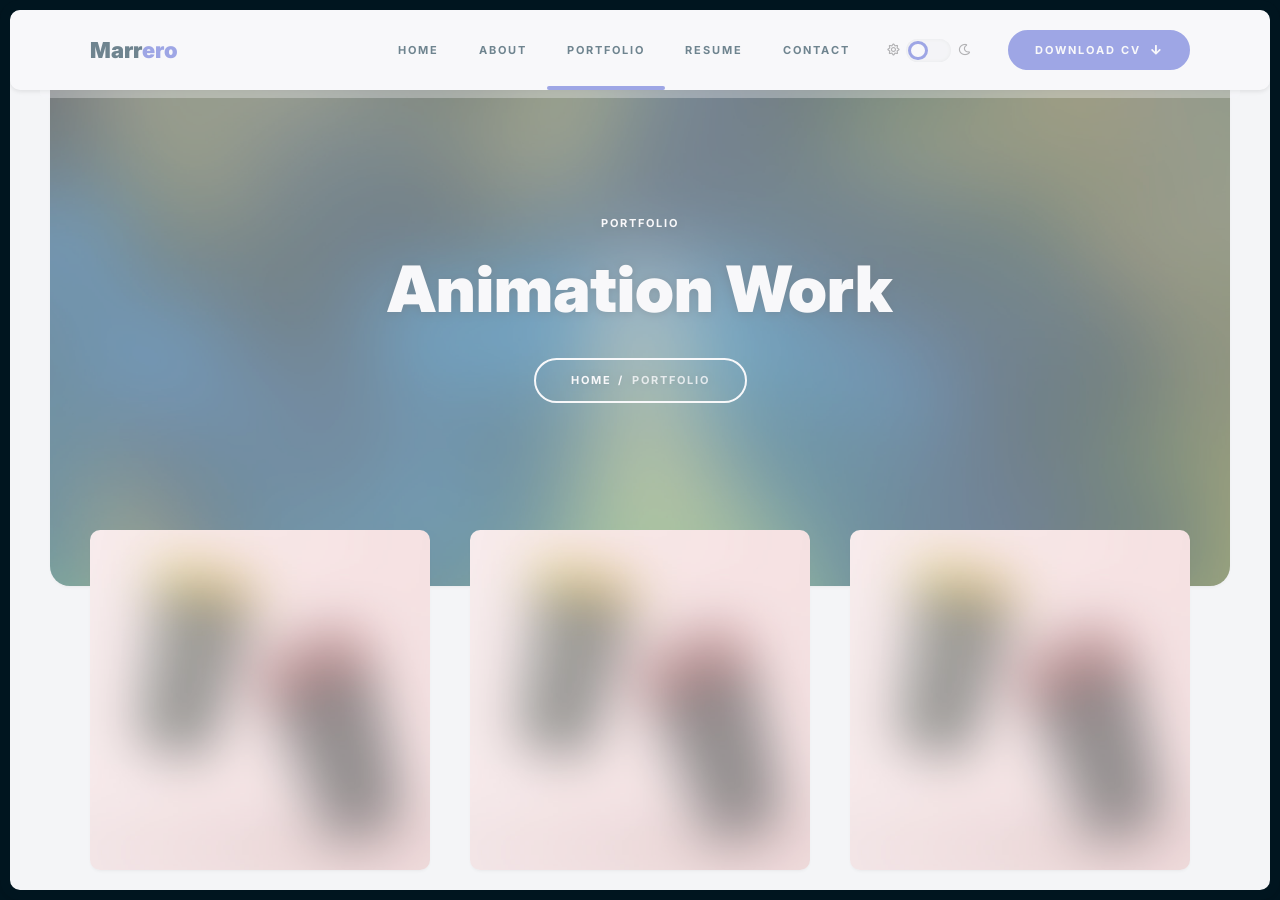
==== animation.html @ e39de879 "file modified via Github Desktop" ====
<!DOCTYPE html>
<html lang="zxx">

<head>
  <meta charset="UTF-8">
  <meta name="viewport" content="width=device-width, initial-scale=1.0">
  <meta http-equiv="X-UA-Compatible" content="ie=edge">
  <!-- bootstrap css -->
  <link rel="stylesheet" href="css/plugins/bootstrap.min.css">
  <!-- locomotive scroll css -->
  <link rel="stylesheet" href="css/plugins/locomotive-scroll.css">
  <!-- swiper css -->
  <link rel="stylesheet" href="css/plugins/swiper.min.css">
  <!-- fancybox css -->
  <link rel="stylesheet" href="css/plugins/fancybox.min.css">
  <!-- font awesome css -->
  <link rel="stylesheet" href="css/plugins/font-awesome.min.css">
  <!-- trueman dark mode css <link rel="stylesheet" href="css/style-dark.css">-->
  <!-- trueman light mode css -->
  <link rel="stylesheet" href="css/style-light.css" id="trm-switch-style">
  <!-- Favicon -->
   <link rel="icon" type="image/x-icon" href="p/favicon.ico">
   <link rel="shortcut icon" type="image/x-icon" href="img/favicon.ico">
  <!-- page name -->
  <title>Alex Marrero | Game Art and Animation</title>
</head>

<body>

  <!-- app wrapper -->
  <div class="trm-app-frame">

    <!-- page preloader -->
    <div class="trm-preloader">
      <div class="trm-holder">
        <div class="preloader">
          <div></div>
          <div></div>
          <div></div>
          <div></div>
          <div></div>
          <div></div>
          <div></div>
          <div></div>
          <div></div>
          <div></div>
        </div>
      </div>
    </div>
    <!-- page preloader end -->

    <!-- change mode preloader -->
    <div class="trm-mode-swich-animation-frame">
      <div class="trm-mode-swich-animation">
        <i class="far fa-sun"></i>
        <div class="trm-horizon"></div>
        <i class="far fa-moon"></i>
      </div>
    </div>
    <!-- change mode preloader end -->

    <!-- scroll container -->
    <div id="trm-dynamic-content" class="trm-swup-animation">
      <div id="trm-scroll-container" class="trm-scroll-container" data-scroll-container style="opacity: 0">
        <div data-scroll-section id="content" class="trm-scroll-section">

          <!-- top bar -->
          <div class="trm-top-bar" data-scroll data-scroll-sticky data-scroll-target="#content" data-scroll-offset="-10">
            <div class="container">
              <div class="trm-left-side">
                <!-- logo -->
                <a href="index.html" class="trm-logo-frame trm-anima-link">
                  <div class="trm-logo-text">Marr<span>ero</span></div>
                  <!--<img src="img/logo.svg" alt="Trueman"><== image logo-->
                </a>
                <!-- logo end -->
              </div>
              <div class="trm-right-side">

                <!-- menu -->
                <div class="trm-menu">
                  <nav>
                    <ul>
                      <li>
                        <a href="index.html">Home</a>
                      </li>
                      <li>
                        <a href="index.html#about-triger">About</a>
                      </li>
                      <li class="current-menu-item menu-item-has-children">
                        <a href="index.html#portfolio-triger">Portfolio</a>
                        <ul>
                            <li><a href="recent.html">Recent Works</a></li>
                            <li><a href="modeling.html">Modeling</a></li>
                            <li><a href="animation.html">Animation</a></li>
                            <li><a href="miscellaneous.html">Personal Projects</a></li>
                        </ul>
                      </li>
                      <li>
                        <a href="index.html#resume-triger">Resume</a>
                      </li>
                      <li>
                        <a href="index.html#contact-triger">Contact</a>
                      </li>
                    </ul>
                  </nav>
                </div>
                <!-- menu end -->

                <!-- mode switcher place -->
                <div class="trm-mode-switcher-place"></div>
                <!-- mode switcher place end -->

                <!-- action button -->
                <a href="files\S. Alex Marrero CV.pdf" download class="trm-btn trm-btn-sm">Download cv <i class="fas fa-arrow-down"></i></a>
                <!-- action button end -->
              </div>
              <div class="trm-menu-btn"><span></span></div>
            </div>
          </div>
          <!-- top bar end -->

          <div class="trm-content-start">

            <!-- banner -->
            <div class="trm-banner" data-scroll data-scroll-direction="vertical" data-scroll-speed="-1">

              <!-- banner cover -->
              <img src="img/banner.jpg" alt="banner" class="trm-banner-cover" data-scroll data-scroll-direction="vertical" data-scroll-speed="-4">
              <!-- banner cover end -->

              <!-- banner content -->
              <div class="trm-banner-content trm-overlay">

                <div class="container" data-scroll data-scroll-direction="vertical" data-scroll-speed="1">
                  <div class="row">
                    <div class="col-lg-12">

                      <!-- banner title -->
                      <div class="trm-banner-text trm-text-center">
                        <div class="trm-label trm-mb-20">Portfolio</div>
                        <h1 class="trm-mb-30">Animation Work</h1>
                        <ul class="trm-breadcrumbs trm-label">
                          <li><a href="index.html" class="trm-anima-link">Home</a></li>
                          <li><span>Portfolio</span></li>
                        </ul>
                      </div>
                      <!-- banner title end -->

                    </div>
                  </div>
                </div>

              </div>
              <!-- banner content end -->

            </div>
            <!-- banner end -->

            <div class="container">
              <div class="row">
                <div class="col-lg-12">

                  <!-- content -->
                    <div class="trm-content" id="trm-content">

                        <div data-scroll data-scroll-repeat data-scroll-offset="500" id="about-triger"></div>

                        <!-- portfolio -->
                        <div class="row">
                            <div class="col-lg-4">

                                <!-- portfolio item -->
                                <a data-fancybox="portfolio-gallery-007" href="img/portfolio/1.jpg" data-caption="Example - Front View" class="trm-portfolio-item trm-scroll-animation" data-scroll data-scroll-offset="40"
                                   data-fancybox="portfolio-gallery-007"
                                   data-options='{"thumbs": false, "loop": false}'>
                                    <div class="trm-cover-frame">
                                        <img class="trm-cover" src="img/portfolio/1.jpg" alt="Insert Title Here">
                                    </div>
                                    <div class="trm-item-description">
                                        <h6>Insert Title Here</h6>
                                        <div class="trm-zoom-icon">
                                            <i class="fas fa-search-plus"></i>
                                        </div>
                                    </div>
                                </a>

                                <!-- Hidden gallery images for this portfolio item -->
                                <div>
                                    <a data-fancybox="portfolio-gallery-007" href="img/portfolio/2.jpg" data-caption="Project Name - Back View"></a>
                                    <a data-fancybox="portfolio-gallery-007" href="img/portfolio/3.jpg" data-caption="Project Name - Top View"></a>
                                    <a data-fancybox="portfolio-gallery-007" href="img/portfolio/4.jpg" data-caption="Project Name - Render"></a>
                                    <a data-fancybox="portfolio-gallery-007" href="img/portfolio/5.jpg" data-caption="Project Name - Wireframe"></a>
                                    <a data-fancybox="portfolio-gallery-007" href="img/portfolio/6.jpg" data-caption="Project Name - Timelapse"></a>
                                </div>
                                <!-- portfolio item end -->

                            </div>
                            <div class="col-lg-4">

                                <!-- portfolio item -->
                                <a data-fancybox="portfolio-gallery-007" href="img/portfolio/1.jpg" data-caption="Example - Front View" class="trm-portfolio-item trm-scroll-animation" data-scroll data-scroll-offset="40"
                                   data-fancybox="portfolio-gallery-007"
                                   data-options='{"thumbs": false, "loop": false}'>
                                    <div class="trm-cover-frame">
                                        <img class="trm-cover" src="img/portfolio/1.jpg" alt="Insert Title Here">
                                    </div>
                                    <div class="trm-item-description">
                                        <h6>Insert Title Here</h6>
                                        <div class="trm-zoom-icon">
                                            <i class="fas fa-search-plus"></i>
                                        </div>
                                    </div>
                                </a>

                                <!-- Hidden gallery images for this portfolio item -->
                                <div>
                                    <a data-fancybox="portfolio-gallery-007" href="img/portfolio/2.jpg" data-caption="Project Name - Back View"></a>
                                    <a data-fancybox="portfolio-gallery-007" href="img/portfolio/3.jpg" data-caption="Project Name - Top View"></a>
                                    <a data-fancybox="portfolio-gallery-007" href="img/portfolio/4.jpg" data-caption="Project Name - Render"></a>
                                    <a data-fancybox="portfolio-gallery-007" href="img/portfolio/5.jpg" data-caption="Project Name - Wireframe"></a>
                                    <a data-fancybox="portfolio-gallery-007" href="img/portfolio/6.jpg" data-caption="Project Name - Timelapse"></a>
                                </div>
                                <!-- portfolio item end -->

                            </div>
                            <div class="col-lg-4">

                                <!-- portfolio item -->
                                <a data-fancybox="portfolio-gallery-007" href="img/portfolio/1.jpg" data-caption="Example - Front View" class="trm-portfolio-item trm-scroll-animation" data-scroll data-scroll-offset="40"
                                   data-fancybox="portfolio-gallery-007"
                                   data-options='{"thumbs": false, "loop": false}'>
                                    <div class="trm-cover-frame">
                                        <img class="trm-cover" src="img/portfolio/1.jpg" alt="Insert Title Here">
                                    </div>
                                    <div class="trm-item-description">
                                        <h6>Insert Title Here</h6>
                                        <div class="trm-zoom-icon">
                                            <i class="fas fa-search-plus"></i>
                                        </div>
                                    </div>
                                </a>

                                <!-- Hidden gallery images for this portfolio item -->
                                <div>
                                    <a data-fancybox="portfolio-gallery-007" href="img/portfolio/2.jpg" data-caption="Project Name - Back View"></a>
                                    <a data-fancybox="portfolio-gallery-007" href="img/portfolio/3.jpg" data-caption="Project Name - Top View"></a>
                                    <a data-fancybox="portfolio-gallery-007" href="img/portfolio/4.jpg" data-caption="Project Name - Render"></a>
                                    <a data-fancybox="portfolio-gallery-007" href="img/portfolio/5.jpg" data-caption="Project Name - Wireframe"></a>
                                    <a data-fancybox="portfolio-gallery-007" href="img/portfolio/6.jpg" data-caption="Project Name - Timelapse"></a>
                                </div>
                                <!-- portfolio item end -->

                            </div>
                            <div class="col-lg-4">

                                <!-- portfolio item -->
                                <a data-fancybox="portfolio-gallery-007" href="img/portfolio/1.jpg" data-caption="Example - Front View" class="trm-portfolio-item trm-scroll-animation" data-scroll data-scroll-offset="40"
                                   data-fancybox="portfolio-gallery-007"
                                   data-options='{"thumbs": false, "loop": false}'>
                                    <div class="trm-cover-frame">
                                        <img class="trm-cover" src="img/portfolio/1.jpg" alt="Insert Title Here">
                                    </div>
                                    <div class="trm-item-description">
                                        <h6>Insert Title Here</h6>
                                        <div class="trm-zoom-icon">
                                            <i class="fas fa-search-plus"></i>
                                        </div>
                                    </div>
                                </a>

                                <!-- Hidden gallery images for this portfolio item -->
                                <div>
                                    <a data-fancybox="portfolio-gallery-007" href="img/portfolio/2.jpg" data-caption="Project Name - Back View"></a>
                                    <a data-fancybox="portfolio-gallery-007" href="img/portfolio/3.jpg" data-caption="Project Name - Top View"></a>
                                    <a data-fancybox="portfolio-gallery-007" href="img/portfolio/4.jpg" data-caption="Project Name - Render"></a>
                                    <a data-fancybox="portfolio-gallery-007" href="img/portfolio/5.jpg" data-caption="Project Name - Wireframe"></a>
                                    <a data-fancybox="portfolio-gallery-007" href="img/portfolio/6.jpg" data-caption="Project Name - Timelapse"></a>
                                </div>
                                <!-- portfolio item end -->

                            </div>
                            <div class="col-lg-4">

                                <!-- portfolio item -->
                                <a data-fancybox="portfolio-gallery-007" href="img/portfolio/1.jpg" data-caption="Example - Front View" class="trm-portfolio-item trm-scroll-animation" data-scroll data-scroll-offset="40"
                                   data-fancybox="portfolio-gallery-007"
                                   data-options='{"thumbs": false, "loop": false}'>
                                    <div class="trm-cover-frame">
                                        <img class="trm-cover" src="img/portfolio/1.jpg" alt="Insert Title Here">
                                    </div>
                                    <div class="trm-item-description">
                                        <h6>Insert Title Here</h6>
                                        <div class="trm-zoom-icon">
                                            <i class="fas fa-search-plus"></i>
                                        </div>
                                    </div>
                                </a>

                                <!-- Hidden gallery images for this portfolio item -->
                                <div>
                                    <a data-fancybox="portfolio-gallery-007" href="img/portfolio/2.jpg" data-caption="Project Name - Back View"></a>
                                    <a data-fancybox="portfolio-gallery-007" href="img/portfolio/3.jpg" data-caption="Project Name - Top View"></a>
                                    <a data-fancybox="portfolio-gallery-007" href="img/portfolio/4.jpg" data-caption="Project Name - Render"></a>
                                    <a data-fancybox="portfolio-gallery-007" href="img/portfolio/5.jpg" data-caption="Project Name - Wireframe"></a>
                                    <a data-fancybox="portfolio-gallery-007" href="img/portfolio/6.jpg" data-caption="Project Name - Timelapse"></a>
                                </div>
                                <!-- portfolio item end -->

                            </div>
                            <div class="col-lg-4">

                                <!-- portfolio item -->
                                <a data-fancybox="portfolio-gallery-007" href="img/portfolio/1.jpg" data-caption="Example - Front View" class="trm-portfolio-item trm-scroll-animation" data-scroll data-scroll-offset="40"
                                   data-fancybox="portfolio-gallery-007"
                                   data-options='{"thumbs": false, "loop": false}'>
                                    <div class="trm-cover-frame">
                                        <img class="trm-cover" src="img/portfolio/1.jpg" alt="Insert Title Here">
                                    </div>
                                    <div class="trm-item-description">
                                        <h6>Insert Title Here</h6>
                                        <div class="trm-zoom-icon">
                                            <i class="fas fa-search-plus"></i>
                                        </div>
                                    </div>
                                </a>

                                <!-- Hidden gallery images for this portfolio item -->
                                <div>
                                    <a data-fancybox="portfolio-gallery-007" href="img/portfolio/2.jpg" data-caption="Project Name - Back View"></a>
                                    <a data-fancybox="portfolio-gallery-007" href="img/portfolio/3.jpg" data-caption="Project Name - Top View"></a>
                                    <a data-fancybox="portfolio-gallery-007" href="img/portfolio/4.jpg" data-caption="Project Name - Render"></a>
                                    <a data-fancybox="portfolio-gallery-007" href="img/portfolio/5.jpg" data-caption="Project Name - Wireframe"></a>
                                    <a data-fancybox="portfolio-gallery-007" href="img/portfolio/6.jpg" data-caption="Project Name - Timelapse"></a>
                                </div>
                                <!-- portfolio item end -->

                            </div>
                            <div class="col-lg-4">

                                <!-- portfolio item -->
                                <a data-fancybox="portfolio-gallery-007" href="img/portfolio/1.jpg" data-caption="Example - Front View" class="trm-portfolio-item trm-scroll-animation" data-scroll data-scroll-offset="40"
                                   data-fancybox="portfolio-gallery-007"
                                   data-options='{"thumbs": false, "loop": false}'>
                                    <div class="trm-cover-frame">
                                        <img class="trm-cover" src="img/portfolio/1.jpg" alt="Insert Title Here">
                                    </div>
                                    <div class="trm-item-description">
                                        <h6>Insert Title Here</h6>
                                        <div class="trm-zoom-icon">
                                            <i class="fas fa-search-plus"></i>
                                        </div>
                                    </div>
                                </a>

                                <!-- Hidden gallery images for this portfolio item -->
                                <div>
                                    <a data-fancybox="portfolio-gallery-007" href="img/portfolio/2.jpg" data-caption="Project Name - Back View"></a>
                                    <a data-fancybox="portfolio-gallery-007" href="img/portfolio/3.jpg" data-caption="Project Name - Top View"></a>
                                    <a data-fancybox="portfolio-gallery-007" href="img/portfolio/4.jpg" data-caption="Project Name - Render"></a>
                                    <a data-fancybox="portfolio-gallery-007" href="img/portfolio/5.jpg" data-caption="Project Name - Wireframe"></a>
                                    <a data-fancybox="portfolio-gallery-007" href="img/portfolio/6.jpg" data-caption="Project Name - Timelapse"></a>
                                </div>
                                <!-- portfolio item end -->

                            </div>
                            <div class="col-lg-4">

                                <!-- portfolio item -->
                                <a data-fancybox="portfolio-gallery-008" href="img/portfolio/1.jpg" data-caption="Example - Front View" class="trm-portfolio-item trm-scroll-animation" data-scroll data-scroll-offset="40"
                                   data-fancybox="portfolio-gallery-008"
                                   data-options='{"thumbs": false, "loop": false}'>
                                    <div class="trm-cover-frame">
                                        <img class="trm-cover" src="img/portfolio/1.jpg" alt="Insert Title Here">
                                    </div>
                                    <div class="trm-item-description">
                                        <h6>Insert Title Here</h6>
                                        <div class="trm-zoom-icon">
                                            <i class="fas fa-search-plus"></i>
                                        </div>
                                    </div>
                                </a>

                                <!-- Hidden gallery images for this portfolio item -->
                                <div>
                                    <a data-fancybox="portfolio-gallery-008" href="img/portfolio/2.jpg" data-caption="Project Name - Back View"></a>
                                    <a data-fancybox="portfolio-gallery-008" href="img/portfolio/3.jpg" data-caption="Project Name - Top View"></a>
                                    <a data-fancybox="portfolio-gallery-008" href="img/portfolio/4.jpg" data-caption="Project Name - Render"></a>
                                    <a data-fancybox="portfolio-gallery-008" href="img/portfolio/5.jpg" data-caption="Project Name - Wireframe"></a>
                                    <a data-fancybox="portfolio-gallery-008" href="img/portfolio/6.jpg" data-caption="Project Name - Timelapse"></a>
                                </div>
                                <!-- portfolio item end -->

                            </div>
                            <div class="col-lg-4">

                                <!-- portfolio item -->
                                <a data-fancybox="portfolio-gallery-009" href="img/portfolio/1.jpg" data-caption="Example - Front View" class="trm-portfolio-item trm-scroll-animation" data-scroll data-scroll-offset="40"
                                   data-fancybox="portfolio-gallery-009"
                                   data-options='{"thumbs": false, "loop": false}'>
                                    <div class="trm-cover-frame">
                                        <img class="trm-cover" src="img/portfolio/1.jpg" alt="Insert Title Here">
                                    </div>
                                    <div class="trm-item-description">
                                        <h6>Insert Title Here</h6>
                                        <div class="trm-zoom-icon">
                                            <i class="fas fa-search-plus"></i>
                                        </div>
                                    </div>
                                </a>

                                <!-- Hidden gallery images for this portfolio item -->
                                <div>
                                    <a data-fancybox="portfolio-gallery-009" href="img/portfolio/2.jpg" data-caption="Project Name - Back View"></a>
                                    <a data-fancybox="portfolio-gallery-009" href="img/portfolio/3.jpg" data-caption="Project Name - Top View"></a>
                                    <a data-fancybox="portfolio-gallery-009" href="img/portfolio/4.jpg" data-caption="Project Name - Render"></a>
                                    <a data-fancybox="portfolio-gallery-009" href="img/portfolio/5.jpg" data-caption="Project Name - Wireframe"></a>
                                    <a data-fancybox="portfolio-gallery-009" href="img/portfolio/6.jpg" data-caption="Project Name - Timelapse"></a>
                                </div>
                                <!-- portfolio item end -->

                            </div>
                        </div>
                        <!-- portfolio end -->

                        <div class="trm-divider trm-mb-40"></div>

                        <!-- footer -->
                        <footer class="trm-scroll-animation" data-scroll data-scroll-offset="50">
                            <div class="trm-label">© 2021 All Rights Reserved.</div>
                            <div class="trm-label">Designed by: <a href="https://themeforest.net/user/millerdigitaldesign/portfolio?ref=MillerDigitalDesign" target="_blank">Nazar Miller</a></div>
                        </footer>
                        <!-- footer end -->

                    </div>
                  <!-- content end -->

                  <!-- popup -->
                  <div id="trm-order" class="trm-order">
                    <div class="trm-popup-content">

                      <img src="img/popup.jpg" alt="photo">

                      <div class="trm-popup-form-frame">
                        <h5 class="trm-mb-40">Write me a message</h5>
                        <form>
                          <input type="text" placeholder="Name">
                          <input type="email" placeholder="Email">
                          <textarea rows="6" placeholder="Message"></textarea>
                          <button type="submit" class="trm-btn">Send <i class="fas fa-arrow-right"></i></button>
                        </form>
                        <div class="trm-text-sm trm-mt-20">* I promise the confidentiality of your personal information</div>
                      </div>

                    </div>
                  </div>
                  <!-- popup end -->

                </div>
              </div>
            </div>

          </div>

        </div>
      </div>
    </div>
    <!-- scroll container end -->

    <!-- mode switcher -->
    <div class="trm-hidden-switcher">
      <div class="trm-mode-switcher">
        <i class="far fa-sun"></i>
        <input class="tgl tgl-light" id="trm-swich" type="checkbox">
        <label class="trm-swich" for="trm-swich"></label>
        <i class="far fa-moon"></i>
      </div>
    </div>
    <!-- mode switcher end -->

  </div>
  <!-- app wrapper end -->

  <!-- jquery js -->
  <script src="js/plugins/jquery.min.js"></script>
  <!-- swup js -->
  <script src="js/plugins/swup.min.js"></script>
  <!-- locomotive scroll js -->
  <script src="js/plugins/locomotive-scroll.js"></script>
  <!-- typing js -->
  <script src="js/plugins/typing.js"></script>
  <!-- fancybox js -->
  <script src="js/plugins/fancybox.min.js"></script>
  <!-- swiper js -->
  <script src="js/plugins/swiper.min.js"></script>
  <!-- trueman js -->
  <script src="js/main.js"></script>

</body>

</html>
---- css/plugins/locomotive-scroll.css ----
/*! locomotive-scroll v4.1.1 | MIT License | https://github.com/locomotivemtl/locomotive-scroll */
html.has-scroll-smooth {
  overflow: hidden;
}

html.has-scroll-dragging {
  -webkit-user-select: none;
  -moz-user-select: none;
  -ms-user-select: none;
  user-select: none;
}

.has-scroll-smooth body {
  overflow: hidden;
}

.has-scroll-smooth [data-scroll-container] {
  min-height: 100vh;
}

[data-scroll-direction="horizontal"] [data-scroll-container] {
  height: 100vh;
  display: inline-block;
  white-space: nowrap;
}

[data-scroll-direction="horizontal"] [data-scroll-section] {
  display: inline-block;
  vertical-align: top;
  white-space: nowrap;
  height: 100%;
}

.c-scrollbar {
  position: absolute;
  right: 0;
  top: 0;
  width: 11px;
  height: 100%;
  transform-origin: center right;
  transition: transform 0.3s, opacity 0.3s;
  opacity: 0;
}

.c-scrollbar:hover {
  transform: scaleX(1);
}

.c-scrollbar:hover, .has-scroll-scrolling .c-scrollbar, .has-scroll-dragging .c-scrollbar {
  opacity: 1;
}

[data-scroll-direction="horizontal"] .c-scrollbar {
  width: 100%;
  height: 10px;
  top: auto;
  bottom: 0;
  transform: scaleY(1);
}

[data-scroll-direction="horizontal"] .c-scrollbar:hover {
  transform: scaleY(1);
}

.c-scrollbar_thumb {
  position: absolute;
  top: 0;
  right: 0;
  background-color: black;
  opacity: 0.5;
  width: 7px;
  border-radius: 10px;
  margin: 2px;
  cursor: -webkit-grab;
  cursor: grab;
}

.has-scroll-dragging .c-scrollbar_thumb {
  cursor: -webkit-grabbing;
  cursor: grabbing;
}

[data-scroll-direction="horizontal"] .c-scrollbar_thumb {
  right: auto;
  bottom: 0;
}
---- css/style-dark.css ----
@charset "UTF-8";
/* -------------------------------------------

Name: 		Trueman
Version:  1.0
Author:		Nazar Miller (millerDigitalDesign)
Portfolio:  https://themeforest.net/user/millerdigitaldesign/portfolio?ref=MillerDigitalDesign

p.s. I am available for Freelance hire (UI design, web development). mail: miller.themes@gmail.com

------------------------------------------- */
/*--------------------------------------------

1. common
      - fonts
      - typography
      - button
      - form
      - scroll animation
      - page transition
      - spaces
2. frame
      - preloader
      - app marcup
      - top bar
      - menu
      - mobile menu button
      - mode switcher
3. content
      - banner
      - main card
      - counters
      - video
      - icon box
      - skills
      - portfolio
      - price
      - testimonials
      - timeline
      - contact form
      - blog
      - pagination
      - subscribe
      - footer
      - popup
4. custom
      - fancybox
      - locomotive scroll

--------------------------------------------*/
@import url("https://fonts.googleapis.com/css2?family=Inter:wght@100;200;300;400;500;600;700;800;900&display=swap");
.trm-black-icon {
  display: none; }

.trm-white-icon {
  opacity: .4; }

.trm-logo-text {
  color: #fcfcfe; }

/***************************

preloader

***************************/
.trm-preloader {
  width: 100%;
  height: 100vh;
  position: fixed;
  top: 0;
  left: 0;
  display: flex;
  justify-content: center;
  align-items: center;
  opacity: 0;
  transition: 0.6s ease-in-out; }

.preloader {
  /* size */
  width: 45px;
  height: 45px;
  position: absolute;
  left: 50%;
  top: 50%;
  transform: translateX(-50%) translateY(-50%);
  animation: rotatePreloader 1.5s infinite ease-in; }

@keyframes rotatePreloader {
  0% {
    transform: translateX(-50%) translateY(-50%) rotateZ(0deg); }
  100% {
    transform: translateX(-50%) translateY(-50%) rotateZ(-360deg); } }
.preloader div {
  position: absolute;
  width: 100%;
  height: 100%;
  opacity: 0; }

.preloader div:before {
  content: "";
  position: absolute;
  left: 50%;
  top: 0;
  width: 12%;
  height: 12%;
  background-color: #dedee0;
  transform: translateX(-50%);
  border-radius: 50%; }

.preloader div:nth-child(1) {
  transform: rotateZ(0deg);
  animation: rotateCircle1 1.5s infinite linear;
  z-index: 9; }

@keyframes rotateCircle1 {
  0% {
    opacity: 0; }
  0% {
    opacity: 1;
    transform: rotateZ(36deg); }
  7% {
    transform: rotateZ(0deg); }
  57% {
    transform: rotateZ(0deg); }
  100% {
    transform: rotateZ(-324deg);
    opacity: 1; } }
.preloader div:nth-child(2) {
  transform: rotateZ(36deg);
  animation: rotateCircle2 1.5s infinite linear;
  z-index: 8; }

@keyframes rotateCircle2 {
  5% {
    opacity: 0; }
  5.0001% {
    opacity: 1;
    transform: rotateZ(0deg); }
  12% {
    transform: rotateZ(-36deg); }
  62% {
    transform: rotateZ(-36deg); }
  100% {
    transform: rotateZ(-324deg);
    opacity: 1; } }
.preloader div:nth-child(3) {
  transform: rotateZ(72deg);
  animation: rotateCircle3 1.5s infinite linear;
  z-index: 7; }

@keyframes rotateCircle3 {
  10% {
    opacity: 0; }
  10.0002% {
    opacity: 1;
    transform: rotateZ(-36deg); }
  17% {
    transform: rotateZ(-72deg); }
  67% {
    transform: rotateZ(-72deg); }
  100% {
    transform: rotateZ(-324deg);
    opacity: 1; } }
.preloader div:nth-child(4) {
  transform: rotateZ(108deg);
  animation: rotateCircle4 1.5s infinite linear;
  z-index: 6; }

@keyframes rotateCircle4 {
  15% {
    opacity: 0; }
  15.0003% {
    opacity: 1;
    transform: rotateZ(-72deg); }
  22% {
    transform: rotateZ(-108deg); }
  72% {
    transform: rotateZ(-108deg); }
  100% {
    transform: rotateZ(-324deg);
    opacity: 1; } }
.preloader div:nth-child(5) {
  transform: rotateZ(144deg);
  animation: rotateCircle5 1.5s infinite linear;
  z-index: 5; }

@keyframes rotateCircle5 {
  20% {
    opacity: 0; }
  20.0004% {
    opacity: 1;
    transform: rotateZ(-108deg); }
  27% {
    transform: rotateZ(-144deg); }
  77% {
    transform: rotateZ(-144deg); }
  100% {
    transform: rotateZ(-324deg);
    opacity: 1; } }
.preloader div:nth-child(6) {
  transform: rotateZ(180deg);
  animation: rotateCircle6 1.5s infinite linear;
  z-index: 4; }

@keyframes rotateCircle6 {
  25% {
    opacity: 0; }
  25.0005% {
    opacity: 1;
    transform: rotateZ(-144deg); }
  32% {
    transform: rotateZ(-180deg); }
  82% {
    transform: rotateZ(-180deg); }
  100% {
    transform: rotateZ(-324deg);
    opacity: 1; } }
.preloader div:nth-child(7) {
  transform: rotateZ(216deg);
  animation: rotateCircle7 1.5s infinite linear;
  z-index: 3; }

@keyframes rotateCircle7 {
  30% {
    opacity: 0; }
  30.0006% {
    opacity: 1;
    transform: rotateZ(-180deg); }
  37% {
    transform: rotateZ(-216deg); }
  87% {
    transform: rotateZ(-216deg); }
  100% {
    transform: rotateZ(-324deg);
    opacity: 1; } }
.preloader div:nth-child(8) {
  transform: rotateZ(252deg);
  animation: rotateCircle8 1.5s infinite linear;
  z-index: 2; }

@keyframes rotateCircle8 {
  35% {
    opacity: 0; }
  35.0007% {
    opacity: 1;
    transform: rotateZ(-216deg); }
  42% {
    transform: rotateZ(-252deg); }
  92% {
    transform: rotateZ(-252deg); }
  100% {
    transform: rotateZ(-324deg);
    opacity: 1; } }
.preloader div:nth-child(9) {
  transform: rotateZ(288deg);
  animation: rotateCircle9 1.5s infinite linear;
  z-index: 1; }

@keyframes rotateCircle9 {
  40% {
    opacity: 0; }
  40.0008% {
    opacity: 1;
    transform: rotateZ(-252deg); }
  47% {
    transform: rotateZ(-288deg); }
  97% {
    transform: rotateZ(-288deg); }
  100% {
    transform: rotateZ(-324deg);
    opacity: 1; } }
.preloader div:nth-child(10) {
  transform: rotateZ(324deg);
  animation: rotateCircle10 1.5s infinite linear;
  z-index: 0; }

@keyframes rotateCircle10 {
  45% {
    opacity: 0; }
  45.0009% {
    opacity: 1;
    transform: rotateZ(-288deg); }
  52% {
    transform: rotateZ(-324deg); }
  102% {
    transform: rotateZ(-324deg); }
  100% {
    transform: rotateZ(-324deg);
    opacity: 1; } }
/***************************

app marcup

***************************/
body {
  background-color: #00151F;
  overflow: hidden; }

.trm-app-frame {
  border: solid 10px #00151F;
  position: relative;
  overflow: hidden;
  border-radius: 20px;
  width: 100vw;
  height: 100vh;
  background-color: #02162B;
  box-shadow: 0 2px 4px -2px rgba(0, 0, 0, 0.6);
  transition: 0.4s ease-in-out; }
  .trm-app-frame .trm-hidden-switcher {
    display: none; }
  .trm-app-frame .trm-content-start {
    margin: 0 40px; }
    .trm-app-frame .trm-content-start:before {
      content: '';
      position: absolute;
      left: 30px;
      top: -8px;
      height: 8px;
      width: calc(100% - 60px);
      background-color: #00283A;
      border-radius: 5px 5px 0 0;
      opacity: 0.3; }
  .trm-app-frame .trm-content {
    margin-top: -40px;
    padding: 0 0 60px;
    z-index: 0;
    position: relative;
    z-index: 1; }
  .trm-app-frame .container {
    position: relative; }

@media (max-width: 992px) {
  body {
    background-color: #02162B;
    overflow: auto; }

  .trm-app-frame {
    border: none;
    overflow: scroll;
    border-radius: 0;
    width: 100%;
    height: 100%; }
    .trm-app-frame .trm-content-start {
      margin: 0;
      z-index: 999; }
    .trm-app-frame .trm-content {
      margin-top: 0;
      padding: 0 0 40px; } }
/***************************

top bar

***************************/
.trm-top-bar {
  position: fixed;
  left: 0;
  right: 0;
  border-radius: 10px;
  box-shadow: 0 2px 4px 0 rgba(0, 0, 0, 0.6);
  z-index: 9;
  background-color: #00283A;
  width: 100%;
  height: 80px; }
  .trm-top-bar:after {
    content: '';
    position: absolute;
    left: 30px;
    height: 8px;
    width: calc(100% - 60px);
    background-color: #00283A;
    border-radius: 0 0 5px 5px;
    opacity: 0.3; }
  .trm-top-bar .container {
    display: flex;
    justify-content: space-between;
    align-items: center; }
    .trm-top-bar .container .trm-left-side {
      height: 100%;
      display: flex;
      align-items: center;
      width: 30%; }
      .trm-top-bar .container .trm-left-side .trm-logo-frame {
        display: flex;
        align-items: center;
        height: 80px; }
        .trm-top-bar .container .trm-left-side .trm-logo-frame .trm-logo-text {
          position: relative;
          font-weight: 900;
          font-size: 22px;
          color: #dedee0;
          letter-spacing: 0; }
          .trm-top-bar .container .trm-left-side .trm-logo-frame .trm-logo-text span {
            color: #5766d6; }
        .trm-top-bar .container .trm-left-side .trm-logo-frame img {
          width: 100px !important; }
    .trm-top-bar .container .trm-right-side {
      height: 100%;
      display: flex;
      align-items: center;
      width: 70%;
      justify-content: flex-end; }

@media (max-width: 1200px) {
  .trm-top-bar {
    border-radius: 0; }
    .trm-top-bar .container .trm-right-side {
      border-radius: 0 0 10px 10px;
      padding: 0 0 40px;
      display: flex;
      flex-direction: column;
      background-color: #00283A;
      position: absolute;
      z-index: -1;
      top: 80px;
      left: 0;
      height: auto;
      width: 100%;
      opacity: 0;
      pointer-events: none;
      box-shadow: 0 2px 4px 0 rgba(0, 0, 0, 0.6);
      transform: translateY(20px);
      transition: 0.4s ease-in-out; }
      .trm-top-bar .container .trm-right-side.trm-active {
        opacity: 1;
        pointer-events: all;
        transform: translateY(0); } }
/***************************

menu

***************************/
.trm-menu {
  margin-right: 10px; }
  .trm-menu nav ul {
    display: flex;
    margin: 0;
    padding: 0; }
    .trm-menu nav ul li {
      height: 80px;
      position: relative;
      list-style-type: none;
      display: flex;
      justify-content: center;
      align-items: center; }
      .trm-menu nav ul li:after {
        content: '';
        position: absolute;
        bottom: 0;
        border-radius: 10px;
        height: 4px;
        width: 0;
        background-color: #5766d6;
        transition: 0.4s ease-in-out; }
      .trm-menu nav ul li.current-item:after, .trm-menu nav ul li.current-menu-item:after {
        width: 100%; }
      .trm-menu nav ul li a {
        white-space: nowrap;
        height: 100%;
        width: 100%;
        padding: 0 20px;
        line-height: 80px;
        color: #dedee0;
        text-transform: uppercase;
        font-size: 11px;
        letter-spacing: 2px;
        font-weight: 700;
        transition: 0.4s ease-in-out; }
        .trm-menu nav ul li a:hover {
          color: #5766d6; }
      .trm-menu nav ul li ul {
        padding: 10px;
        pointer-events: none;
        background-color: #00283A;
        opacity: 0;
        transform: translateY(20px);
        height: auto;
        top: 80px;
        left: -10px;
        border-radius: 0 0 10px 10px;
        box-shadow: 0 2px 4px -2px rgba(0, 0, 0, 0.6);
        min-width: 130px;
        position: absolute;
        z-index: 9;
        display: flex;
        flex-direction: column;
        transition: 0.4s ease-in-out; }
        .trm-menu nav ul li ul li {
          height: 50px;
          margin: 0;
          justify-content: flex-start; }
          .trm-menu nav ul li ul li:after, .trm-menu nav ul li ul li:before {
            display: none; }
          .trm-menu nav ul li ul li a {
            line-height: 50px; }
      .trm-menu nav ul li:hover ul {
        pointer-events: all;
        opacity: 1;
        transform: translateY(0); }

@media (max-width: 1200px) {
  .trm-menu {
    text-align: center;
    margin: 0;
    width: 100%; }
    .trm-menu nav {
      width: 100%; }
      .trm-menu nav ul {
        margin: 20px 0;
        flex-direction: column; }
        .trm-menu nav ul li {
          width: 100%;
          height: auto;
          display: block; }
          .trm-menu nav ul li:after {
            display: none; }
          .trm-menu nav ul li a {
            height: 50px;
            line-height: 50px; }
          .trm-menu nav ul li.menu-item-has-children a {
            pointer-events: none; }
          .trm-menu nav ul li.menu-item-has-children ul li a {
            pointer-events: all; }
          .trm-menu nav ul li.current-menu-item a {
            color: #5766d6; }
          .trm-menu nav ul li.current-menu-item ul li a {
            color: #dedee0; }
          .trm-menu nav ul li ul {
            border-radius: 0;
            margin: 0;
            background-color: #02162B;
            top: 0;
            left: 0;
            width: 100%;
            padding: 0;
            position: relative;
            overflow: hidden;
            opacity: 1;
            transform: none;
            margin: 0;
            pointer-events: all;
            max-height: 0;
            box-shadow: inset 0 0 4px -1px rgba(0, 0, 0, 0.6); }
          .trm-menu nav ul li:hover ul {
            max-height: 300px; } }
/***************************

mobile menu button

***************************/
.trm-menu-btn {
  transform: scale(1.3);
  margin-top: 2px;
  padding: 8px 7px;
  width: 30px;
  height: 30px;
  cursor: pointer;
  display: none;
  justify-content: center;
  text-align: center; }
  .trm-menu-btn span, .trm-menu-btn span:after, .trm-menu-btn span:before {
    content: "";
    display: block;
    width: 15px;
    height: 0.15em;
    border-radius: 1px;
    background: #dedee0;
    backface-visibility: hidden;
    transition: 0.4s ease-in-out; }
  .trm-menu-btn span {
    position: relative;
    margin: 5px 0 0; }
    .trm-menu-btn span:after, .trm-menu-btn span:before {
      position: absolute; }
    .trm-menu-btn span:before {
      top: -5px; }
    .trm-menu-btn span:after {
      top: 5px; }
  .trm-menu-btn.trm-active span {
    transform: rotate(45deg); }
    .trm-menu-btn.trm-active span:before {
      transform: translate(0px, 5px) rotate(-90deg); }
    .trm-menu-btn.trm-active span:after {
      transform: translate(0px, -5px) rotate(-90deg); }

@media (max-width: 1200px) {
  .trm-menu-btn {
    display: flex; } }
/***************************

mode switcher

***************************/
.trm-mode-switcher-place .trm-mode-switcher {
  margin-right: 30px;
  display: flex;
  justify-content: center;
  align-items: center; }
  .trm-mode-switcher-place .trm-mode-switcher i {
    margin: 0 7px;
    font-size: 12px; }
  .trm-mode-switcher-place .trm-mode-switcher .tgl {
    display: none; }
    .trm-mode-switcher-place .trm-mode-switcher .tgl, .trm-mode-switcher-place .trm-mode-switcher .tgl *, .trm-mode-switcher-place .trm-mode-switcher .tgl *:after, .trm-mode-switcher-place .trm-mode-switcher .tgl *:before, .trm-mode-switcher-place .trm-mode-switcher .tgl + .trm-swich, .trm-mode-switcher-place .trm-mode-switcher .tgl:after, .trm-mode-switcher-place .trm-mode-switcher .tgl:before {
      box-sizing: border-box; }
      .trm-mode-switcher-place .trm-mode-switcher .tgl::selection, .trm-mode-switcher-place .trm-mode-switcher .tgl *::selection, .trm-mode-switcher-place .trm-mode-switcher .tgl *:after::selection, .trm-mode-switcher-place .trm-mode-switcher .tgl *:before::selection, .trm-mode-switcher-place .trm-mode-switcher .tgl + .trm-swich::selection, .trm-mode-switcher-place .trm-mode-switcher .tgl:after::selection, .trm-mode-switcher-place .trm-mode-switcher .tgl:before::selection {
        background: none; }
    .trm-mode-switcher-place .trm-mode-switcher .tgl + .trm-swich {
      outline: 0;
      display: block;
      width: 45px;
      height: 23px;
      position: relative;
      cursor: pointer;
      user-select: none; }
      .trm-mode-switcher-place .trm-mode-switcher .tgl + .trm-swich:after, .trm-mode-switcher-place .trm-mode-switcher .tgl + .trm-swich:before {
        position: relative;
        display: block;
        content: "";
        width: 50%;
        height: 100%; }
      .trm-mode-switcher-place .trm-mode-switcher .tgl + .trm-swich:after {
        left: 0; }
      .trm-mode-switcher-place .trm-mode-switcher .tgl + .trm-swich:before {
        display: none; }
    .trm-mode-switcher-place .trm-mode-switcher .tgl:checked + .trm-swich:after {
      left: 50%; }
  .trm-mode-switcher-place .trm-mode-switcher .tgl-light + .trm-swich {
    margin-bottom: 0;
    box-shadow: inset 0 0 4px -1px rgba(0, 0, 0, 0.6);
    background: #02162B;
    border-radius: 2em;
    padding: 2px;
    transition: 0.4s ease-in-out; }
    .trm-mode-switcher-place .trm-mode-switcher .tgl-light + .trm-swich:after {
      width: 47%;
      border: solid 3px #5766d6;
      border-radius: 50%;
      background: #00283A;
      transition: all 0.2s ease; }

.trm-mode-swich-animation-frame {
  position: fixed;
  width: 100%;
  height: 100%;
  display: flex;
  justify-content: center;
  align-items: center;
  opacity: 0;
  pointer-events: none;
  transition: 0.4s ease-in-out; }
  .trm-mode-swich-animation-frame.trm-active {
    opacity: 1; }
  .trm-mode-swich-animation-frame .trm-mode-swich-animation {
    margin-bottom: 40px;
    width: 80px;
    height: 55px;
    position: relative;
    overflow: hidden;
    text-align: center; }
    .trm-mode-swich-animation-frame .trm-mode-swich-animation:before {
      content: '';
      height: 1px;
      width: 120%;
      border-bottom: dotted 5px #dedee0;
      position: absolute;
      z-index: 9;
      bottom: 0;
      left: -10%; }
    .trm-mode-swich-animation-frame .trm-mode-swich-animation .fa-sun {
      position: absolute;
      z-index: 0;
      top: 0;
      font-size: 32px;
      margin-left: -15px;
      opacity: 1;
      color: #dedee0;
      transition: 0.6s ease-in-out; }
    .trm-mode-swich-animation-frame .trm-mode-swich-animation .fa-moon {
      position: absolute;
      z-index: 0;
      top: 0;
      font-size: 32px;
      margin-left: -15px;
      color: #dedee0;
      opacity: 0;
      transform: translateY(70px) rotate(0);
      transition: 0.6s ease-in-out; }
    .trm-mode-swich-animation-frame .trm-mode-swich-animation.trm-active .fa-sun {
      transform: translateY(70px) rotate(360deg);
      opacity: 0; }
    .trm-mode-swich-animation-frame .trm-mode-swich-animation.trm-active .fa-moon {
      transform: translateY(0) rotate(360deg);
      opacity: 1; }

@media (max-width: 1200px) {
  .trm-mode-switcher {
    margin: 0 0 40px 0 !important; } }
/***************************

font

***************************/
/***************************

typography

***************************/
.portfolio {
  transition: .4s ease-in-out; }

body {
  font-size: 14px;
  font-weight: 500;
  color: rgba(204, 205, 207, 0.7);
  font-family: 'Inter', sans-serif;
  letter-spacing: 0.05em;
  -webkit-font-smoothing: antialiased; }

a,
a:hover {
  color: inherit;
  text-decoration: none; }

a:focus {
  outline: inherit; }

button {
  cursor: pointer; }

.h1,
.h2,
.h3,
.h4,
.h5,
.h6,
h1,
h2,
h3,
h4,
h5,
h6 {
  letter-spacing: 0;
  font-weight: 800;
  color: #dedee0;
  margin-bottom: 0; }

.h1,
h1 {
  font-weight: 900;
  font-size: 64px; }

p {
  margin: 0; }

@media (max-width: 992px) {
  .h1,
  h1 {
    font-size: 48px; } }
.trm-text-sm {
  font-size: 12px; }

.trm-text-lg {
  font-size: 16px; }

.trm-contrast {
  color: #dedee0 !important;
  opacity: 1 !important; }

.trm-accent-color {
  color: #5766d6; }

.trm-label {
  text-transform: uppercase;
  font-size: 11px;
  font-weight: 700;
  letter-spacing: 2px;
  color: #dedee0;
  transition: 0.4s ease-in-out; }
  .trm-label.trm-label-light {
    color: rgba(204, 205, 207, 0.7); }
  .trm-label.trm-label-color {
    color: #5766d6; }

a.trm-label i {
  margin-top: -1px;
  margin-left: 10px; }
a.trm-label .fa-arrow-right {
  margin-top: -1px;
  margin-left: 5px;
  transition: 0.4s ease-in-out; }
a.trm-label:focus, a.trm-label:hover {
  outline: inherit;
  color: #5766d6; }
  a.trm-label:focus .fa-arrow-right, a.trm-label:hover .fa-arrow-right {
    transform: translateX(5px);
    color: inherit; }

.trm-title-with-divider {
  display: flex;
  align-items: center;
  white-space: nowrap; }
  .trm-title-with-divider span {
    position: relative;
    margin-left: 20px;
    margin-right: 35px;
    display: inline-block;
    height: 1px;
    border-bottom: dotted 2px rgba(225, 225, 235, 0.15);
    width: 100%; }
    .trm-title-with-divider span:after {
      content: attr(data-number);
      border-radius: 50%;
      position: absolute;
      font-size: 11px;
      font-weight: 600;
      text-align: center;
      color: rgba(204, 205, 207, 0.7);
      opacity: 0.8;
      width: 15px;
      height: 15px;
      top: -6px;
      right: -35px; }

.trm-list {
  padding: 0; }
  .trm-list li {
    position: relative;
    list-style-type: none;
    padding-left: 25px;
    margin-bottom: 15px;
    color: #dedee0; }
    .trm-list li:before {
      content: '';
      position: absolute;
      top: 6px;
      left: 0;
      height: 10px;
      width: 10px;
      border: solid 3px #5766d6;
      border-radius: 50%; }

blockquote {
  box-shadow: 0 2px 4px -2px rgba(0, 0, 0, 0.6);
  padding: 0;
  margin: 0;
  display: block;
  position: relative;
  background-color: #00283A;
  color: #dedee0;
  padding: 40px;
  border-radius: 10px;
  font-style: italic;
  font-size: 16px;
  font-weight: 500; }
  blockquote:before {
    margin: 0;
    color: #5766d6;
    width: 50px;
    line-height: 55px;
    content: '"';
    position: absolute;
    top: 10px;
    left: 10px;
    font-size: 54px; }
  blockquote:after {
    margin: 0;
    width: 50px;
    color: #5766d6;
    line-height: 55px;
    content: '"';
    position: absolute;
    bottom: -20px;
    right: 2px;
    font-size: 54px; }
  blockquote.trm-color-quote {
    background-color: #02162B;
    box-shadow: inset 0 0 4px -1px rgba(0, 0, 0, 0.6); }
    blockquote.trm-color-quote:before {
      color: #5766d6; }
    blockquote.trm-color-quote:after {
      color: #5766d6; }

.trm-just-img {
  width: 100%;
  border-radius: 5px; }

.trm-card {
  padding: 40px;
  background-color: #00283A;
  position: relative;
  border-radius: 10px;
  margin-bottom: 40px;
  box-shadow: 0 2px 4px -2px rgba(0, 0, 0, 0.6); }
  .trm-card .trm-icon {
    font-size: 22px;
    color: #dedee0;
    margin-bottom: 20px; }

/***************************

button

***************************/
.trm-btn {
  white-space: nowrap;
  background-color: #5766d6;
  height: 45px;
  border: solid 2px #5766d6;
  color: #fcfcfe;
  text-transform: uppercase;
  font-size: 11px;
  font-weight: 700;
  letter-spacing: 2px;
  border-radius: 30px;
  display: inline-flex;
  padding: 0 35px;
  justify-content: center;
  align-items: center;
  transition: 0.4s ease-in-out; }
  .trm-btn i {
    margin-top: -1px;
    margin-left: 10px; }
    .trm-btn i.fa-paper-plane {
      margin-left: 0; }
  .trm-btn .fa-arrow-right {
    margin-top: -1px;
    margin-left: 10px;
    transition: 0.4s ease-in-out; }
  .trm-btn .fa-arrow-left {
    margin-top: -1px;
    margin-right: 10px;
    transition: 0.4s ease-in-out; }
  .trm-btn.trm-btn-sm {
    height: 40px;
    padding: 0 25px; }
  .trm-btn:hover {
    transform: scale(1.03);
    color: #fcfcfe;
    background-color: #6f7cdc;
    border: solid 2px #6f7cdc; }
    .trm-btn:hover .fa-arrow-right {
      transform: translateX(5px); }
    .trm-btn:hover .fa-arrow-left {
      transform: translateX(-5px); }
  .trm-btn.trm-btn-border {
    border: solid 2px #fcfcfe;
    background-color: transparent; }
    .trm-btn.trm-btn-border:hover {
      border: solid 2px #fcfcfe;
      background-color: transparent; }
  .trm-btn.trm-btn-circle {
    padding: 0;
    width: 45px;
    border-radius: 50%; }
    .trm-btn.trm-btn-circle.trm-btn-sm {
      width: 40px; }
    .trm-btn.trm-btn-circle i {
      font-size: 13px;
      margin: 0; }
  .trm-btn:focus {
    outline: inherit; }

/***************************

form

***************************/
form {
  position: relative;
  width: 100%; }
  form input {
    color: #dedee0;
    width: 100%;
    box-sizing: border-box;
    display: block;
    width: 100%;
    height: 45px;
    border-radius: 10px;
    margin-bottom: 20px;
    border: none;
    box-shadow: inset 0 0 4px -1px rgba(0, 0, 0, 0.6);
    background-color: #02162B;
    padding: 0 20px; }
    form input:focus {
      outline: inherit; }
  form textarea {
    color: #dedee0;
    width: 100%;
    box-sizing: border-box;
    display: block;
    width: 100%;
    border-radius: 10px;
    margin-bottom: 40px;
    border: none;
    box-shadow: inset 0 0 4px -1px rgba(0, 0, 0, 0.6);
    background-color: #02162B;
    padding: 15px 20px; }
    form textarea:focus {
      outline: inherit; }

/***************************

scroll animation

***************************/
.trm-scroll-animation {
  transform: translateY(30px) scale(1.02);
  opacity: 0;
  transition: 0.6s ease-in-out; }
  .trm-scroll-animation.trm-active-el {
    opacity: 1;
    transform: translateY(0) scale(1); }

/***************************

page transition

***************************/
.trm-swup-animation {
  transition: 0.6s ease-in-out;
  transition-delay: 0.6s; }

html.is-animating .trm-preloader {
  opacity: 1;
  transition-delay: 0s; }
html.is-animating .trm-swup-animation {
  opacity: 0;
  transition-delay: 0s; }

/***************************

spaces

***************************/
.trm-mb-15 {
  margin-bottom: 15px; }

.trm-mb-20 {
  margin-bottom: 20px; }

.trm-mb-30 {
  margin-bottom: 30px; }

.trm-mb-40 {
  margin-bottom: 40px; }

.trm-mt-20 {
  margin-top: 20px; }

.trm-mt-40 {
  margin-top: 40px; }

.trm-divider {
  height: 1px;
  border-bottom: dotted 2px rgba(225, 225, 235, 0.15);
  width: 100%; }

/***************************

banner

***************************/
.trm-banner {
  width: 100%;
  height: 560px;
  position: relative;
  z-index: 1;
  overflow: hidden;
  border-radius: 0 0 20px 20px;
  box-shadow: 0 2px 4px -2px rgba(0, 0, 0, 0.6); }
  .trm-banner .trm-slideshow {
    position: absolute;
    top: 0;
    left: 0;
    height: 100%;
    width: 100%; }
  .trm-banner .trm-banner-cover {
    z-index: -1;
    position: absolute;
    width: 100%;
    height: 100%;
    object-fit: cover;
    object-position: top; }
  .trm-banner .trm-publication-cover {
    z-index: -1;
    position: absolute;
    width: 100%;
    height: 100%;
    object-fit: cover;
    object-position: center; }
  .trm-banner .trm-banner-content {
    padding-top: 80px;
    z-index: 999;
    position: absolute;
    bottom: 0;
    width: 100%;
    height: 100%;
    display: flex;
    align-items: center; }
    .trm-banner .trm-banner-content.trm-overlay {
      background-color: rgba(10, 15, 20, 0.2); }
    .trm-banner .trm-banner-content .trm-banner-text * {
      color: #fcfcfe;
      text-shadow: 0 1px 10px rgba(0, 0, 0, 0.3); }
    .trm-banner .trm-banner-content .trm-banner-text .trm-breadcrumbs {
      margin: 0;
      padding: 0;
      display: inline-flex;
      border: solid 2px #fcfcfe;
      background-color: transparent;
      padding: 0 35px;
      height: 45px;
      align-items: center;
      border-radius: 30px; }
      .trm-banner .trm-banner-content .trm-banner-text .trm-breadcrumbs li {
        padding-right: 20px;
        list-style-type: none;
        position: relative; }
        .trm-banner .trm-banner-content .trm-banner-text .trm-breadcrumbs li:after {
          content: '/';
          position: absolute;
          top: 0;
          right: 8px; }
        .trm-banner .trm-banner-content .trm-banner-text .trm-breadcrumbs li:last-child {
          padding-right: 0; }
          .trm-banner .trm-banner-content .trm-banner-text .trm-breadcrumbs li:last-child:after {
            display: none; }
        .trm-banner .trm-banner-content .trm-banner-text .trm-breadcrumbs li a {
          transition: 0.4s ease-in-out; }
          .trm-banner .trm-banner-content .trm-banner-text .trm-breadcrumbs li a:hover {
            color: #5766d6; }
        .trm-banner .trm-banner-content .trm-banner-text .trm-breadcrumbs li span {
          opacity: 0.8;
          cursor: not-allowed; }
    .trm-banner .trm-banner-content .trm-banner-text.trm-text-center {
      text-align: center;
      margin-top: -50px; }
    .trm-banner .trm-banner-content .trm-scroll-hint-frame {
      position: absolute;
      right: 20px;
      bottom: 0;
      height: 250px;
      display: flex;
      flex-direction: column;
      justify-content: center;
      align-items: flex-start; }
      .trm-banner .trm-banner-content .trm-scroll-hint-frame .trm-label {
        display: block;
        white-space: nowrap;
        position: absolute;
        bottom: 40px;
        left: -40px;
        color: #fcfcfe;
        transform: rotate(90deg); }
      .trm-banner .trm-banner-content .trm-scroll-hint-frame .trm-scroll-hint {
        margin-bottom: 20px;
        position: relative;
        height: 38px;
        width: 24px;
        border: solid 2px #fcfcfe;
        border-radius: 15px; }
        .trm-banner .trm-banner-content .trm-scroll-hint-frame .trm-scroll-hint:after {
          content: '';
          height: 4px;
          width: 4px;
          border-radius: 50%;
          background-color: #fcfcfe;
          position: absolute;
          top: 8px;
          left: calc(50% - 2px);
          animation: mouse 1s infinite; }

@keyframes mouse {
  0% {
    opacity: 1;
    transform: translateY(0); }
  100% {
    opacity: 0;
    transform: translateY(8px); } }
@media (max-width: 992px) {
  .trm-banner {
    height: 550px; }
    .trm-banner .trm-banner-cover {
      top: 0;
      height: 100%; }
    .trm-banner .trm-banner-content .trm-banner-text {
      transform: translateY(-20px);
      text-align: center; }
      .trm-banner .trm-banner-content .trm-banner-text.trm-text-center {
        text-align: center;
        margin-top: 0; }
    .trm-banner .trm-banner-content .trm-scroll-hint-frame {
      display: none; } }
/***************************

main card

***************************/
.trm-main-card-frame {
  position: relative;
  z-index: 2;
  transform: translateY(-410px); }
  .trm-main-card-frame .trm-main-card {
    display: flex;
    flex-direction: column;
    justify-content: flex-start;
    padding: 40px;
    width: 100%;
    height: calc(100vh - 100px);
    border-radius: 10px;
    box-shadow: 0 2px 4px -2px rgba(0, 0, 0, 0.6);
    background-color: #00283A; }
    .trm-main-card-frame .trm-main-card.trm-active-el {
      border-radius: 0; }
    .trm-main-card-frame .trm-main-card:before {
      content: '';
      position: absolute;
      left: 30px;
      top: -8px;
      height: 8px;
      width: calc(100% - 60px);
      background-color: #00283A;
      border-radius: 5px 5px 0 0;
      opacity: 0.3; }
    .trm-main-card-frame .trm-main-card .trm-social {
      display: flex;
      justify-content: center; }
      .trm-main-card-frame .trm-main-card .trm-social a {
        color: #dedee0;
        margin: 0 10px;
        transition: 0.4s ease-in-out; }
        .trm-main-card-frame .trm-main-card .trm-social a:hover {
          color: #5766d6; }
    .trm-main-card-frame .trm-main-card .trm-table {
      padding: 0;
      margin: 0; }
      .trm-main-card-frame .trm-main-card .trm-table li {
        display: flex;
        justify-content: space-between;
        margin-bottom: 10px; }
        .trm-main-card-frame .trm-main-card .trm-table li:last-child {
          margin-bottom: 0; }

@keyframes blink {
  0%,
  100% {
    opacity: 0; }
  50% {
    opacity: 1; } }
@media (max-width: 992px) {
  .trm-main-card-frame {
    transform: translateY(-40px); }
    .trm-main-card-frame .trm-main-card {
      border-radius: 10px !important;
      height: auto; } }
.trm-mc-header {
  text-align: center; }
  .trm-mc-header .trm-avatar-frame {
    position: relative;
    display: inline-block; }
    .trm-mc-header .trm-avatar-frame .trm-avatar {
      border: solid 3px #00283A;
      box-shadow: 0 2px 4px -2px rgba(0, 0, 0, 0.6);
      width: 110px;
      height: 110px;
      border-radius: 50%;
      object-fit: cover;
      object-position: top; }
    .trm-mc-header .trm-avatar-frame .trm-dot {
      border: solid 3px #00283A;
      position: absolute;
      box-shadow: 0 2px 4px -2px rgba(0, 0, 0, 0.6);
      z-index: 9;
      bottom: 5px;
      right: 5px;
      content: '';
      height: 24px;
      width: 24px;
      border-radius: 50%;
      background-color: #5766d6;
      transition: 0.4s ease-in-out;
      transition-delay: 0.2s; }
      .trm-mc-header .trm-avatar-frame .trm-dot:after {
        border: solid 3px #00283A;
        opacity: 0;
        position: absolute;
        z-index: 9;
        bottom: -3px;
        right: -3px;
        color: #fcfcfe;
        border-radius: 15px;
        text-transform: uppercase;
        letter-spacing: 1px;
        font-weight: 600;
        font-size: 8px;
        content: 'Available';
        height: 24px;
        padding-top: 3px;
        width: 130px;
        white-space: nowrap;
        background-color: #5766d6;
        transition: 0.4s ease-in-out; }
      .trm-mc-header .trm-avatar-frame .trm-dot:hover {
        width: 130px;
        border-radius: 15px;
        right: -10px;
        transition-delay: 0s; }
        .trm-mc-header .trm-avatar-frame .trm-dot:hover:after {
          transition-delay: 0.2s;
          opacity: 1; }
  .trm-mc-header .trm-name {
    font-size: 18px; }
    .trm-mc-header .trm-name.trm-name-lg {
      font-size: 32px; }
  .trm-mc-header .trm-typed-text::after {
    content: "|";
    font-weight: 200;
    animation: blink ease 1s infinite; }

/***************************

counters

***************************/
.trm-counter-up {
  text-align: center;
  border-radius: 10px;
  padding: 40px;
  box-shadow: 0 2px 4px -2px rgba(0, 0, 0, 0.6);
  background-color: #00283A;
  margin-bottom: 40px; }
  .trm-counter-up:before {
    content: '';
    position: absolute;
    left: 30px;
    top: -8px;
    height: 8px;
    width: calc(100% - 60px);
    background-color: #00283A;
    border-radius: 5px 5px 0 0;
    opacity: 0.3; }
  .trm-counter-up .trm-counter-number {
    font-size: 24px;
    font-weight: 900;
    color: #dedee0;
    line-height: 20px; }
    .trm-counter-up .trm-counter-number .trm-counter-symbol {
      color: #5766d6;
      font-size: 16px;
      margin-left: 3px; }

/***************************

video

***************************/
.trm-video {
  box-shadow: 0 2px 4px -2px rgba(0, 0, 0, 0.6);
  border-radius: 10px;
  position: relative;
  overflow: hidden;
  padding-bottom: 55%; }
  .trm-video img {
    border-radius: 10px;
    position: absolute;
    z-index: -1;
    top: 0;
    left: 0;
    object-fit: cover;
    object-position: top;
    width: 100%;
    height: 100%; }
  .trm-video .trm-video-content {
    position: absolute;
    top: 0;
    left: 0;
    width: 100%;
    height: 100%; }
    .trm-video .trm-video-content.trm-overlay {
      background-color: rgba(10, 15, 20, 0.2); }
  .trm-video .trm-button-puls {
    background-color: #fcfcfe;
    position: absolute;
    z-index: -1;
    border-radius: 50%;
    height: 70px;
    width: 70px;
    top: calc(50% - 35px);
    left: calc(50% - 35px);
    display: flex;
    justify-content: center;
    align-items: center;
    animation: puls 1s infinite; }
  .trm-video .trm-play-button {
    position: absolute;
    z-index: 39999;
    background-color: #5766d6;
    border-radius: 50%;
    box-shadow: 0 2px 4px -2px rgba(0, 0, 0, 0.6);
    color: #00283A;
    height: 60px;
    width: 60px;
    top: calc(50% - 30px);
    left: calc(50% - 30px);
    display: flex;
    justify-content: center;
    align-items: center;
    transition: 0.4s ease-in-out; }
    .trm-video .trm-play-button i {
      margin-left: 3px; }
    .trm-video .trm-play-button:focus {
      outline: inherit; }
    .trm-video .trm-play-button:hover {
      transform: scale(1.1); }

@keyframes puls {
  0% {
    opacity: 1;
    transform: scale(0.9); }
  100% {
    opacity: 0;
    transform: scale(1.3); } }
/***************************

icon box

***************************/
.trm-service-icon-box {
  padding: 40px;
  background-color: #00283A;
  border-radius: 10px;
  box-shadow: 0 2px 4px -2px rgba(0, 0, 0, 0.6);
  margin-bottom: 40px; }
  .trm-service-icon-box .trm-icon {
    width: 50px;
    height: 50px;
    margin-bottom: 20px;
    position: relative; }
    .trm-service-icon-box .trm-icon img {
      width: 100%;
      position: absolute;
      top: 0;
      left: 0;
      right: 0; }

/***************************

skills

***************************/
.trm-skill-card {
  border-radius: 10px;
  box-shadow: 0 2px 4px -2px rgba(0, 0, 0, 0.6);
  background-color: #00283A;
  padding: 40px;
  margin-bottom: 40px; }
  .trm-skill-card .trm-skill-header {
    display: flex;
    justify-content: space-between; }
  .trm-skill-card .trm-progressbar-frame {
    overflow: hidden;
    border-radius: 10px;
    background-color: #02162B;
    height: 5px;
    width: 100%;
    box-shadow: inset 0 0 4px -1px rgba(0, 0, 0, 0.6); }
    .trm-skill-card .trm-progressbar-frame .trm-progressbar {
      width: 0;
      height: 100%;
      background-color: #5766d6;
      transition: 0.8s ease-in-out;
      transition-delay: 0.4s; }
  .trm-skill-card.trm-active-el .trm-progressbar-frame .p10 {
    width: 10%; }
  .trm-skill-card.trm-active-el .trm-progressbar-frame .p20 {
    width: 20%; }
  .trm-skill-card.trm-active-el .trm-progressbar-frame .p30 {
    width: 30%; }
  .trm-skill-card.trm-active-el .trm-progressbar-frame .p40 {
    width: 40%; }
  .trm-skill-card.trm-active-el .trm-progressbar-frame .p50 {
    width: 50%; }
  .trm-skill-card.trm-active-el .trm-progressbar-frame .p60 {
    width: 60%; }
  .trm-skill-card.trm-active-el .trm-progressbar-frame .p70 {
    width: 70%; }
  .trm-skill-card.trm-active-el .trm-progressbar-frame .p80 {
    width: 80%; }
  .trm-skill-card.trm-active-el .trm-progressbar-frame .p90 {
    width: 90%; }
  .trm-skill-card.trm-active-el .trm-progressbar-frame .p100 {
    width: 100%; }

@media (max-width: 992px) {
  .trm-skill-card .trm-progressbar-frame .p10 {
    width: 10%; }
  .trm-skill-card .trm-progressbar-frame .p20 {
    width: 20%; }
  .trm-skill-card .trm-progressbar-frame .p30 {
    width: 30%; }
  .trm-skill-card .trm-progressbar-frame .p40 {
    width: 40%; }
  .trm-skill-card .trm-progressbar-frame .p50 {
    width: 50%; }
  .trm-skill-card .trm-progressbar-frame .p60 {
    width: 60%; }
  .trm-skill-card .trm-progressbar-frame .p70 {
    width: 70%; }
  .trm-skill-card .trm-progressbar-frame .p80 {
    width: 80%; }
  .trm-skill-card .trm-progressbar-frame .p90 {
    width: 90%; }
  .trm-skill-card .trm-progressbar-frame .p100 {
    width: 100%; } }
/***************************

portfolio

***************************/
.trm-portfolio-item {
  display: block;
  margin-bottom: 40px;
  box-shadow: 0 2px 4px -2px rgba(0, 0, 0, 0.6);
  position: relative;
  overflow: hidden;
  border-radius: 10px; }
  .trm-portfolio-item .trm-cover-frame {
    padding-bottom: 100%;
    position: relative;
    overflow: hidden; }
    .trm-portfolio-item .trm-cover-frame .trm-cover {
      position: absolute;
      top: 0;
      left: 0;
      width: 100%;
      height: 100%;
      object-fit: cover;
      object-position: center;
      transform: scale(1.05);
      transition: 0.4s ease-in-out; }
  .trm-portfolio-item .trm-item-description {
    background-color: #00283A;
    position: absolute;
    width: 100%;
    padding: 20px 40px;
    bottom: 0;
    left: 0;
    display: flex;
    justify-content: space-between;
    align-items: center;
    box-shadow: 0 2px 4px -2px rgba(0, 0, 0, 0.6);
    opacity: 0;
    transform: translateY(30px) scale(1.02);
    transition: 0.4s ease-in-out; }
    .trm-portfolio-item .trm-item-description .trm-zoom-icon {
      background-color: #5766d6;
      border-radius: 50%;
      color: #fcfcfe;
      width: 40px;
      height: 40px;
      font-size: 12px;
      display: flex;
      justify-content: center;
      align-items: center; }
  .trm-portfolio-item:hover .trm-cover-frame .trm-cover {
    transform: scale(1); }
  .trm-portfolio-item:hover .trm-item-description {
    opacity: 1;
    transform: translateY(0) scale(1); }
  .trm-portfolio-item:focus {
    outline: inherit; }
  .trm-portfolio-item.trm-demo-card .trm-cover-frame {
    padding-bottom: 0; }
    .trm-portfolio-item.trm-demo-card .trm-cover-frame .trm-cover {
      position: relative; }

@media (max-width: 992px) {
  .trm-portfolio-item .trm-item-description {
    transform: none;
    opacity: 1; } }
/***************************

price

***************************/
.trm-price {
  position: relative;
  overflow: hidden;
  text-align: center;
  background-color: #00283A;
  border-radius: 10px;
  padding: 40px;
  box-shadow: 0 2px 4px -2px rgba(0, 0, 0, 0.6);
  margin-bottom: 40px; }
  .trm-price.trm-popular:after {
    content: 'popular';
    color: #fcfcfe;
    text-transform: uppercase;
    font-size: 10px;
    font-weight: 700;
    letter-spacing: 2px;
    line-height: 20px;
    padding: 0 40px;
    background-color: #5766d6;
    height: 20px;
    transform: rotate(45deg);
    position: absolute;
    top: 23px;
    right: -40px; }
  .trm-price .trm-price-header {
    margin-bottom: 30px; }
  .trm-price .trm-price-number {
    font-size: 32px;
    font-weight: 900;
    color: #dedee0;
    line-height: 30px; }
    .trm-price .trm-price-number sup {
      font-weight: 300;
      font-size: 14px;
      margin: 0 5px;
      color: rgba(204, 205, 207, 0.7); }
  .trm-price .trm-price-list {
    padding: 0;
    margin: 0 0 40px; }
    .trm-price .trm-price-list li {
      list-style-type: none;
      margin-bottom: 20px; }
      .trm-price .trm-price-list li.trm-label-light {
        text-decoration: line-through;
        opacity: 0.5; }

/***************************

testimonials

***************************/
.trm-testimonials-slider {
  position: relative;
  overflow: visible;
  margin-left: -20px;
  margin-right: -20px;
  padding: 0 20px;
  margin-bottom: 40px; }
  .trm-testimonials-slider .trm-slider-navigation {
    opacity: 0;
    cursor: pointer;
    position: absolute;
    z-index: 1;
    width: 100%;
    padding: 0 100px;
    top: 50px;
    left: 0;
    display: flex;
    justify-content: space-between;
    transition: 0.4s ease-in-out; }
    .trm-testimonials-slider .trm-slider-navigation div.swiper-button-disabled {
      background-color: #02162B;
      border-color: #02162B;
      cursor: not-allowed; }
  .trm-testimonials-slider:hover .trm-slider-navigation {
    opacity: 1;
    padding: 0 60px; }

.trm-testimonial-card {
  z-index: -1;
  padding: 40px;
  background-color: #00283A;
  border-radius: 10px;
  box-shadow: 0 2px 4px -2px rgba(0, 0, 0, 0.6);
  text-align: center; }
  .trm-testimonial-card .trm-testimonial-author img {
    height: 70px;
    width: 70px;
    border-radius: 50%;
    object-fit: cover;
    object-position: center;
    margin-bottom: 20px;
    border: solid 3px #00283A;
    box-shadow: 0 2px 5px -2px rgba(0, 0, 0, 0.6); }
  .trm-testimonial-card .trm-testimonial-text {
    padding-top: 20px; }

@media (max-width: 992px) {
  .trm-testimonials-slider {
    overflow: hidden; } }
/***************************

timeline

***************************/
.trm-timeline {
  position: relative; }
  .trm-timeline::before {
    content: '';
    position: absolute;
    top: 20px;
    right: 0;
    height: calc(100% - 20px);
    width: 4px;
    background: #00283A; }
  .trm-timeline .trm-timeline-item {
    position: relative; }
    .trm-timeline .trm-timeline-item .trm-timeline-mark-light {
      background: #6f7cdc;
      position: absolute;
      top: 15px;
      right: -11px;
      width: 26px;
      height: 26px;
      opacity: 0;
      border-radius: 50%;
      transition: 0.4s ease-in-out; }
    .trm-timeline .trm-timeline-item .trm-timeline-mark {
      position: absolute;
      top: 18px;
      right: -8px;
      width: 20px;
      height: 20px;
      border-radius: 50%;
      border: solid 3px #5766d6;
      background: #00283A; }
    .trm-timeline .trm-timeline-item:hover .trm-timeline-mark-light {
      animation: puls 1s infinite; }
  .trm-timeline .trm-timeline-content {
    border-radius: 10px;
    position: relative;
    margin-right: 45px;
    background: #00283A;
    padding: 40px;
    margin-bottom: 40px;
    box-shadow: 0 2px 4px -2px rgba(0, 0, 0, 0.6); }
    .trm-timeline .trm-timeline-content:after {
      height: 10px;
      width: 10px;
      background-color: #00283A;
      transform: rotate(-135deg);
      content: '';
      position: absolute;
      top: 23px;
      right: -5px;
      border-top-right-radius: 50%; }
    .trm-timeline .trm-timeline-content .trm-card-header {
      width: 100%;
      display: flex;
      align-items: baseline;
      justify-content: space-between;
      flex-wrap: wrap; }
      .trm-timeline .trm-timeline-content .trm-card-header .trm-right-side {
        margin-bottom: 15px; }
        .trm-timeline .trm-timeline-content .trm-card-header .trm-right-side .trm-date {
          color: #dedee0;
          margin-left: auto;
          background: #02162B;
          padding: 5px 15px;
          border-radius: 15px;
          font-size: 10px; }

/***************************

contact form

***************************/
.trm-contact-card {
  border-radius: 10px;
  background: #00283A;
  padding: 40px;
  box-shadow: 0 2px 4px -2px rgba(0, 0, 0, 0.6); }
  .trm-contact-card .trm-form-bottom {
    display: flex;
    align-items: center; }
    .trm-contact-card .trm-form-bottom .trm-text-sm {
      margin-left: 40px; }

@media (max-width: 992px) {
  .trm-contact-card .trm-form-bottom {
    flex-direction: column; }
    .trm-contact-card .trm-form-bottom .trm-text-sm {
      margin-left: 0;
      margin-top: 20px;
      text-align: center; } }
/***************************

blog

***************************/
.trm-blog-categories {
  padding: 40px;
  text-align: center;
  background-color: #00283A;
  position: relative;
  border-radius: 10px;
  margin-bottom: 40px;
  box-shadow: 0 2px 4px -2px rgba(0, 0, 0, 0.6); }
  .trm-blog-categories:before {
    content: '';
    position: absolute;
    left: 30px;
    top: -8px;
    height: 8px;
    width: calc(100% - 60px);
    background-color: #00283A;
    border-radius: 5px 5px 0 0;
    opacity: 0.3; }
  .trm-blog-categories .trm-number {
    color: #fcfcfe;
    margin-left: 5px;
    border-radius: 20px;
    font-size: 12px;
    font-weight: 600;
    display: inline-block;
    padding: 3px 10px;
    transform: translateY(-2px);
    background-color: #5766d6; }

.trm-blog-card {
  background-color: #00283A;
  position: relative;
  overflow: hidden;
  border-radius: 10px;
  margin-bottom: 40px;
  box-shadow: 0 2px 4px -2px rgba(0, 0, 0, 0.6); }
  .trm-blog-card .trm-cover-frame {
    display: block;
    position: relative;
    padding-bottom: 60%;
    overflow: hidden; }
    .trm-blog-card .trm-cover-frame img {
      position: absolute;
      top: 0;
      left: 0;
      width: 100%;
      height: 100%;
      object-fit: cover;
      object-position: center;
      transform: scale(1.05);
      transition: 0.4s ease-in-out; }
  .trm-blog-card .trm-card-descr {
    padding: 40px; }
    .trm-blog-card .trm-card-descr .trm-category a {
      opacity: 0.6;
      transition: 0.4s ease-in-out; }
      .trm-blog-card .trm-card-descr .trm-category a:hover {
        opacity: 1;
        color: #5766d6; }
  .trm-blog-card:hover .trm-cover-frame img {
    transform: scale(1); }

.trm-card-data {
  padding: 0;
  margin: 0;
  display: flex; }
  .trm-card-data li {
    list-style-type: none;
    padding-right: 20px;
    position: relative;
    opacity: 0.6; }
    .trm-card-data li:after {
      content: '•';
      position: absolute;
      top: 0;
      right: 6px;
      opacity: 0.5; }
    .trm-card-data li:last-child:after {
      display: none; }

.trm-older-publications-card {
  padding: 40px;
  background-color: #00283A;
  position: relative;
  overflow: hidden;
  border-radius: 10px;
  margin-bottom: 40px;
  box-shadow: 0 2px 4px -2px rgba(0, 0, 0, 0.6); }
  .trm-older-publications-card .trm-older-publication {
    margin-bottom: 40px; }
    .trm-older-publications-card .trm-older-publication .trm-op-top {
      width: 100%;
      display: flex;
      align-items: center;
      justify-content: space-between; }
      .trm-older-publications-card .trm-older-publication .trm-op-top .trm-op-cover {
        width: 30%;
        height: 50px;
        margin-right: 20px;
        border-radius: 5px;
        position: relative;
        overflow: hidden; }
        .trm-older-publications-card .trm-older-publication .trm-op-top .trm-op-cover img {
          transform: scale(1.1);
          width: 100%;
          height: 100%;
          object-fit: cover;
          object-position: center;
          border-radius: 5px;
          transition: 0.4s ease-in-out; }
      .trm-older-publications-card .trm-older-publication .trm-op-top .trm-op-title {
        width: 70%;
        overflow: hidden;
        text-overflow: ellipsis;
        display: -moz-box;
        -moz-box-orient: vertical;
        display: -webkit-box;
        -webkit-line-clamp: 2;
        -webkit-box-orient: vertical;
        line-clamp: 2;
        box-orient: vertical;
        transition: 0.4s ease-in-out; }
      .trm-older-publications-card .trm-older-publication .trm-op-top:hover .trm-op-cover img {
        transform: scale(1); }
      .trm-older-publications-card .trm-older-publication .trm-op-top:hover .trm-op-title {
        color: #5766d6; }
    .trm-older-publications-card .trm-older-publication .trm-category a {
      opacity: 0.6;
      transition: 0.4s ease-in-out; }
      .trm-older-publications-card .trm-older-publication .trm-category a:hover {
        opacity: 1;
        color: #5766d6; }
    .trm-older-publications-card .trm-older-publication .trm-card-data {
      padding: 0;
      margin: 0;
      display: flex; }
      .trm-older-publications-card .trm-older-publication .trm-card-data li {
        list-style-type: none;
        padding-right: 20px;
        position: relative;
        opacity: 0.6; }
        .trm-older-publications-card .trm-older-publication .trm-card-data li:after {
          content: '•';
          position: absolute;
          top: 0;
          right: 6px;
          opacity: 0.5; }
        .trm-older-publications-card .trm-older-publication .trm-card-data li:last-child:after {
          display: none; }
    .trm-older-publications-card .trm-older-publication:last-child {
      margin-bottom: 0; }

/***************************

pagination

***************************/
.trm-pagination {
  padding: 0;
  margin: 0;
  display: flex;
  justify-content: center;
  margin-bottom: 40px; }
  .trm-pagination li {
    margin: 0 5px;
    list-style-type: none; }
    .trm-pagination li a, .trm-pagination li span {
      display: inline-block;
      height: 40px;
      width: 40px;
      line-height: 40px;
      font-weight: 700;
      text-align: center;
      border-radius: 50%;
      transition: 0.4s ease-in-out; }
    .trm-pagination li a:hover {
      opacity: 1;
      color: #5766d6; }
    .trm-pagination li span {
      color: #fcfcfe;
      background-color: #5766d6; }
    .trm-pagination li:first-child {
      margin-left: 0; }
    .trm-pagination li:last-child {
      margin-right: 0; }

/***************************

subscribe

***************************/
.trm-subscribe-card {
  padding: 40px;
  background-color: #00283A;
  position: relative;
  overflow: hidden;
  border-radius: 10px;
  margin-bottom: 40px;
  box-shadow: 0 2px 4px -2px rgba(0, 0, 0, 0.6); }
  .trm-subscribe-card form {
    display: flex; }
    .trm-subscribe-card form input {
      margin: 0;
      border-radius: 40px; }
    .trm-subscribe-card form button {
      margin-left: 10px; }

@media (max-width: 992px) {
  .trm-subscribe-card {
    text-align: center; }
    .trm-subscribe-card form {
      margin-top: 40px; } }
/***************************

footer

***************************/
footer {
  border-radius: 10px;
  height: 90px;
  background-color: #00283A;
  width: 100%;
  box-shadow: 0 2px 4px -2px rgba(0, 0, 0, 0.6);
  display: flex;
  justify-content: space-between;
  align-items: center;
  padding: 40px; }
  footer .trm-label {
    color: rgba(204, 205, 207, 0.7);
    font-size: 10px; }
    footer .trm-label a {
      color: #5766d6;
      transition: 0.4s ease-in-out; }
      footer .trm-label a:hover {
        color: #6f7cdc; }

@media (max-width: 992px) {
  footer {
    flex-direction: column;
    justify-content: center; }
    footer .trm-label:first-child {
      margin-bottom: 10px; } }
/***************************

popup

***************************/
.trm-order {
  box-shadow: 0 2px 4px -2px rgba(0, 0, 0, 0.6);
  background-color: #00283A;
  overflow: hidden;
  display: none;
  width: 100%;
  max-width: 800px;
  padding: 0;
  border-radius: 10px; }
  .trm-order .trm-popup-content {
    max-height: 600px;
    display: flex;
    align-items: stretch;
    height: 100%; }
    .trm-order .trm-popup-content img {
      display: block;
      width: 40%;
      object-fit: cover; }
    .trm-order .trm-popup-content .trm-popup-form-frame {
      text-align: center;
      position: relative;
      padding: 40px;
      width: 60%; }

@media (max-width: 992px) {
  .trm-order {
    width: calc(100% - 40px); }
    .trm-order .trm-popup-content {
      height: auto; }
      .trm-order .trm-popup-content img {
        display: none; }
      .trm-order .trm-popup-content .trm-popup-form-frame {
        width: 100%; } }
/***************************

fancybox

***************************/
.fancybox-slide--video .fancybox-content {
  max-width: 80% !important;
  max-height: 80% !important; }

.fancybox-close-small {
  margin: 0 !important; }

.fancybox-thumbs {
  background-color: #00283A; }
  .fancybox-thumbs .fancybox-thumbs__list {
    background-color: #00283A; }

.fancybox-thumbs-active:before {
  border: solid 3px #5766d6 !important; }

.fancybox-bg {
  background-color: #00151F; }

.fancybox-button {
  margin-top: 40px;
  background-color: transparent;
  color: #fcfcfe; }

.fancybox-image {
  transform: translateY(40px); }

.fancybox-toolbar {
  border-radius: 10px 10px 0 0;
  width: calc(100% - 20px);
  left: 10px;
  top: 10px;
  height: 80px;
  background-color: #00283A;
  display: flex;
  justify-content: flex-end;
  align-items: center;
  padding: 0 40px; }
  .fancybox-toolbar .fancybox-button {
    margin-top: 0;
    color: #dedee0; }

.fancybox-infobar {
  mix-blend-mode: none;
  left: 40px;
  top: 28px;
  z-index: 99999;
  opacity: 1; }

@media (max-width: 992px) {
  .fancybox-toolbar {
    border-radius: 0;
    padding: 0 20px; }

  .fancybox-infobar {
    left: 20px; } }
/***************************

locomotive scroll

***************************/
.c-scrollbar {
  width: 10px;
  top: 8px;
  bottom: 10px;
  height: calc(100vh - 20px); }

.c-scrollbar_thumb {
  width: 4px;
  right: 1px;
  border-radius: 10px;
  background-color: #5766d6;
  opacity: 1; }

/*# sourceMappingURL=style-dark.css.map */
---- css/style-light.css ----
@charset "UTF-8";
/* -------------------------------------------

Name: 		Trueman
Version:  1.0
Author:		Nazar Miller (millerDigitalDesign)
Portfolio:  https://themeforest.net/user/millerdigitaldesign/portfolio?ref=MillerDigitalDesign

p.s. I am available for Freelance hire (UI design, web development). mail: miller.themes@gmail.com

------------------------------------------- */
/*--------------------------------------------

1. common
      - fonts
      - typography
      - button
      - form
      - scroll animation
      - page transition
      - spaces
2. frame
      - preloader
      - app marcup
      - top bar
      - menu
      - mobile menu button
      - mode switcher
3. content
      - banner
      - main card
      - counters
      - video
      - icon box
      - skills
      - portfolio
      - price
      - testimonials
      - timeline
      - contact form
      - blog
      - pagination
      - subscribe
      - footer
      - popup
4. custom
      - fancybox
      - locomotive scroll

--------------------------------------------*/
@import url("https://fonts.googleapis.com/css2?family=Inter:wght@100;200;300;400;500;600;700;800;900&display=swap");
.trm-white-icon {
  display: none; }

.trm-logo-text {
  color: #00283A; }

/***************************

preloader

***************************/
.trm-preloader {
  width: 100%;
  height: 100vh;
  position: fixed;
  top: 0;
  left: 0;
  display: flex;
  justify-content: center;
  align-items: center;
  opacity: 0;
  transition: 0.6s ease-in-out; }

.preloader {
  /* size */
  width: 45px;
  height: 45px;
  position: absolute;
  left: 50%;
  top: 50%;
  transform: translateX(-50%) translateY(-50%);
  animation: rotatePreloader 1.5s infinite ease-in; }

@keyframes rotatePreloader {
  0% {
    transform: translateX(-50%) translateY(-50%) rotateZ(0deg); }
  100% {
    transform: translateX(-50%) translateY(-50%) rotateZ(-360deg); } }
.preloader div {
  position: absolute;
  width: 100%;
  height: 100%;
  opacity: 0; }

.preloader div:before {
  content: "";
  position: absolute;
  left: 50%;
  top: 0;
  width: 12%;
  height: 12%;
  background-color: #00283A;
  transform: translateX(-50%);
  border-radius: 50%; }

.preloader div:nth-child(1) {
  transform: rotateZ(0deg);
  animation: rotateCircle1 1.5s infinite linear;
  z-index: 9; }

@keyframes rotateCircle1 {
  0% {
    opacity: 0; }
  0% {
    opacity: 1;
    transform: rotateZ(36deg); }
  7% {
    transform: rotateZ(0deg); }
  57% {
    transform: rotateZ(0deg); }
  100% {
    transform: rotateZ(-324deg);
    opacity: 1; } }
.preloader div:nth-child(2) {
  transform: rotateZ(36deg);
  animation: rotateCircle2 1.5s infinite linear;
  z-index: 8; }

@keyframes rotateCircle2 {
  5% {
    opacity: 0; }
  5.0001% {
    opacity: 1;
    transform: rotateZ(0deg); }
  12% {
    transform: rotateZ(-36deg); }
  62% {
    transform: rotateZ(-36deg); }
  100% {
    transform: rotateZ(-324deg);
    opacity: 1; } }
.preloader div:nth-child(3) {
  transform: rotateZ(72deg);
  animation: rotateCircle3 1.5s infinite linear;
  z-index: 7; }

@keyframes rotateCircle3 {
  10% {
    opacity: 0; }
  10.0002% {
    opacity: 1;
    transform: rotateZ(-36deg); }
  17% {
    transform: rotateZ(-72deg); }
  67% {
    transform: rotateZ(-72deg); }
  100% {
    transform: rotateZ(-324deg);
    opacity: 1; } }
.preloader div:nth-child(4) {
  transform: rotateZ(108deg);
  animation: rotateCircle4 1.5s infinite linear;
  z-index: 6; }

@keyframes rotateCircle4 {
  15% {
    opacity: 0; }
  15.0003% {
    opacity: 1;
    transform: rotateZ(-72deg); }
  22% {
    transform: rotateZ(-108deg); }
  72% {
    transform: rotateZ(-108deg); }
  100% {
    transform: rotateZ(-324deg);
    opacity: 1; } }
.preloader div:nth-child(5) {
  transform: rotateZ(144deg);
  animation: rotateCircle5 1.5s infinite linear;
  z-index: 5; }

@keyframes rotateCircle5 {
  20% {
    opacity: 0; }
  20.0004% {
    opacity: 1;
    transform: rotateZ(-108deg); }
  27% {
    transform: rotateZ(-144deg); }
  77% {
    transform: rotateZ(-144deg); }
  100% {
    transform: rotateZ(-324deg);
    opacity: 1; } }
.preloader div:nth-child(6) {
  transform: rotateZ(180deg);
  animation: rotateCircle6 1.5s infinite linear;
  z-index: 4; }

@keyframes rotateCircle6 {
  25% {
    opacity: 0; }
  25.0005% {
    opacity: 1;
    transform: rotateZ(-144deg); }
  32% {
    transform: rotateZ(-180deg); }
  82% {
    transform: rotateZ(-180deg); }
  100% {
    transform: rotateZ(-324deg);
    opacity: 1; } }
.preloader div:nth-child(7) {
  transform: rotateZ(216deg);
  animation: rotateCircle7 1.5s infinite linear;
  z-index: 3; }

@keyframes rotateCircle7 {
  30% {
    opacity: 0; }
  30.0006% {
    opacity: 1;
    transform: rotateZ(-180deg); }
  37% {
    transform: rotateZ(-216deg); }
  87% {
    transform: rotateZ(-216deg); }
  100% {
    transform: rotateZ(-324deg);
    opacity: 1; } }
.preloader div:nth-child(8) {
  transform: rotateZ(252deg);
  animation: rotateCircle8 1.5s infinite linear;
  z-index: 2; }

@keyframes rotateCircle8 {
  35% {
    opacity: 0; }
  35.0007% {
    opacity: 1;
    transform: rotateZ(-216deg); }
  42% {
    transform: rotateZ(-252deg); }
  92% {
    transform: rotateZ(-252deg); }
  100% {
    transform: rotateZ(-324deg);
    opacity: 1; } }
.preloader div:nth-child(9) {
  transform: rotateZ(288deg);
  animation: rotateCircle9 1.5s infinite linear;
  z-index: 1; }

@keyframes rotateCircle9 {
  40% {
    opacity: 0; }
  40.0008% {
    opacity: 1;
    transform: rotateZ(-252deg); }
  47% {
    transform: rotateZ(-288deg); }
  97% {
    transform: rotateZ(-288deg); }
  100% {
    transform: rotateZ(-324deg);
    opacity: 1; } }
.preloader div:nth-child(10) {
  transform: rotateZ(324deg);
  animation: rotateCircle10 1.5s infinite linear;
  z-index: 0; }

@keyframes rotateCircle10 {
  45% {
    opacity: 0; }
  45.0009% {
    opacity: 1;
    transform: rotateZ(-288deg); }
  52% {
    transform: rotateZ(-324deg); }
  102% {
    transform: rotateZ(-324deg); }
  100% {
    transform: rotateZ(-324deg);
    opacity: 1; } }
/***************************

app marcup

***************************/
body {
  background-color: #00151F;
  overflow: hidden; }

.trm-app-frame {
  border: solid 10px #00151F;
  position: relative;
  overflow: hidden;
  border-radius: 20px;
  width: 100vw;
  height: 100vh;
  background-color: #F4F5F7;
  box-shadow: 0 2px 4px -2px rgba(0, 0, 0, 0.15);
  transition: 0.4s ease-in-out; }
  .trm-app-frame .trm-hidden-switcher {
    display: none; }
  .trm-app-frame .trm-content-start {
    margin: 0 40px; }
    .trm-app-frame .trm-content-start:before {
      content: '';
      position: absolute;
      left: 30px;
      top: -8px;
      height: 8px;
      width: calc(100% - 60px);
      background-color: #FCFCFE;
      border-radius: 5px 5px 0 0;
      opacity: 0.3; }
  .trm-app-frame .trm-content {
    margin-top: -40px;
    padding: 0 0 60px;
    z-index: 0;
    position: relative;
    z-index: 1; }
  .trm-app-frame .container {
    position: relative; }

@media (max-width: 992px) {
  body {
    background-color: #F4F5F7;
    overflow: auto; }

  .trm-app-frame {
    border: none;
    overflow: scroll;
    border-radius: 0;
    width: 100%;
    height: 100%; }
    .trm-app-frame .trm-content-start {
      margin: 0;
      z-index: 999; }
    .trm-app-frame .trm-content {
      margin-top: 0;
      padding: 0 0 40px; } }
/***************************

top bar

***************************/
.trm-top-bar {
  position: fixed;
  left: 0;
  right: 0;
  border-radius: 10px;
  box-shadow: 0 2px 4px 0 rgba(0, 0, 0, 0.15);
  z-index: 9;
  background-color: #FCFCFE;
  width: 100%;
  height: 80px; }
  .trm-top-bar:after {
    content: '';
    position: absolute;
    left: 30px;
    height: 8px;
    width: calc(100% - 60px);
    background-color: #FCFCFE;
    border-radius: 0 0 5px 5px;
    opacity: 0.3; }
  .trm-top-bar .container {
    display: flex;
    justify-content: space-between;
    align-items: center; }
    .trm-top-bar .container .trm-left-side {
      height: 100%;
      display: flex;
      align-items: center;
      width: 30%; }
      .trm-top-bar .container .trm-left-side .trm-logo-frame {
        display: flex;
        align-items: center;
        height: 80px; }
        .trm-top-bar .container .trm-left-side .trm-logo-frame .trm-logo-text {
          position: relative;
          font-weight: 900;
          font-size: 22px;
          color: #00283A;
          letter-spacing: 0; }
          .trm-top-bar .container .trm-left-side .trm-logo-frame .trm-logo-text span {
            color: #5766d6; }
        .trm-top-bar .container .trm-left-side .trm-logo-frame img {
          width: 100px !important; }
    .trm-top-bar .container .trm-right-side {
      height: 100%;
      display: flex;
      align-items: center;
      width: 70%;
      justify-content: flex-end; }

@media (max-width: 1200px) {
  .trm-top-bar {
    border-radius: 0; }
    .trm-top-bar .container .trm-right-side {
      border-radius: 0 0 10px 10px;
      padding: 0 0 40px;
      display: flex;
      flex-direction: column;
      background-color: #FCFCFE;
      position: absolute;
      z-index: -1;
      top: 80px;
      left: 0;
      height: auto;
      width: 100%;
      opacity: 0;
      pointer-events: none;
      box-shadow: 0 2px 4px 0 rgba(0, 0, 0, 0.15);
      transform: translateY(20px);
      transition: 0.4s ease-in-out; }
      .trm-top-bar .container .trm-right-side.trm-active {
        opacity: 1;
        pointer-events: all;
        transform: translateY(0); } }
/***************************

menu

***************************/
.trm-menu {
  margin-right: 10px; }
  .trm-menu nav ul {
    display: flex;
    margin: 0;
    padding: 0; }
    .trm-menu nav ul li {
      height: 80px;
      position: relative;
      list-style-type: none;
      display: flex;
      justify-content: center;
      align-items: center; }
      .trm-menu nav ul li:after {
        content: '';
        position: absolute;
        bottom: 0;
        border-radius: 10px;
        height: 4px;
        width: 0;
        background-color: #5766d6;
        transition: 0.4s ease-in-out; }
      .trm-menu nav ul li.current-item:after, .trm-menu nav ul li.current-menu-item:after {
        width: 100%; }
      .trm-menu nav ul li a {
        white-space: nowrap;
        height: 100%;
        width: 100%;
        padding: 0 20px;
        line-height: 80px;
        color: #00283A;
        text-transform: uppercase;
        font-size: 11px;
        letter-spacing: 2px;
        font-weight: 700;
        transition: 0.4s ease-in-out; }
        .trm-menu nav ul li a:hover {
          color: #5766d6; }
      .trm-menu nav ul li ul {
        padding: 10px;
        pointer-events: none;
        background-color: #FCFCFE;
        opacity: 0;
        transform: translateY(20px);
        height: auto;
        top: 80px;
        left: -10px;
        border-radius: 0 0 10px 10px;
        box-shadow: 0 2px 4px -2px rgba(0, 0, 0, 0.15);
        min-width: 130px;
        position: absolute;
        z-index: 9;
        display: flex;
        flex-direction: column;
        transition: 0.4s ease-in-out; }
        .trm-menu nav ul li ul li {
          height: 50px;
          margin: 0;
          justify-content: flex-start; }
          .trm-menu nav ul li ul li:after, .trm-menu nav ul li ul li:before {
            display: none; }
          .trm-menu nav ul li ul li a {
            line-height: 50px; }
      .trm-menu nav ul li:hover ul {
        pointer-events: all;
        opacity: 1;
        transform: translateY(0); }

@media (max-width: 1200px) {
  .trm-menu {
    text-align: center;
    margin: 0;
    width: 100%; }
    .trm-menu nav {
      width: 100%; }
      .trm-menu nav ul {
        margin: 20px 0;
        flex-direction: column; }
        .trm-menu nav ul li {
          width: 100%;
          height: auto;
          display: block; }
          .trm-menu nav ul li:after {
            display: none; }
          .trm-menu nav ul li a {
            height: 50px;
            line-height: 50px; }
          .trm-menu nav ul li.menu-item-has-children a {
            pointer-events: none; }
          .trm-menu nav ul li.menu-item-has-children ul li a {
            pointer-events: all; }
          .trm-menu nav ul li.current-menu-item a {
            color: #5766d6; }
          .trm-menu nav ul li.current-menu-item ul li a {
            color: #00283A; }
          .trm-menu nav ul li ul {
            border-radius: 0;
            margin: 0;
            background-color: #F4F5F7;
            top: 0;
            left: 0;
            width: 100%;
            padding: 0;
            position: relative;
            overflow: hidden;
            opacity: 1;
            transform: none;
            margin: 0;
            pointer-events: all;
            max-height: 0;
            box-shadow: inset 0 0 4px -1px rgba(0, 0, 0, 0.15); }
          .trm-menu nav ul li:hover ul {
            max-height: 300px; } }
/***************************

mobile menu button

***************************/
.trm-menu-btn {
  transform: scale(1.3);
  margin-top: 2px;
  padding: 8px 7px;
  width: 30px;
  height: 30px;
  cursor: pointer;
  display: none;
  justify-content: center;
  text-align: center; }
  .trm-menu-btn span, .trm-menu-btn span:after, .trm-menu-btn span:before {
    content: "";
    display: block;
    width: 15px;
    height: 0.15em;
    border-radius: 1px;
    background: #00283A;
    backface-visibility: hidden;
    transition: 0.4s ease-in-out; }
  .trm-menu-btn span {
    position: relative;
    margin: 5px 0 0; }
    .trm-menu-btn span:after, .trm-menu-btn span:before {
      position: absolute; }
    .trm-menu-btn span:before {
      top: -5px; }
    .trm-menu-btn span:after {
      top: 5px; }
  .trm-menu-btn.trm-active span {
    transform: rotate(45deg); }
    .trm-menu-btn.trm-active span:before {
      transform: translate(0px, 5px) rotate(-90deg); }
    .trm-menu-btn.trm-active span:after {
      transform: translate(0px, -5px) rotate(-90deg); }

@media (max-width: 1200px) {
  .trm-menu-btn {
    display: flex; } }
/***************************

mode switcher

***************************/
.trm-mode-switcher-place .trm-mode-switcher {
  margin-right: 30px;
  display: flex;
  justify-content: center;
  align-items: center; }
  .trm-mode-switcher-place .trm-mode-switcher i {
    margin: 0 7px;
    font-size: 12px; }
  .trm-mode-switcher-place .trm-mode-switcher .tgl {
    display: none; }
    .trm-mode-switcher-place .trm-mode-switcher .tgl, .trm-mode-switcher-place .trm-mode-switcher .tgl *, .trm-mode-switcher-place .trm-mode-switcher .tgl *:after, .trm-mode-switcher-place .trm-mode-switcher .tgl *:before, .trm-mode-switcher-place .trm-mode-switcher .tgl + .trm-swich, .trm-mode-switcher-place .trm-mode-switcher .tgl:after, .trm-mode-switcher-place .trm-mode-switcher .tgl:before {
      box-sizing: border-box; }
      .trm-mode-switcher-place .trm-mode-switcher .tgl::selection, .trm-mode-switcher-place .trm-mode-switcher .tgl *::selection, .trm-mode-switcher-place .trm-mode-switcher .tgl *:after::selection, .trm-mode-switcher-place .trm-mode-switcher .tgl *:before::selection, .trm-mode-switcher-place .trm-mode-switcher .tgl + .trm-swich::selection, .trm-mode-switcher-place .trm-mode-switcher .tgl:after::selection, .trm-mode-switcher-place .trm-mode-switcher .tgl:before::selection {
        background: none; }
    .trm-mode-switcher-place .trm-mode-switcher .tgl + .trm-swich {
      outline: 0;
      display: block;
      width: 45px;
      height: 23px;
      position: relative;
      cursor: pointer;
      user-select: none; }
      .trm-mode-switcher-place .trm-mode-switcher .tgl + .trm-swich:after, .trm-mode-switcher-place .trm-mode-switcher .tgl + .trm-swich:before {
        position: relative;
        display: block;
        content: "";
        width: 50%;
        height: 100%; }
      .trm-mode-switcher-place .trm-mode-switcher .tgl + .trm-swich:after {
        left: 0; }
      .trm-mode-switcher-place .trm-mode-switcher .tgl + .trm-swich:before {
        display: none; }
    .trm-mode-switcher-place .trm-mode-switcher .tgl:checked + .trm-swich:after {
      left: 50%; }
  .trm-mode-switcher-place .trm-mode-switcher .tgl-light + .trm-swich {
    margin-bottom: 0;
    box-shadow: inset 0 0 4px -1px rgba(0, 0, 0, 0.15);
    background: #F4F5F7;
    border-radius: 2em;
    padding: 2px;
    transition: 0.4s ease-in-out; }
    .trm-mode-switcher-place .trm-mode-switcher .tgl-light + .trm-swich:after {
      width: 47%;
      border: solid 3px #5766d6;
      border-radius: 50%;
      background: #FCFCFE;
      transition: all 0.2s ease; }

.trm-mode-swich-animation-frame {
  position: fixed;
  width: 100%;
  height: 100%;
  display: flex;
  justify-content: center;
  align-items: center;
  opacity: 0;
  pointer-events: none;
  transition: 0.4s ease-in-out; }
  .trm-mode-swich-animation-frame.trm-active {
    opacity: 1; }
  .trm-mode-swich-animation-frame .trm-mode-swich-animation {
    margin-bottom: 40px;
    width: 80px;
    height: 55px;
    position: relative;
    overflow: hidden;
    text-align: center; }
    .trm-mode-swich-animation-frame .trm-mode-swich-animation:before {
      content: '';
      height: 1px;
      width: 120%;
      border-bottom: dotted 5px #00283A;
      position: absolute;
      z-index: 9;
      bottom: 0;
      left: -10%; }
    .trm-mode-swich-animation-frame .trm-mode-swich-animation .fa-sun {
      position: absolute;
      z-index: 0;
      top: 0;
      font-size: 32px;
      margin-left: -15px;
      opacity: 1;
      color: #00283A;
      transition: 0.6s ease-in-out; }
    .trm-mode-swich-animation-frame .trm-mode-swich-animation .fa-moon {
      position: absolute;
      z-index: 0;
      top: 0;
      font-size: 32px;
      margin-left: -15px;
      color: #00283A;
      opacity: 0;
      transform: translateY(70px) rotate(0);
      transition: 0.6s ease-in-out; }
    .trm-mode-swich-animation-frame .trm-mode-swich-animation.trm-active .fa-sun {
      transform: translateY(70px) rotate(360deg);
      opacity: 0; }
    .trm-mode-swich-animation-frame .trm-mode-swich-animation.trm-active .fa-moon {
      transform: translateY(0) rotate(360deg);
      opacity: 1; }

@media (max-width: 1200px) {
  .trm-mode-switcher {
    margin: 0 0 40px 0 !important; } }
/***************************

font

***************************/
/***************************

typography

***************************/
.portfolio {
  transition: .4s ease-in-out; }

body {
  font-size: 14px;
  font-weight: 500;
  color: #7B7B7D;
  font-family: 'Inter', sans-serif;
  letter-spacing: 0.05em;
  -webkit-font-smoothing: antialiased; }

a,
a:hover {
  color: inherit;
  text-decoration: none; }

a:focus {
  outline: inherit; }

button {
  cursor: pointer; }

.h1,
.h2,
.h3,
.h4,
.h5,
.h6,
h1,
h2,
h3,
h4,
h5,
h6 {
  letter-spacing: 0;
  font-weight: 800;
  color: #00283A;
  margin-bottom: 0; }

.h1,
h1 {
  font-weight: 900;
  font-size: 64px; }

p {
  margin: 0; }

@media (max-width: 992px) {
  .h1,
  h1 {
    font-size: 48px; } }
.trm-text-sm {
  font-size: 12px; }

.trm-text-lg {
  font-size: 16px; }

.trm-contrast {
  color: #00283A !important;
  opacity: 1 !important; }

.trm-accent-color {
  color: #5766d6; }

.trm-label {
  text-transform: uppercase;
  font-size: 11px;
  font-weight: 700;
  letter-spacing: 2px;
  color: #00283A;
  transition: 0.4s ease-in-out; }
  .trm-label.trm-label-light {
    color: #7B7B7D; }
  .trm-label.trm-label-color {
    color: #5766d6; }

a.trm-label i {
  margin-top: -1px;
  margin-left: 10px; }
a.trm-label .fa-arrow-right {
  margin-top: -1px;
  margin-left: 5px;
  transition: 0.4s ease-in-out; }
a.trm-label:focus, a.trm-label:hover {
  outline: inherit;
  color: #5766d6; }
  a.trm-label:focus .fa-arrow-right, a.trm-label:hover .fa-arrow-right {
    transform: translateX(5px);
    color: inherit; }

.trm-title-with-divider {
  display: flex;
  align-items: center;
  white-space: nowrap; }
  .trm-title-with-divider span {
    position: relative;
    margin-left: 20px;
    margin-right: 35px;
    display: inline-block;
    height: 1px;
    border-bottom: dotted 2px rgba(225, 225, 235, 0.9);
    width: 100%; }
    .trm-title-with-divider span:after {
      content: attr(data-number);
      border-radius: 50%;
      position: absolute;
      font-size: 11px;
      font-weight: 600;
      text-align: center;
      color: #7B7B7D;
      opacity: 0.8;
      width: 15px;
      height: 15px;
      top: -6px;
      right: -35px; }

.trm-list {
  padding: 0; }
  .trm-list li {
    position: relative;
    list-style-type: none;
    padding-left: 25px;
    margin-bottom: 15px;
    color: #00283A; }
    .trm-list li:before {
      content: '';
      position: absolute;
      top: 6px;
      left: 0;
      height: 10px;
      width: 10px;
      border: solid 3px #5766d6;
      border-radius: 50%; }

blockquote {
  box-shadow: 0 2px 4px -2px rgba(0, 0, 0, 0.15);
  padding: 0;
  margin: 0;
  display: block;
  position: relative;
  background-color: #FCFCFE;
  color: #00283A;
  padding: 40px;
  border-radius: 10px;
  font-style: italic;
  font-size: 16px;
  font-weight: 500; }
  blockquote:before {
    margin: 0;
    color: #5766d6;
    width: 50px;
    line-height: 55px;
    content: '"';
    position: absolute;
    top: 10px;
    left: 10px;
    font-size: 54px; }
  blockquote:after {
    margin: 0;
    width: 50px;
    color: #5766d6;
    line-height: 55px;
    content: '"';
    position: absolute;
    bottom: -20px;
    right: 2px;
    font-size: 54px; }
  blockquote.trm-color-quote {
    background-color: #F4F5F7;
    box-shadow: inset 0 0 4px -1px rgba(0, 0, 0, 0.15); }
    blockquote.trm-color-quote:before {
      color: #5766d6; }
    blockquote.trm-color-quote:after {
      color: #5766d6; }

.trm-just-img {
  width: 100%;
  border-radius: 5px; }

.trm-card {
  padding: 40px;
  background-color: #FCFCFE;
  position: relative;
  border-radius: 10px;
  margin-bottom: 40px;
  box-shadow: 0 2px 4px -2px rgba(0, 0, 0, 0.15); }
  .trm-card .trm-icon {
    font-size: 22px;
    color: #00283A;
    margin-bottom: 20px; }

/***************************

button

***************************/
.trm-btn {
  white-space: nowrap;
  background-color: #5766d6;
  height: 45px;
  border: solid 2px #5766d6;
  color: #fcfcfe;
  text-transform: uppercase;
  font-size: 11px;
  font-weight: 700;
  letter-spacing: 2px;
  border-radius: 30px;
  display: inline-flex;
  padding: 0 35px;
  justify-content: center;
  align-items: center;
  transition: 0.4s ease-in-out; }
  .trm-btn i {
    margin-top: -1px;
    margin-left: 10px; }
    .trm-btn i.fa-paper-plane {
      margin-left: 0; }
  .trm-btn .fa-arrow-right {
    margin-top: -1px;
    margin-left: 10px;
    transition: 0.4s ease-in-out; }
  .trm-btn .fa-arrow-left {
    margin-top: -1px;
    margin-right: 10px;
    transition: 0.4s ease-in-out; }
  .trm-btn.trm-btn-sm {
    height: 40px;
    padding: 0 25px; }
  .trm-btn:hover {
    transform: scale(1.03);
    color: #fcfcfe;
    background-color: #6f7cdc;
    border: solid 2px #6f7cdc; }
    .trm-btn:hover .fa-arrow-right {
      transform: translateX(5px); }
    .trm-btn:hover .fa-arrow-left {
      transform: translateX(-5px); }
  .trm-btn.trm-btn-border {
    border: solid 2px #fcfcfe;
    background-color: transparent; }
    .trm-btn.trm-btn-border:hover {
      border: solid 2px #fcfcfe;
      background-color: transparent; }
  .trm-btn.trm-btn-circle {
    padding: 0;
    width: 45px;
    border-radius: 50%; }
    .trm-btn.trm-btn-circle.trm-btn-sm {
      width: 40px; }
    .trm-btn.trm-btn-circle i {
      font-size: 13px;
      margin: 0; }
  .trm-btn:focus {
    outline: inherit; }

/***************************

form

***************************/
form {
  position: relative;
  width: 100%; }
  form input {
    color: #00283A;
    width: 100%;
    box-sizing: border-box;
    display: block;
    width: 100%;
    height: 45px;
    border-radius: 10px;
    margin-bottom: 20px;
    border: none;
    box-shadow: inset 0 0 4px -1px rgba(0, 0, 0, 0.15);
    background-color: #F4F5F7;
    padding: 0 20px; }
    form input:focus {
      outline: inherit; }
  form textarea {
    color: #00283A;
    width: 100%;
    box-sizing: border-box;
    display: block;
    width: 100%;
    border-radius: 10px;
    margin-bottom: 40px;
    border: none;
    box-shadow: inset 0 0 4px -1px rgba(0, 0, 0, 0.15);
    background-color: #F4F5F7;
    padding: 15px 20px; }
    form textarea:focus {
      outline: inherit; }

/***************************

scroll animation

***************************/
.trm-scroll-animation {
  transform: translateY(30px) scale(1.02);
  opacity: 0;
  transition: 0.6s ease-in-out; }
  .trm-scroll-animation.trm-active-el {
    opacity: 1;
    transform: translateY(0) scale(1); }

/***************************

page transition

***************************/
.trm-swup-animation {
  transition: 0.6s ease-in-out;
  transition-delay: 0.6s; }

html.is-animating .trm-preloader {
  opacity: 1;
  transition-delay: 0s; }
html.is-animating .trm-swup-animation {
  opacity: 0;
  transition-delay: 0s; }

/***************************

spaces

***************************/
.trm-mb-15 {
  margin-bottom: 15px; }

.trm-mb-20 {
  margin-bottom: 20px; }

.trm-mb-30 {
  margin-bottom: 30px; }

.trm-mb-40 {
  margin-bottom: 40px; }

.trm-mt-20 {
  margin-top: 20px; }

.trm-mt-40 {
  margin-top: 40px; }

.trm-divider {
  height: 1px;
  border-bottom: dotted 2px rgba(225, 225, 235, 0.9);
  width: 100%; }

/***************************

banner

***************************/
.trm-banner {
  width: 100%;
  height: 560px;
  position: relative;
  z-index: 1;
  overflow: hidden;
  border-radius: 0 0 20px 20px;
  box-shadow: 0 2px 4px -2px rgba(0, 0, 0, 0.15); }
  .trm-banner .trm-slideshow {
    position: absolute;
    top: 0;
    left: 0;
    height: 100%;
    width: 100%; }
  .trm-banner .trm-banner-cover {
    z-index: -1;
    position: absolute;
    width: 100%;
    height: 100%;
    object-fit: cover;
    object-position: top; }
  .trm-banner .trm-publication-cover {
    z-index: -1;
    position: absolute;
    width: 100%;
    height: 100%;
    object-fit: cover;
    object-position: center; }
  .trm-banner .trm-banner-content {
    padding-top: 80px;
    z-index: 999;
    position: absolute;
    bottom: 0;
    width: 100%;
    height: 100%;
    display: flex;
    align-items: center; }
    .trm-banner .trm-banner-content.trm-overlay {
      background-color: rgba(10, 15, 20, 0.2); }
    .trm-banner .trm-banner-content .trm-banner-text * {
      color: #fcfcfe;
      text-shadow: 0 1px 10px rgba(0, 0, 0, 0.3); }
    .trm-banner .trm-banner-content .trm-banner-text .trm-breadcrumbs {
      margin: 0;
      padding: 0;
      display: inline-flex;
      border: solid 2px #fcfcfe;
      background-color: transparent;
      padding: 0 35px;
      height: 45px;
      align-items: center;
      border-radius: 30px; }
      .trm-banner .trm-banner-content .trm-banner-text .trm-breadcrumbs li {
        padding-right: 20px;
        list-style-type: none;
        position: relative; }
        .trm-banner .trm-banner-content .trm-banner-text .trm-breadcrumbs li:after {
          content: '/';
          position: absolute;
          top: 0;
          right: 8px; }
        .trm-banner .trm-banner-content .trm-banner-text .trm-breadcrumbs li:last-child {
          padding-right: 0; }
          .trm-banner .trm-banner-content .trm-banner-text .trm-breadcrumbs li:last-child:after {
            display: none; }
        .trm-banner .trm-banner-content .trm-banner-text .trm-breadcrumbs li a {
          transition: 0.4s ease-in-out; }
          .trm-banner .trm-banner-content .trm-banner-text .trm-breadcrumbs li a:hover {
            color: #5766d6; }
        .trm-banner .trm-banner-content .trm-banner-text .trm-breadcrumbs li span {
          opacity: 0.8;
          cursor: not-allowed; }
    .trm-banner .trm-banner-content .trm-banner-text.trm-text-center {
      text-align: center;
      margin-top: -50px; }
    .trm-banner .trm-banner-content .trm-scroll-hint-frame {
      position: absolute;
      right: 20px;
      bottom: 0;
      height: 250px;
      display: flex;
      flex-direction: column;
      justify-content: center;
      align-items: flex-start; }
      .trm-banner .trm-banner-content .trm-scroll-hint-frame .trm-label {
        display: block;
        white-space: nowrap;
        position: absolute;
        bottom: 40px;
        left: -40px;
        color: #fcfcfe;
        transform: rotate(90deg); }
      .trm-banner .trm-banner-content .trm-scroll-hint-frame .trm-scroll-hint {
        margin-bottom: 20px;
        position: relative;
        height: 38px;
        width: 24px;
        border: solid 2px #fcfcfe;
        border-radius: 15px; }
        .trm-banner .trm-banner-content .trm-scroll-hint-frame .trm-scroll-hint:after {
          content: '';
          height: 4px;
          width: 4px;
          border-radius: 50%;
          background-color: #fcfcfe;
          position: absolute;
          top: 8px;
          left: calc(50% - 2px);
          animation: mouse 1s infinite; }

@keyframes mouse {
  0% {
    opacity: 1;
    transform: translateY(0); }
  100% {
    opacity: 0;
    transform: translateY(8px); } }
@media (max-width: 992px) {
  .trm-banner {
    height: 550px; }
    .trm-banner .trm-banner-cover {
      top: 0;
      height: 100%; }
    .trm-banner .trm-banner-content .trm-banner-text {
      transform: translateY(-20px);
      text-align: center; }
      .trm-banner .trm-banner-content .trm-banner-text.trm-text-center {
        text-align: center;
        margin-top: 0; }
    .trm-banner .trm-banner-content .trm-scroll-hint-frame {
      display: none; } }
/***************************

main card

***************************/
.trm-main-card-frame {
  position: relative;
  z-index: 2;
  transform: translateY(-410px); }
  .trm-main-card-frame .trm-main-card {
    display: flex;
    flex-direction: column;
    justify-content: flex-start;
    padding: 40px;
    width: 100%;
    height: calc(100vh - 100px);
    border-radius: 10px;
    box-shadow: 0 2px 4px -2px rgba(0, 0, 0, 0.15);
    background-color: #FCFCFE; }
    .trm-main-card-frame .trm-main-card.trm-active-el {
      border-radius: 0; }
    .trm-main-card-frame .trm-main-card:before {
      content: '';
      position: absolute;
      left: 30px;
      top: -8px;
      height: 8px;
      width: calc(100% - 60px);
      background-color: #FCFCFE;
      border-radius: 5px 5px 0 0;
      opacity: 0.3; }
    .trm-main-card-frame .trm-main-card .trm-social {
      display: flex;
      justify-content: center; }
      .trm-main-card-frame .trm-main-card .trm-social a {
        color: #00283A;
        margin: 0 10px;
        transition: 0.4s ease-in-out; }
        .trm-main-card-frame .trm-main-card .trm-social a:hover {
          color: #5766d6; }
    .trm-main-card-frame .trm-main-card .trm-table {
      padding: 0;
      margin: 0; }
      .trm-main-card-frame .trm-main-card .trm-table li {
        display: flex;
        justify-content: space-between;
        margin-bottom: 10px; }
        .trm-main-card-frame .trm-main-card .trm-table li:last-child {
          margin-bottom: 0; }

@keyframes blink {
  0%,
  100% {
    opacity: 0; }
  50% {
    opacity: 1; } }
@media (max-width: 992px) {
  .trm-main-card-frame {
    transform: translateY(-40px); }
    .trm-main-card-frame .trm-main-card {
      border-radius: 10px !important;
      height: auto; } }
.trm-mc-header {
  text-align: center; }
  .trm-mc-header .trm-avatar-frame {
    position: relative;
    display: inline-block; }
    .trm-mc-header .trm-avatar-frame .trm-avatar {
      border: solid 3px #FCFCFE;
      box-shadow: 0 2px 4px -2px rgba(0, 0, 0, 0.15);
      width: 110px;
      height: 110px;
      border-radius: 50%;
      object-fit: cover;
      object-position: top; }
    .trm-mc-header .trm-avatar-frame .trm-dot {
      border: solid 3px #FCFCFE;
      position: absolute;
      box-shadow: 0 2px 4px -2px rgba(0, 0, 0, 0.15);
      z-index: 9;
      bottom: 5px;
      right: 5px;
      content: '';
      height: 24px;
      width: 24px;
      border-radius: 50%;
      background-color: #5766d6;
      transition: 0.4s ease-in-out;
      transition-delay: 0.2s; }
      .trm-mc-header .trm-avatar-frame .trm-dot:after {
        border: solid 3px #FCFCFE;
        opacity: 0;
        position: absolute;
        z-index: 9;
        bottom: -3px;
        right: -3px;
        color: #fcfcfe;
        border-radius: 15px;
        text-transform: uppercase;
        letter-spacing: 1px;
        font-weight: 600;
        font-size: 8px;
        content: 'Available';
        height: 24px;
        padding-top: 3px;
        width: 130px;
        white-space: nowrap;
        background-color: #5766d6;
        transition: 0.4s ease-in-out; }
      .trm-mc-header .trm-avatar-frame .trm-dot:hover {
        width: 130px;
        border-radius: 15px;
        right: -10px;
        transition-delay: 0s; }
        .trm-mc-header .trm-avatar-frame .trm-dot:hover:after {
          transition-delay: 0.2s;
          opacity: 1; }
  .trm-mc-header .trm-name {
    font-size: 18px; }
    .trm-mc-header .trm-name.trm-name-lg {
      font-size: 32px; }
  .trm-mc-header .trm-typed-text::after {
    content: "|";
    font-weight: 200;
    animation: blink ease 1s infinite; }

/***************************

counters

***************************/
.trm-counter-up {
  text-align: center;
  border-radius: 10px;
  padding: 40px;
  box-shadow: 0 2px 4px -2px rgba(0, 0, 0, 0.15);
  background-color: #FCFCFE;
  margin-bottom: 40px; }
  .trm-counter-up:before {
    content: '';
    position: absolute;
    left: 30px;
    top: -8px;
    height: 8px;
    width: calc(100% - 60px);
    background-color: #FCFCFE;
    border-radius: 5px 5px 0 0;
    opacity: 0.3; }
  .trm-counter-up .trm-counter-number {
    font-size: 24px;
    font-weight: 900;
    color: #00283A;
    line-height: 20px; }
    .trm-counter-up .trm-counter-number .trm-counter-symbol {
      color: #5766d6;
      font-size: 16px;
      margin-left: 3px; }

/***************************

video

***************************/
.trm-video {
  box-shadow: 0 2px 4px -2px rgba(0, 0, 0, 0.15);
  border-radius: 10px;
  position: relative;
  overflow: hidden;
  padding-bottom: 55%; }
  .trm-video img {
    border-radius: 10px;
    position: absolute;
    z-index: -1;
    top: 0;
    left: 0;
    object-fit: cover;
    object-position: top;
    width: 100%;
    height: 100%; }
  .trm-video .trm-video-content {
    position: absolute;
    top: 0;
    left: 0;
    width: 100%;
    height: 100%; }
    .trm-video .trm-video-content.trm-overlay {
      background-color: rgba(10, 15, 20, 0.2); }
  .trm-video .trm-button-puls {
    background-color: #fcfcfe;
    position: absolute;
    z-index: -1;
    border-radius: 50%;
    height: 70px;
    width: 70px;
    top: calc(50% - 35px);
    left: calc(50% - 35px);
    display: flex;
    justify-content: center;
    align-items: center;
    animation: puls 1s infinite; }
  .trm-video .trm-play-button {
    position: absolute;
    z-index: 39999;
    background-color: #5766d6;
    border-radius: 50%;
    box-shadow: 0 2px 4px -2px rgba(0, 0, 0, 0.15);
    color: #FCFCFE;
    height: 60px;
    width: 60px;
    top: calc(50% - 30px);
    left: calc(50% - 30px);
    display: flex;
    justify-content: center;
    align-items: center;
    transition: 0.4s ease-in-out; }
    .trm-video .trm-play-button i {
      margin-left: 3px; }
    .trm-video .trm-play-button:focus {
      outline: inherit; }
    .trm-video .trm-play-button:hover {
      transform: scale(1.1); }

@keyframes puls {
  0% {
    opacity: 1;
    transform: scale(0.9); }
  100% {
    opacity: 0;
    transform: scale(1.3); } }
/***************************

icon box

***************************/
.trm-service-icon-box {
  padding: 40px;
  background-color: #FCFCFE;
  border-radius: 10px;
  box-shadow: 0 2px 4px -2px rgba(0, 0, 0, 0.15);
  margin-bottom: 40px; }
  .trm-service-icon-box .trm-icon {
    width: 50px;
    height: 50px;
    margin-bottom: 20px;
    position: relative; }
    .trm-service-icon-box .trm-icon img {
      width: 100%;
      position: absolute;
      top: 0;
      left: 0;
      right: 0; }

/***************************

skills

***************************/
.trm-skill-card {
  border-radius: 10px;
  box-shadow: 0 2px 4px -2px rgba(0, 0, 0, 0.15);
  background-color: #FCFCFE;
  padding: 40px;
  margin-bottom: 40px; }
  .trm-skill-card .trm-skill-header {
    display: flex;
    justify-content: space-between; }
  .trm-skill-card .trm-progressbar-frame {
    overflow: hidden;
    border-radius: 10px;
    background-color: #F4F5F7;
    height: 5px;
    width: 100%;
    box-shadow: inset 0 0 4px -1px rgba(0, 0, 0, 0.15); }
    .trm-skill-card .trm-progressbar-frame .trm-progressbar {
      width: 0;
      height: 100%;
      background-color: #5766d6;
      transition: 0.8s ease-in-out;
      transition-delay: 0.4s; }
  .trm-skill-card.trm-active-el .trm-progressbar-frame .p10 {
    width: 10%; }
  .trm-skill-card.trm-active-el .trm-progressbar-frame .p20 {
    width: 20%; }
  .trm-skill-card.trm-active-el .trm-progressbar-frame .p30 {
    width: 30%; }
  .trm-skill-card.trm-active-el .trm-progressbar-frame .p40 {
    width: 40%; }
  .trm-skill-card.trm-active-el .trm-progressbar-frame .p50 {
    width: 50%; }
  .trm-skill-card.trm-active-el .trm-progressbar-frame .p60 {
    width: 60%; }
  .trm-skill-card.trm-active-el .trm-progressbar-frame .p70 {
    width: 70%; }
  .trm-skill-card.trm-active-el .trm-progressbar-frame .p80 {
    width: 80%; }
  .trm-skill-card.trm-active-el .trm-progressbar-frame .p90 {
    width: 90%; }
  .trm-skill-card.trm-active-el .trm-progressbar-frame .p100 {
    width: 100%; }

@media (max-width: 992px) {
  .trm-skill-card .trm-progressbar-frame .p10 {
    width: 10%; }
  .trm-skill-card .trm-progressbar-frame .p20 {
    width: 20%; }
  .trm-skill-card .trm-progressbar-frame .p30 {
    width: 30%; }
  .trm-skill-card .trm-progressbar-frame .p40 {
    width: 40%; }
  .trm-skill-card .trm-progressbar-frame .p50 {
    width: 50%; }
  .trm-skill-card .trm-progressbar-frame .p60 {
    width: 60%; }
  .trm-skill-card .trm-progressbar-frame .p70 {
    width: 70%; }
  .trm-skill-card .trm-progressbar-frame .p80 {
    width: 80%; }
  .trm-skill-card .trm-progressbar-frame .p90 {
    width: 90%; }
  .trm-skill-card .trm-progressbar-frame .p100 {
    width: 100%; } }
/***************************

portfolio

***************************/
.trm-portfolio-item {
  display: block;
  margin-bottom: 40px;
  box-shadow: 0 2px 4px -2px rgba(0, 0, 0, 0.15);
  position: relative;
  overflow: hidden;
  border-radius: 10px; }
  .trm-portfolio-item .trm-cover-frame {
    padding-bottom: 100%;
    position: relative;
    overflow: hidden; }
    .trm-portfolio-item .trm-cover-frame .trm-cover {
      position: absolute;
      top: 0;
      left: 0;
      width: 100%;
      height: 100%;
      object-fit: cover;
      object-position: center;
      transform: scale(1.05);
      transition: 0.4s ease-in-out; }
  .trm-portfolio-item .trm-item-description {
    background-color: #FCFCFE;
    position: absolute;
    width: 100%;
    padding: 20px 40px;
    bottom: 0;
    left: 0;
    display: flex;
    justify-content: space-between;
    align-items: center;
    box-shadow: 0 2px 4px -2px rgba(0, 0, 0, 0.15);
    opacity: 0;
    transform: translateY(30px) scale(1.02);
    transition: 0.4s ease-in-out; }
    .trm-portfolio-item .trm-item-description .trm-zoom-icon {
      background-color: #5766d6;
      border-radius: 50%;
      color: #fcfcfe;
      width: 40px;
      height: 40px;
      font-size: 12px;
      display: flex;
      justify-content: center;
      align-items: center; }
  .trm-portfolio-item:hover .trm-cover-frame .trm-cover {
    transform: scale(1); }
  .trm-portfolio-item:hover .trm-item-description {
    opacity: 1;
    transform: translateY(0) scale(1); }
  .trm-portfolio-item:focus {
    outline: inherit; }
  .trm-portfolio-item.trm-demo-card .trm-cover-frame {
    padding-bottom: 0; }
    .trm-portfolio-item.trm-demo-card .trm-cover-frame .trm-cover {
      position: relative; }

@media (max-width: 992px) {
  .trm-portfolio-item .trm-item-description {
    transform: none;
    opacity: 1; } }
/***************************

price

***************************/
.trm-price {
  position: relative;
  overflow: hidden;
  text-align: center;
  background-color: #FCFCFE;
  border-radius: 10px;
  padding: 40px;
  box-shadow: 0 2px 4px -2px rgba(0, 0, 0, 0.15);
  margin-bottom: 40px; }
  .trm-price.trm-popular:after {
    content: 'popular';
    color: #fcfcfe;
    text-transform: uppercase;
    font-size: 10px;
    font-weight: 700;
    letter-spacing: 2px;
    line-height: 20px;
    padding: 0 40px;
    background-color: #5766d6;
    height: 20px;
    transform: rotate(45deg);
    position: absolute;
    top: 23px;
    right: -40px; }
  .trm-price .trm-price-header {
    margin-bottom: 30px; }
  .trm-price .trm-price-number {
    font-size: 32px;
    font-weight: 900;
    color: #00283A;
    line-height: 30px; }
    .trm-price .trm-price-number sup {
      font-weight: 300;
      font-size: 14px;
      margin: 0 5px;
      color: #7B7B7D; }
  .trm-price .trm-price-list {
    padding: 0;
    margin: 0 0 40px; }
    .trm-price .trm-price-list li {
      list-style-type: none;
      margin-bottom: 20px; }
      .trm-price .trm-price-list li.trm-label-light {
        text-decoration: line-through;
        opacity: 0.5; }

/***************************

testimonials

***************************/
.trm-testimonials-slider {
  position: relative;
  overflow: visible;
  margin-left: -20px;
  margin-right: -20px;
  padding: 0 20px;
  margin-bottom: 40px; }
  .trm-testimonials-slider .trm-slider-navigation {
    opacity: 0;
    cursor: pointer;
    position: absolute;
    z-index: 1;
    width: 100%;
    padding: 0 100px;
    top: 50px;
    left: 0;
    display: flex;
    justify-content: space-between;
    transition: 0.4s ease-in-out; }
    .trm-testimonials-slider .trm-slider-navigation div.swiper-button-disabled {
      background-color: #F4F5F7;
      border-color: #F4F5F7;
      cursor: not-allowed; }
  .trm-testimonials-slider:hover .trm-slider-navigation {
    opacity: 1;
    padding: 0 60px; }

.trm-testimonial-card {
  z-index: -1;
  padding: 40px;
  background-color: #FCFCFE;
  border-radius: 10px;
  box-shadow: 0 2px 4px -2px rgba(0, 0, 0, 0.15);
  text-align: center; }
  .trm-testimonial-card .trm-testimonial-author img {
    height: 70px;
    width: 70px;
    border-radius: 50%;
    object-fit: cover;
    object-position: center;
    margin-bottom: 20px;
    border: solid 3px #FCFCFE;
    box-shadow: 0 2px 5px -2px rgba(0, 0, 0, 0.15); }
  .trm-testimonial-card .trm-testimonial-text {
    padding-top: 20px; }

@media (max-width: 992px) {
  .trm-testimonials-slider {
    overflow: hidden; } }
/***************************

timeline

***************************/
.trm-timeline {
  position: relative; }
  .trm-timeline::before {
    content: '';
    position: absolute;
    top: 20px;
    right: 0;
    height: calc(100% - 20px);
    width: 4px;
    background: #FCFCFE; }
  .trm-timeline .trm-timeline-item {
    position: relative; }
    .trm-timeline .trm-timeline-item .trm-timeline-mark-light {
      background: #6f7cdc;
      position: absolute;
      top: 15px;
      right: -11px;
      width: 26px;
      height: 26px;
      opacity: 0;
      border-radius: 50%;
      transition: 0.4s ease-in-out; }
    .trm-timeline .trm-timeline-item .trm-timeline-mark {
      position: absolute;
      top: 18px;
      right: -8px;
      width: 20px;
      height: 20px;
      border-radius: 50%;
      border: solid 3px #5766d6;
      background: #FCFCFE; }
    .trm-timeline .trm-timeline-item:hover .trm-timeline-mark-light {
      animation: puls 1s infinite; }
  .trm-timeline .trm-timeline-content {
    border-radius: 10px;
    position: relative;
    margin-right: 45px;
    background: #FCFCFE;
    padding: 40px;
    margin-bottom: 40px;
    box-shadow: 0 2px 4px -2px rgba(0, 0, 0, 0.15); }
    .trm-timeline .trm-timeline-content:after {
      height: 10px;
      width: 10px;
      background-color: #FCFCFE;
      transform: rotate(-135deg);
      content: '';
      position: absolute;
      top: 23px;
      right: -5px;
      border-top-right-radius: 50%; }
    .trm-timeline .trm-timeline-content .trm-card-header {
      width: 100%;
      display: flex;
      align-items: baseline;
      justify-content: space-between;
      flex-wrap: wrap; }
      .trm-timeline .trm-timeline-content .trm-card-header .trm-right-side {
        margin-bottom: 15px; }
        .trm-timeline .trm-timeline-content .trm-card-header .trm-right-side .trm-date {
          color: #00283A;
          margin-left: auto;
          background: #F4F5F7;
          padding: 5px 15px;
          border-radius: 15px;
          font-size: 10px; }

/***************************

contact form

***************************/
.trm-contact-card {
  border-radius: 10px;
  background: #FCFCFE;
  padding: 40px;
  box-shadow: 0 2px 4px -2px rgba(0, 0, 0, 0.15); }
  .trm-contact-card .trm-form-bottom {
    display: flex;
    align-items: center; }
    .trm-contact-card .trm-form-bottom .trm-text-sm {
      margin-left: 40px; }

@media (max-width: 992px) {
  .trm-contact-card .trm-form-bottom {
    flex-direction: column; }
    .trm-contact-card .trm-form-bottom .trm-text-sm {
      margin-left: 0;
      margin-top: 20px;
      text-align: center; } }
/***************************

blog

***************************/
.trm-blog-categories {
  padding: 40px;
  text-align: center;
  background-color: #FCFCFE;
  position: relative;
  border-radius: 10px;
  margin-bottom: 40px;
  box-shadow: 0 2px 4px -2px rgba(0, 0, 0, 0.15); }
  .trm-blog-categories:before {
    content: '';
    position: absolute;
    left: 30px;
    top: -8px;
    height: 8px;
    width: calc(100% - 60px);
    background-color: #FCFCFE;
    border-radius: 5px 5px 0 0;
    opacity: 0.3; }
  .trm-blog-categories .trm-number {
    color: #fcfcfe;
    margin-left: 5px;
    border-radius: 20px;
    font-size: 12px;
    font-weight: 600;
    display: inline-block;
    padding: 3px 10px;
    transform: translateY(-2px);
    background-color: #5766d6; }

.trm-blog-card {
  background-color: #FCFCFE;
  position: relative;
  overflow: hidden;
  border-radius: 10px;
  margin-bottom: 40px;
  box-shadow: 0 2px 4px -2px rgba(0, 0, 0, 0.15); }
  .trm-blog-card .trm-cover-frame {
    display: block;
    position: relative;
    padding-bottom: 60%;
    overflow: hidden; }
    .trm-blog-card .trm-cover-frame img {
      position: absolute;
      top: 0;
      left: 0;
      width: 100%;
      height: 100%;
      object-fit: cover;
      object-position: center;
      transform: scale(1.05);
      transition: 0.4s ease-in-out; }
  .trm-blog-card .trm-card-descr {
    padding: 40px; }
    .trm-blog-card .trm-card-descr .trm-category a {
      opacity: 0.6;
      transition: 0.4s ease-in-out; }
      .trm-blog-card .trm-card-descr .trm-category a:hover {
        opacity: 1;
        color: #5766d6; }
  .trm-blog-card:hover .trm-cover-frame img {
    transform: scale(1); }

.trm-card-data {
  padding: 0;
  margin: 0;
  display: flex; }
  .trm-card-data li {
    list-style-type: none;
    padding-right: 20px;
    position: relative;
    opacity: 0.6; }
    .trm-card-data li:after {
      content: '•';
      position: absolute;
      top: 0;
      right: 6px;
      opacity: 0.5; }
    .trm-card-data li:last-child:after {
      display: none; }

.trm-older-publications-card {
  padding: 40px;
  background-color: #FCFCFE;
  position: relative;
  overflow: hidden;
  border-radius: 10px;
  margin-bottom: 40px;
  box-shadow: 0 2px 4px -2px rgba(0, 0, 0, 0.15); }
  .trm-older-publications-card .trm-older-publication {
    margin-bottom: 40px; }
    .trm-older-publications-card .trm-older-publication .trm-op-top {
      width: 100%;
      display: flex;
      align-items: center;
      justify-content: space-between; }
      .trm-older-publications-card .trm-older-publication .trm-op-top .trm-op-cover {
        width: 30%;
        height: 50px;
        margin-right: 20px;
        border-radius: 5px;
        position: relative;
        overflow: hidden; }
        .trm-older-publications-card .trm-older-publication .trm-op-top .trm-op-cover img {
          transform: scale(1.1);
          width: 100%;
          height: 100%;
          object-fit: cover;
          object-position: center;
          border-radius: 5px;
          transition: 0.4s ease-in-out; }
      .trm-older-publications-card .trm-older-publication .trm-op-top .trm-op-title {
        width: 70%;
        overflow: hidden;
        text-overflow: ellipsis;
        display: -moz-box;
        -moz-box-orient: vertical;
        display: -webkit-box;
        -webkit-line-clamp: 2;
        -webkit-box-orient: vertical;
        line-clamp: 2;
        box-orient: vertical;
        transition: 0.4s ease-in-out; }
      .trm-older-publications-card .trm-older-publication .trm-op-top:hover .trm-op-cover img {
        transform: scale(1); }
      .trm-older-publications-card .trm-older-publication .trm-op-top:hover .trm-op-title {
        color: #5766d6; }
    .trm-older-publications-card .trm-older-publication .trm-category a {
      opacity: 0.6;
      transition: 0.4s ease-in-out; }
      .trm-older-publications-card .trm-older-publication .trm-category a:hover {
        opacity: 1;
        color: #5766d6; }
    .trm-older-publications-card .trm-older-publication .trm-card-data {
      padding: 0;
      margin: 0;
      display: flex; }
      .trm-older-publications-card .trm-older-publication .trm-card-data li {
        list-style-type: none;
        padding-right: 20px;
        position: relative;
        opacity: 0.6; }
        .trm-older-publications-card .trm-older-publication .trm-card-data li:after {
          content: '•';
          position: absolute;
          top: 0;
          right: 6px;
          opacity: 0.5; }
        .trm-older-publications-card .trm-older-publication .trm-card-data li:last-child:after {
          display: none; }
    .trm-older-publications-card .trm-older-publication:last-child {
      margin-bottom: 0; }

/***************************

pagination

***************************/
.trm-pagination {
  padding: 0;
  margin: 0;
  display: flex;
  justify-content: center;
  margin-bottom: 40px; }
  .trm-pagination li {
    margin: 0 5px;
    list-style-type: none; }
    .trm-pagination li a, .trm-pagination li span {
      display: inline-block;
      height: 40px;
      width: 40px;
      line-height: 40px;
      font-weight: 700;
      text-align: center;
      border-radius: 50%;
      transition: 0.4s ease-in-out; }
    .trm-pagination li a:hover {
      opacity: 1;
      color: #5766d6; }
    .trm-pagination li span {
      color: #fcfcfe;
      background-color: #5766d6; }
    .trm-pagination li:first-child {
      margin-left: 0; }
    .trm-pagination li:last-child {
      margin-right: 0; }

/***************************

subscribe

***************************/
.trm-subscribe-card {
  padding: 40px;
  background-color: #FCFCFE;
  position: relative;
  overflow: hidden;
  border-radius: 10px;
  margin-bottom: 40px;
  box-shadow: 0 2px 4px -2px rgba(0, 0, 0, 0.15); }
  .trm-subscribe-card form {
    display: flex; }
    .trm-subscribe-card form input {
      margin: 0;
      border-radius: 40px; }
    .trm-subscribe-card form button {
      margin-left: 10px; }

@media (max-width: 992px) {
  .trm-subscribe-card {
    text-align: center; }
    .trm-subscribe-card form {
      margin-top: 40px; } }
/***************************

footer

***************************/
footer {
  border-radius: 10px;
  height: 90px;
  background-color: #FCFCFE;
  width: 100%;
  box-shadow: 0 2px 4px -2px rgba(0, 0, 0, 0.15);
  display: flex;
  justify-content: space-between;
  align-items: center;
  padding: 40px; }
  footer .trm-label {
    color: #7B7B7D;
    font-size: 10px; }
    footer .trm-label a {
      color: #5766d6;
      transition: 0.4s ease-in-out; }
      footer .trm-label a:hover {
        color: #6f7cdc; }

@media (max-width: 992px) {
  footer {
    flex-direction: column;
    justify-content: center; }
    footer .trm-label:first-child {
      margin-bottom: 10px; } }
/***************************

popup

***************************/
.trm-order {
  box-shadow: 0 2px 4px -2px rgba(0, 0, 0, 0.15);
  background-color: #FCFCFE;
  overflow: hidden;
  display: none;
  width: 100%;
  max-width: 800px;
  padding: 0;
  border-radius: 10px; }
  .trm-order .trm-popup-content {
    max-height: 600px;
    display: flex;
    align-items: stretch;
    height: 100%; }
    .trm-order .trm-popup-content img {
      display: block;
      width: 40%;
      object-fit: cover; }
    .trm-order .trm-popup-content .trm-popup-form-frame {
      text-align: center;
      position: relative;
      padding: 40px;
      width: 60%; }

@media (max-width: 992px) {
  .trm-order {
    width: calc(100% - 40px); }
    .trm-order .trm-popup-content {
      height: auto; }
      .trm-order .trm-popup-content img {
        display: none; }
      .trm-order .trm-popup-content .trm-popup-form-frame {
        width: 100%; } }
/***************************

fancybox

***************************/
.fancybox-slide--video .fancybox-content {
  max-width: 80% !important;
  max-height: 80% !important; }

.fancybox-close-small {
  margin: 0 !important; }

.fancybox-thumbs {
  background-color: #FCFCFE; }
  .fancybox-thumbs .fancybox-thumbs__list {
    background-color: #FCFCFE; }

.fancybox-thumbs-active:before {
  border: solid 3px #5766d6 !important; }

.fancybox-bg {
  background-color: #00151F; }

.fancybox-button {
  margin-top: 40px;
  background-color: transparent;
  color: #fcfcfe; }

.fancybox-image {
  transform: translateY(40px); }

.fancybox-toolbar {
  border-radius: 10px 10px 0 0;
  width: calc(100% - 20px);
  left: 10px;
  top: 10px;
  height: 80px;
  background-color: #FCFCFE;
  display: flex;
  justify-content: flex-end;
  align-items: center;
  padding: 0 40px; }
  .fancybox-toolbar .fancybox-button {
    margin-top: 0;
    color: #00283A; }

.fancybox-infobar {
  mix-blend-mode: none;
  left: 40px;
  top: 28px;
  z-index: 99999;
  opacity: 1; }

@media (max-width: 992px) {
  .fancybox-toolbar {
    border-radius: 0;
    padding: 0 20px; }

  .fancybox-infobar {
    left: 20px; } }
/***************************

locomotive scroll

***************************/
.c-scrollbar {
  width: 10px;
  top: 8px;
  bottom: 10px;
  height: calc(100vh - 20px); }

.c-scrollbar_thumb {
  width: 4px;
  right: 1px;
  border-radius: 10px;
  background-color: #5766d6;
  opacity: 1; }

/*# sourceMappingURL=style-light.css.map */
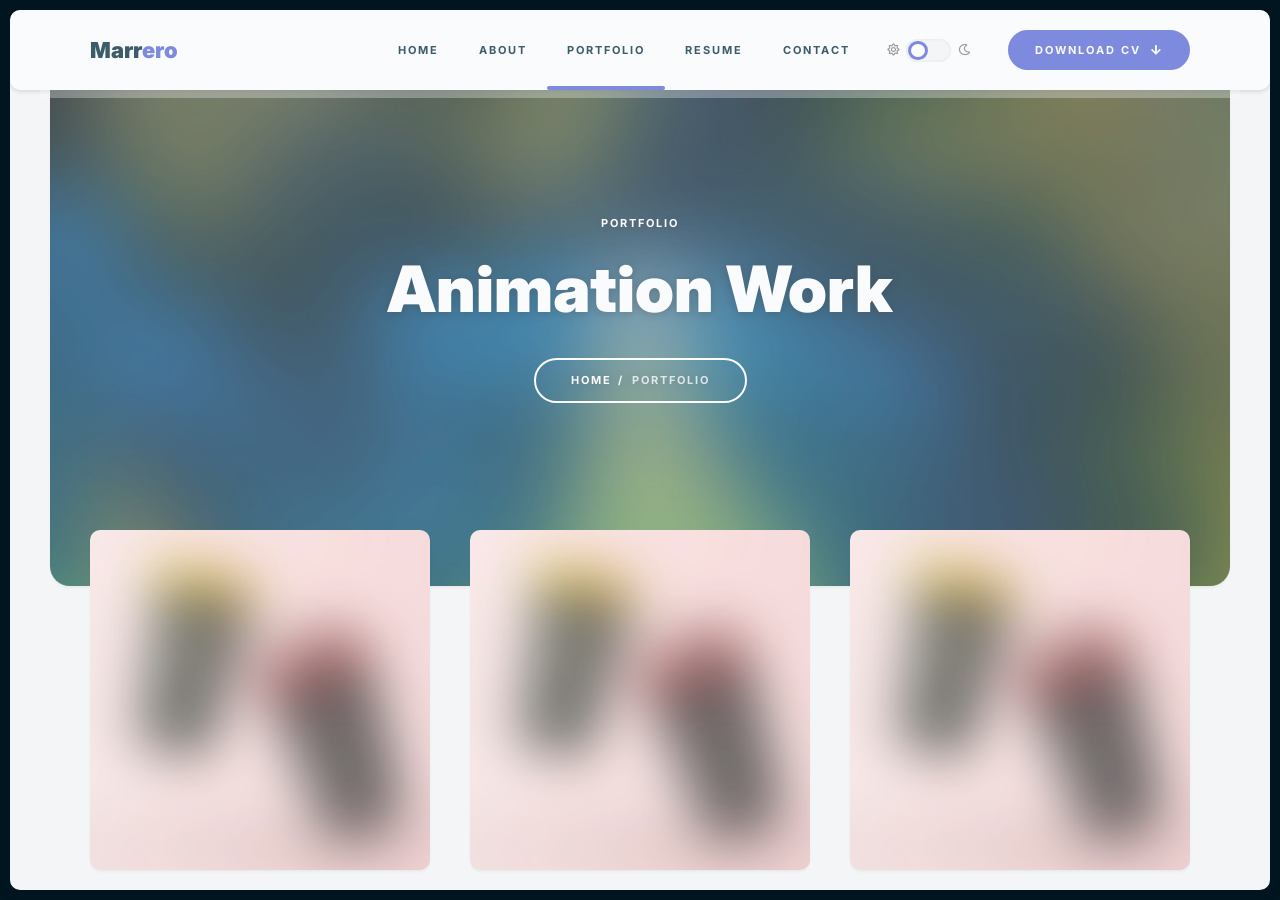
==== commit 5d72ab76: "file modified via Github Desktop" ====
--- a/animation.html
+++ b/animation.html
@@ -90,7 +90,7 @@
                       <li class="current-menu-item menu-item-has-children">
                         <a href="index.html#portfolio-triger">Portfolio</a>
                         <ul>
-                            <li><a href="recent.html">Recent Works</a></li>
+                            <li><a href="recent.html">Recent Work</a></li>
                             <li><a href="modeling.html">Modeling</a></li>
                             <li><a href="animation.html">Animation</a></li>
                             <li><a href="miscellaneous.html">Personal Projects</a></li>
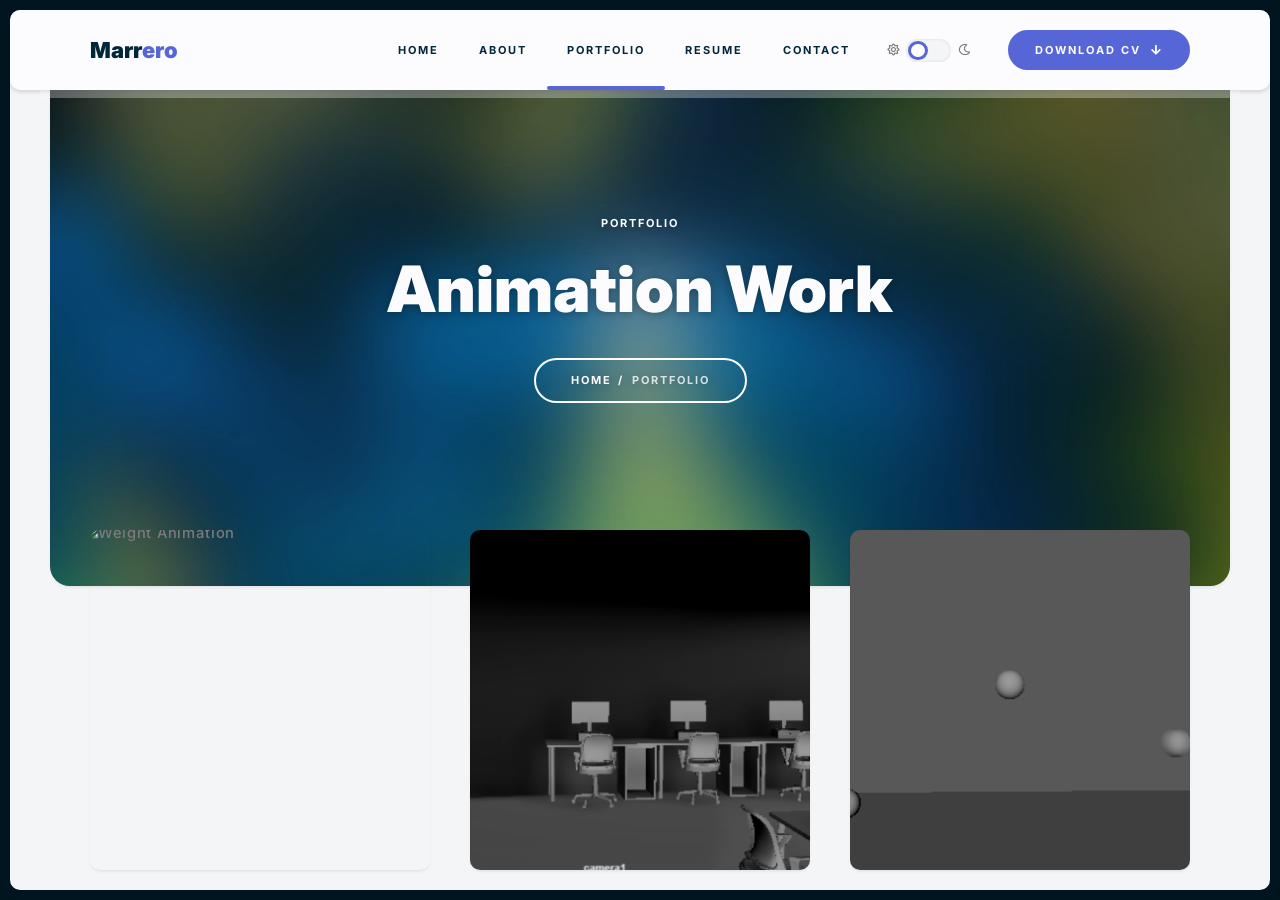
==== commit 479f8e82: "file uploaded via GitHub Desktop" ====
--- a/animation.html
+++ b/animation.html
@@ -171,8 +171,200 @@
                             <div class="col-lg-4">
 
                                 <!-- portfolio item -->
-                                <a data-fancybox="portfolio-gallery-007" href="img/portfolio/1.jpg" data-caption="Example - Front View" class="trm-portfolio-item trm-scroll-animation" data-scroll data-scroll-offset="40"
-                                   data-fancybox="portfolio-gallery-007"
+                                <a data-fancybox="portfolio-gallery-012" href="img/portfolio/Animation Practice/Weight.mp4" data-caption="Weight Animation" class="trm-portfolio-item trm-scroll-animation" data-scroll data-scroll-offset="40"
+                                   data-fancybox="portfolio-gallery-012"
+                                   data-options='{"thumbs": false, "loop": false}'>
+                                    <div class="trm-cover-frame">
+                                        <img class="trm-cover" src="img/portfolio/weight.png" alt="Weight Animation">
+                                    </div>
+                                    <div class="trm-item-description">
+                                        <h6>Weight Animation</h6>
+                                        <div class="trm-zoom-icon">
+                                            <i class="fas fa-search-plus"></i>
+                                        </div>
+                                    </div>
+                                </a>
+
+                                <!-- Hidden gallery images for this portfolio item -->
+                                <!--<div>
+                                    <a data-fancybox="portfolio-gallery-012" href="img/portfolio/2.jpg" data-caption="Project Name - Back View"></a>
+                                    <a data-fancybox="portfolio-gallery-012" href="img/portfolio/3.jpg" data-caption="Project Name - Top View"></a>
+                                    <a data-fancybox="portfolio-gallery-012" href="img/portfolio/4.jpg" data-caption="Project Name - Render"></a>
+                                    <a data-fancybox="portfolio-gallery-012" href="img/portfolio/5.jpg" data-caption="Project Name - Wireframe"></a>
+                                    <a data-fancybox="portfolio-gallery-012" href="img/portfolio/6.jpg" data-caption="Project Name - Timelapse"></a>
+                                </div>-->
+                                <!-- portfolio item end -->
+
+                            </div>
+                            <div class="col-lg-4">
+
+                                <!-- portfolio item -->
+                                <a data-fancybox="portfolio-gallery-013" href="img/portfolio/Animation Practice/POV.mp4" data-caption="Camera Movement" class="trm-portfolio-item trm-scroll-animation" data-scroll data-scroll-offset="40"
+                                   data-fancybox="portfolio-gallery-013"
+                                   data-options='{"thumbs": false, "loop": false}'>
+                                    <div class="trm-cover-frame">
+                                        <img class="trm-cover" src="img/portfolio/Animation Practice/pov.png" alt="Camera Movement">
+                                    </div>
+                                    <div class="trm-item-description">
+                                        <h6>Camera Movement</h6>
+                                        <div class="trm-zoom-icon">
+                                            <i class="fas fa-search-plus"></i>
+                                        </div>
+                                    </div>
+                                </a>
+
+                                <!-- Hidden gallery images for this portfolio item -->
+                                <div>
+                                    <a data-fancybox="portfolio-gallery-013" href="img/portfolio/Animation Practice/POVreference.jpg" data-caption="Camera Movement Reference"></a>
+                                </div>
+                                <!-- portfolio item end -->
+
+                            </div>
+                            <div class="col-lg-4">
+
+                                <!-- portfolio item -->
+                                <a data-fancybox="portfolio-gallery-014" href="img/portfolio/Animation Practice/Timing.mp4" data-caption="Timing Difference" class="trm-portfolio-item trm-scroll-animation" data-scroll data-scroll-offset="40"
+                                   data-fancybox="portfolio-gallery-014"
+                                   data-options='{"thumbs": false, "loop": false}'>
+                                    <div class="trm-cover-frame">
+                                        <img class="trm-cover" src="img/portfolio/Animation Practice/timing.png" alt="Timing Difference">
+                                    </div>
+                                    <div class="trm-item-description">
+                                        <h6>Timing Difference</h6>
+                                        <div class="trm-zoom-icon">
+                                            <i class="fas fa-search-plus"></i>
+                                        </div>
+                                    </div>
+                                </a>
+
+                                <!-- Hidden gallery images for this portfolio item -->
+                                <!--<div>
+                                    <a data-fancybox="portfolio-gallery-014" href="img/portfolio/2.jpg" data-caption="Project Name - Back View"></a>
+                                    <a data-fancybox="portfolio-gallery-014" href="img/portfolio/3.jpg" data-caption="Project Name - Top View"></a>
+                                    <a data-fancybox="portfolio-gallery-014" href="img/portfolio/4.jpg" data-caption="Project Name - Render"></a>
+                                    <a data-fancybox="portfolio-gallery-014" href="img/portfolio/5.jpg" data-caption="Project Name - Wireframe"></a>
+                                    <a data-fancybox="portfolio-gallery-014" href="img/portfolio/6.jpg" data-caption="Project Name - Timelapse"></a>
+                                </div>-->
+                                <!-- portfolio item end -->
+
+                            </div>
+                            <div class="col-lg-6">
+
+                                <!-- portfolio item -->
+                                <a data-fancybox="portfolio-gallery-015" href="img/portfolio/Animation Practice/Crane.mp4" data-caption="Crane Interaction" class="trm-portfolio-item trm-scroll-animation" data-scroll data-scroll-offset="40"
+                                   data-fancybox="portfolio-gallery-015"
+                                   data-options='{"thumbs": false, "loop": false}'>
+                                    <div class="trm-cover-frame">
+                                        <img class="trm-cover" src="img/portfolio/Animation Practice/crane.png" alt="Arcade Crane">
+                                    </div>
+                                    <div class="trm-item-description">
+                                        <h6>Arcade Crane</h6>
+                                        <div class="trm-zoom-icon">
+                                            <i class="fas fa-search-plus"></i>
+                                        </div>
+                                    </div>
+                                </a>
+
+                                <!-- Hidden gallery images for this portfolio item -->
+                                <!--<div>
+                                    <a data-fancybox="portfolio-gallery-015" href="img/portfolio/2.jpg" data-caption="Project Name - Back View"></a>
+                                    <a data-fancybox="portfolio-gallery-015" href="img/portfolio/3.jpg" data-caption="Project Name - Top View"></a>
+                                    <a data-fancybox="portfolio-gallery-015" href="img/portfolio/4.jpg" data-caption="Project Name - Render"></a>
+                                    <a data-fancybox="portfolio-gallery-015" href="img/portfolio/5.jpg" data-caption="Project Name - Wireframe"></a>
+                                    <a data-fancybox="portfolio-gallery-015" href="img/portfolio/6.jpg" data-caption="Project Name - Timelapse"></a>
+                                </div>-->
+                                <!-- portfolio item end -->
+
+                            </div>
+                            <div class="col-lg-6">
+
+                                <!-- portfolio item -->
+                                <a data-fancybox="portfolio-gallery-016" href="img/portfolio/Animation Practice/Horse.mp4" data-caption="Horse Walking Cycle" class="trm-portfolio-item trm-scroll-animation" data-scroll data-scroll-offset="40"
+                                   data-fancybox="portfolio-gallery-016"
+                                   data-options='{"thumbs": false, "loop": false}'>
+                                    <div class="trm-cover-frame">
+                                        <img class="trm-cover" src="img/portfolio/Animation Practice/horse.png" alt="Horse Walking Cycle">
+                                    </div>
+                                    <div class="trm-item-description">
+                                        <h6>Horse Walking Cycle</h6>
+                                        <div class="trm-zoom-icon">
+                                            <i class="fas fa-search-plus"></i>
+                                        </div>
+                                    </div>
+                                </a>
+
+                                <!-- Hidden gallery images for this portfolio item -->
+                                <!--<div>
+                                    <a data-fancybox="portfolio-gallery-016" href="img/portfolio/2.jpg" data-caption="Project Name - Back View"></a>
+                                    <a data-fancybox="portfolio-gallery-016" href="img/portfolio/3.jpg" data-caption="Project Name - Top View"></a>
+                                    <a data-fancybox="portfolio-gallery-016" href="img/portfolio/4.jpg" data-caption="Project Name - Render"></a>
+                                    <a data-fancybox="portfolio-gallery-016" href="img/portfolio/5.jpg" data-caption="Project Name - Wireframe"></a>
+                                    <a data-fancybox="portfolio-gallery-016" href="img/portfolio/6.jpg" data-caption="Project Name - Timelapse"></a>
+                                </div>-->
+                                <!-- portfolio item end -->
+
+                            </div>
+                            <div class="col-lg-4">
+
+                                <!-- portfolio item -->
+                                <a data-fancybox="portfolio-gallery-017" href="img/portfolio/Animation Practice/Clock.mp4" data-caption="Clock Shaking" class="trm-portfolio-item trm-scroll-animation" data-scroll data-scroll-offset="40"
+                                   data-fancybox="portfolio-gallery-017"
+                                   data-options='{"thumbs": false, "loop": false}'>
+                                    <div class="trm-cover-frame">
+                                        <img class="trm-cover" src="img/portfolio/Animation Practice/clock.png" alt="Clock Animation">
+                                    </div>
+                                    <div class="trm-item-description">
+                                        <h6>Clock Animation</h6>
+                                        <div class="trm-zoom-icon">
+                                            <i class="fas fa-search-plus"></i>
+                                        </div>
+                                    </div>
+                                </a>
+
+                                <!-- Hidden gallery images for this portfolio item -->
+                                <div>
+                                    <a data-fancybox="portfolio-gallery-017" href="img/portfolio/2.jpg" data-caption="Project Name - Back View"></a>
+                                    <a data-fancybox="portfolio-gallery-017" href="img/portfolio/3.jpg" data-caption="Project Name - Top View"></a>
+                                    <a data-fancybox="portfolio-gallery-017" href="img/portfolio/4.jpg" data-caption="Project Name - Render"></a>
+                                    <a data-fancybox="portfolio-gallery-017" href="img/portfolio/5.jpg" data-caption="Project Name - Wireframe"></a>
+                                    <a data-fancybox="portfolio-gallery-017" href="img/portfolio/6.jpg" data-caption="Project Name - Timelapse"></a>
+                                </div>
+                                <!-- portfolio item end -->
+
+                            </div>
+                            <div class="col-lg-4">
+
+                                <!-- portfolio item -->
+                                <a data-fancybox="portfolio-gallery-018" href="img/portfolio/Animation Practice/Rumble.mp4" data-caption="Rumble Animation" class="trm-portfolio-item trm-scroll-animation" data-scroll data-scroll-offset="40"
+                                   data-fancybox="portfolio-gallery-018"
+                                   data-options='{"thumbs": false, "loop": false}'>
+                                    <div class="trm-cover-frame">
+                                        <img class="trm-cover" src="img/portfolio/Animation Practice/rumble.png" alt="Rumble Animation">
+                                    </div>
+                                    <div class="trm-item-description">
+                                        <h6>Rumble Animation</h6>
+                                        <div class="trm-zoom-icon">
+                                            <i class="fas fa-search-plus"></i>
+                                        </div>
+                                    </div>
+                                </a>
+
+                                <!-- Hidden gallery images for this portfolio item -->
+                                <!--<div>
+                                    <a data-fancybox="portfolio-gallery-018" href="img/portfolio/2.jpg" data-caption="Project Name - Back View"></a>
+                                    <a data-fancybox="portfolio-gallery-018" href="img/portfolio/3.jpg" data-caption="Project Name - Top View"></a>
+                                    <a data-fancybox="portfolio-gallery-018" href="img/portfolio/4.jpg" data-caption="Project Name - Render"></a>
+                                    <a data-fancybox="portfolio-gallery-018" href="img/portfolio/5.jpg" data-caption="Project Name - Wireframe"></a>
+                                    <a data-fancybox="portfolio-gallery-018" href="img/portfolio/6.jpg" data-caption="Project Name - Timelapse"></a>
+                                </div>-->
+                                <!-- portfolio item end -->
+
+                            </div>
+                            <div class="col-lg-4">
+
+                                <!-- portfolio item -->
+                                <a data-fancybox="portfolio-gallery-019" href="img/portfolio/1.jpg" data-caption="Example - Front View" class="trm-portfolio-item trm-scroll-animation" data-scroll data-scroll-offset="40"
+                                   data-fancybox="portfolio-gallery-019"
                                    data-options='{"thumbs": false, "loop": false}'>
                                     <div class="trm-cover-frame">
                                         <img class="trm-cover" src="img/portfolio/1.jpg" alt="Insert Title Here">
@@ -187,11 +379,11 @@
 
                                 <!-- Hidden gallery images for this portfolio item -->
                                 <div>
-                                    <a data-fancybox="portfolio-gallery-007" href="img/portfolio/2.jpg" data-caption="Project Name - Back View"></a>
-                                    <a data-fancybox="portfolio-gallery-007" href="img/portfolio/3.jpg" data-caption="Project Name - Top View"></a>
-                                    <a data-fancybox="portfolio-gallery-007" href="img/portfolio/4.jpg" data-caption="Project Name - Render"></a>
-                                    <a data-fancybox="portfolio-gallery-007" href="img/portfolio/5.jpg" data-caption="Project Name - Wireframe"></a>
-                                    <a data-fancybox="portfolio-gallery-007" href="img/portfolio/6.jpg" data-caption="Project Name - Timelapse"></a>
+                                    <a data-fancybox="portfolio-gallery-019" href="img/portfolio/2.jpg" data-caption="Project Name - Back View"></a>
+                                    <a data-fancybox="portfolio-gallery-019" href="img/portfolio/3.jpg" data-caption="Project Name - Top View"></a>
+                                    <a data-fancybox="portfolio-gallery-019" href="img/portfolio/4.jpg" data-caption="Project Name - Render"></a>
+                                    <a data-fancybox="portfolio-gallery-019" href="img/portfolio/5.jpg" data-caption="Project Name - Wireframe"></a>
+                                    <a data-fancybox="portfolio-gallery-019" href="img/portfolio/6.jpg" data-caption="Project Name - Timelapse"></a>
                                 </div>
                                 <!-- portfolio item end -->
 
@@ -199,8 +391,8 @@
                             <div class="col-lg-4">
 
                                 <!-- portfolio item -->
-                                <a data-fancybox="portfolio-gallery-007" href="img/portfolio/1.jpg" data-caption="Example - Front View" class="trm-portfolio-item trm-scroll-animation" data-scroll data-scroll-offset="40"
-                                   data-fancybox="portfolio-gallery-007"
+                                <a data-fancybox="portfolio-gallery-020" href="img/portfolio/1.jpg" data-caption="Example - Front View" class="trm-portfolio-item trm-scroll-animation" data-scroll data-scroll-offset="40"
+                                   data-fancybox="portfolio-gallery-020"
                                    data-options='{"thumbs": false, "loop": false}'>
                                     <div class="trm-cover-frame">
                                         <img class="trm-cover" src="img/portfolio/1.jpg" alt="Insert Title Here">
@@ -215,207 +407,11 @@
 
                                 <!-- Hidden gallery images for this portfolio item -->
                                 <div>
-                                    <a data-fancybox="portfolio-gallery-007" href="img/portfolio/2.jpg" data-caption="Project Name - Back View"></a>
-                                    <a data-fancybox="portfolio-gallery-007" href="img/portfolio/3.jpg" data-caption="Project Name - Top View"></a>
-                                    <a data-fancybox="portfolio-gallery-007" href="img/portfolio/4.jpg" data-caption="Project Name - Render"></a>
-                                    <a data-fancybox="portfolio-gallery-007" href="img/portfolio/5.jpg" data-caption="Project Name - Wireframe"></a>
-                                    <a data-fancybox="portfolio-gallery-007" href="img/portfolio/6.jpg" data-caption="Project Name - Timelapse"></a>
-                                </div>
-                                <!-- portfolio item end -->
-
-                            </div>
-                            <div class="col-lg-4">
-
-                                <!-- portfolio item -->
-                                <a data-fancybox="portfolio-gallery-007" href="img/portfolio/1.jpg" data-caption="Example - Front View" class="trm-portfolio-item trm-scroll-animation" data-scroll data-scroll-offset="40"
-                                   data-fancybox="portfolio-gallery-007"
-                                   data-options='{"thumbs": false, "loop": false}'>
-                                    <div class="trm-cover-frame">
-                                        <img class="trm-cover" src="img/portfolio/1.jpg" alt="Insert Title Here">
-                                    </div>
-                                    <div class="trm-item-description">
-                                        <h6>Insert Title Here</h6>
-                                        <div class="trm-zoom-icon">
-                                            <i class="fas fa-search-plus"></i>
-                                        </div>
-                                    </div>
-                                </a>
-
-                                <!-- Hidden gallery images for this portfolio item -->
-                                <div>
-                                    <a data-fancybox="portfolio-gallery-007" href="img/portfolio/2.jpg" data-caption="Project Name - Back View"></a>
-                                    <a data-fancybox="portfolio-gallery-007" href="img/portfolio/3.jpg" data-caption="Project Name - Top View"></a>
-                                    <a data-fancybox="portfolio-gallery-007" href="img/portfolio/4.jpg" data-caption="Project Name - Render"></a>
-                                    <a data-fancybox="portfolio-gallery-007" href="img/portfolio/5.jpg" data-caption="Project Name - Wireframe"></a>
-                                    <a data-fancybox="portfolio-gallery-007" href="img/portfolio/6.jpg" data-caption="Project Name - Timelapse"></a>
-                                </div>
-                                <!-- portfolio item end -->
-
-                            </div>
-                            <div class="col-lg-4">
-
-                                <!-- portfolio item -->
-                                <a data-fancybox="portfolio-gallery-007" href="img/portfolio/1.jpg" data-caption="Example - Front View" class="trm-portfolio-item trm-scroll-animation" data-scroll data-scroll-offset="40"
-                                   data-fancybox="portfolio-gallery-007"
-                                   data-options='{"thumbs": false, "loop": false}'>
-                                    <div class="trm-cover-frame">
-                                        <img class="trm-cover" src="img/portfolio/1.jpg" alt="Insert Title Here">
-                                    </div>
-                                    <div class="trm-item-description">
-                                        <h6>Insert Title Here</h6>
-                                        <div class="trm-zoom-icon">
-                                            <i class="fas fa-search-plus"></i>
-                                        </div>
-                                    </div>
-                                </a>
-
-                                <!-- Hidden gallery images for this portfolio item -->
-                                <div>
-                                    <a data-fancybox="portfolio-gallery-007" href="img/portfolio/2.jpg" data-caption="Project Name - Back View"></a>
-                                    <a data-fancybox="portfolio-gallery-007" href="img/portfolio/3.jpg" data-caption="Project Name - Top View"></a>
-                                    <a data-fancybox="portfolio-gallery-007" href="img/portfolio/4.jpg" data-caption="Project Name - Render"></a>
-                                    <a data-fancybox="portfolio-gallery-007" href="img/portfolio/5.jpg" data-caption="Project Name - Wireframe"></a>
-                                    <a data-fancybox="portfolio-gallery-007" href="img/portfolio/6.jpg" data-caption="Project Name - Timelapse"></a>
-                                </div>
-                                <!-- portfolio item end -->
-
-                            </div>
-                            <div class="col-lg-4">
-
-                                <!-- portfolio item -->
-                                <a data-fancybox="portfolio-gallery-007" href="img/portfolio/1.jpg" data-caption="Example - Front View" class="trm-portfolio-item trm-scroll-animation" data-scroll data-scroll-offset="40"
-                                   data-fancybox="portfolio-gallery-007"
-                                   data-options='{"thumbs": false, "loop": false}'>
-                                    <div class="trm-cover-frame">
-                                        <img class="trm-cover" src="img/portfolio/1.jpg" alt="Insert Title Here">
-                                    </div>
-                                    <div class="trm-item-description">
-                                        <h6>Insert Title Here</h6>
-                                        <div class="trm-zoom-icon">
-                                            <i class="fas fa-search-plus"></i>
-                                        </div>
-                                    </div>
-                                </a>
-
-                                <!-- Hidden gallery images for this portfolio item -->
-                                <div>
-                                    <a data-fancybox="portfolio-gallery-007" href="img/portfolio/2.jpg" data-caption="Project Name - Back View"></a>
-                                    <a data-fancybox="portfolio-gallery-007" href="img/portfolio/3.jpg" data-caption="Project Name - Top View"></a>
-                                    <a data-fancybox="portfolio-gallery-007" href="img/portfolio/4.jpg" data-caption="Project Name - Render"></a>
-                                    <a data-fancybox="portfolio-gallery-007" href="img/portfolio/5.jpg" data-caption="Project Name - Wireframe"></a>
-                                    <a data-fancybox="portfolio-gallery-007" href="img/portfolio/6.jpg" data-caption="Project Name - Timelapse"></a>
-                                </div>
-                                <!-- portfolio item end -->
-
-                            </div>
-                            <div class="col-lg-4">
-
-                                <!-- portfolio item -->
-                                <a data-fancybox="portfolio-gallery-007" href="img/portfolio/1.jpg" data-caption="Example - Front View" class="trm-portfolio-item trm-scroll-animation" data-scroll data-scroll-offset="40"
-                                   data-fancybox="portfolio-gallery-007"
-                                   data-options='{"thumbs": false, "loop": false}'>
-                                    <div class="trm-cover-frame">
-                                        <img class="trm-cover" src="img/portfolio/1.jpg" alt="Insert Title Here">
-                                    </div>
-                                    <div class="trm-item-description">
-                                        <h6>Insert Title Here</h6>
-                                        <div class="trm-zoom-icon">
-                                            <i class="fas fa-search-plus"></i>
-                                        </div>
-                                    </div>
-                                </a>
-
-                                <!-- Hidden gallery images for this portfolio item -->
-                                <div>
-                                    <a data-fancybox="portfolio-gallery-007" href="img/portfolio/2.jpg" data-caption="Project Name - Back View"></a>
-                                    <a data-fancybox="portfolio-gallery-007" href="img/portfolio/3.jpg" data-caption="Project Name - Top View"></a>
-                                    <a data-fancybox="portfolio-gallery-007" href="img/portfolio/4.jpg" data-caption="Project Name - Render"></a>
-                                    <a data-fancybox="portfolio-gallery-007" href="img/portfolio/5.jpg" data-caption="Project Name - Wireframe"></a>
-                                    <a data-fancybox="portfolio-gallery-007" href="img/portfolio/6.jpg" data-caption="Project Name - Timelapse"></a>
-                                </div>
-                                <!-- portfolio item end -->
-
-                            </div>
-                            <div class="col-lg-4">
-
-                                <!-- portfolio item -->
-                                <a data-fancybox="portfolio-gallery-007" href="img/portfolio/1.jpg" data-caption="Example - Front View" class="trm-portfolio-item trm-scroll-animation" data-scroll data-scroll-offset="40"
-                                   data-fancybox="portfolio-gallery-007"
-                                   data-options='{"thumbs": false, "loop": false}'>
-                                    <div class="trm-cover-frame">
-                                        <img class="trm-cover" src="img/portfolio/1.jpg" alt="Insert Title Here">
-                                    </div>
-                                    <div class="trm-item-description">
-                                        <h6>Insert Title Here</h6>
-                                        <div class="trm-zoom-icon">
-                                            <i class="fas fa-search-plus"></i>
-                                        </div>
-                                    </div>
-                                </a>
-
-                                <!-- Hidden gallery images for this portfolio item -->
-                                <div>
-                                    <a data-fancybox="portfolio-gallery-007" href="img/portfolio/2.jpg" data-caption="Project Name - Back View"></a>
-                                    <a data-fancybox="portfolio-gallery-007" href="img/portfolio/3.jpg" data-caption="Project Name - Top View"></a>
-                                    <a data-fancybox="portfolio-gallery-007" href="img/portfolio/4.jpg" data-caption="Project Name - Render"></a>
-                                    <a data-fancybox="portfolio-gallery-007" href="img/portfolio/5.jpg" data-caption="Project Name - Wireframe"></a>
-                                    <a data-fancybox="portfolio-gallery-007" href="img/portfolio/6.jpg" data-caption="Project Name - Timelapse"></a>
-                                </div>
-                                <!-- portfolio item end -->
-
-                            </div>
-                            <div class="col-lg-4">
-
-                                <!-- portfolio item -->
-                                <a data-fancybox="portfolio-gallery-008" href="img/portfolio/1.jpg" data-caption="Example - Front View" class="trm-portfolio-item trm-scroll-animation" data-scroll data-scroll-offset="40"
-                                   data-fancybox="portfolio-gallery-008"
-                                   data-options='{"thumbs": false, "loop": false}'>
-                                    <div class="trm-cover-frame">
-                                        <img class="trm-cover" src="img/portfolio/1.jpg" alt="Insert Title Here">
-                                    </div>
-                                    <div class="trm-item-description">
-                                        <h6>Insert Title Here</h6>
-                                        <div class="trm-zoom-icon">
-                                            <i class="fas fa-search-plus"></i>
-                                        </div>
-                                    </div>
-                                </a>
-
-                                <!-- Hidden gallery images for this portfolio item -->
-                                <div>
-                                    <a data-fancybox="portfolio-gallery-008" href="img/portfolio/2.jpg" data-caption="Project Name - Back View"></a>
-                                    <a data-fancybox="portfolio-gallery-008" href="img/portfolio/3.jpg" data-caption="Project Name - Top View"></a>
-                                    <a data-fancybox="portfolio-gallery-008" href="img/portfolio/4.jpg" data-caption="Project Name - Render"></a>
-                                    <a data-fancybox="portfolio-gallery-008" href="img/portfolio/5.jpg" data-caption="Project Name - Wireframe"></a>
-                                    <a data-fancybox="portfolio-gallery-008" href="img/portfolio/6.jpg" data-caption="Project Name - Timelapse"></a>
-                                </div>
-                                <!-- portfolio item end -->
-
-                            </div>
-                            <div class="col-lg-4">
-
-                                <!-- portfolio item -->
-                                <a data-fancybox="portfolio-gallery-009" href="img/portfolio/1.jpg" data-caption="Example - Front View" class="trm-portfolio-item trm-scroll-animation" data-scroll data-scroll-offset="40"
-                                   data-fancybox="portfolio-gallery-009"
-                                   data-options='{"thumbs": false, "loop": false}'>
-                                    <div class="trm-cover-frame">
-                                        <img class="trm-cover" src="img/portfolio/1.jpg" alt="Insert Title Here">
-                                    </div>
-                                    <div class="trm-item-description">
-                                        <h6>Insert Title Here</h6>
-                                        <div class="trm-zoom-icon">
-                                            <i class="fas fa-search-plus"></i>
-                                        </div>
-                                    </div>
-                                </a>
-
-                                <!-- Hidden gallery images for this portfolio item -->
-                                <div>
-                                    <a data-fancybox="portfolio-gallery-009" href="img/portfolio/2.jpg" data-caption="Project Name - Back View"></a>
-                                    <a data-fancybox="portfolio-gallery-009" href="img/portfolio/3.jpg" data-caption="Project Name - Top View"></a>
-                                    <a data-fancybox="portfolio-gallery-009" href="img/portfolio/4.jpg" data-caption="Project Name - Render"></a>
-                                    <a data-fancybox="portfolio-gallery-009" href="img/portfolio/5.jpg" data-caption="Project Name - Wireframe"></a>
-                                    <a data-fancybox="portfolio-gallery-009" href="img/portfolio/6.jpg" data-caption="Project Name - Timelapse"></a>
+                                    <a data-fancybox="portfolio-gallery-020" href="img/portfolio/2.jpg" data-caption="Project Name - Back View"></a>
+                                    <a data-fancybox="portfolio-gallery-020" href="img/portfolio/3.jpg" data-caption="Project Name - Top View"></a>
+                                    <a data-fancybox="portfolio-gallery-020" href="img/portfolio/4.jpg" data-caption="Project Name - Render"></a>
+                                    <a data-fancybox="portfolio-gallery-020" href="img/portfolio/5.jpg" data-caption="Project Name - Wireframe"></a>
+                                    <a data-fancybox="portfolio-gallery-020" href="img/portfolio/6.jpg" data-caption="Project Name - Timelapse"></a>
                                 </div>
                                 <!-- portfolio item end -->
 
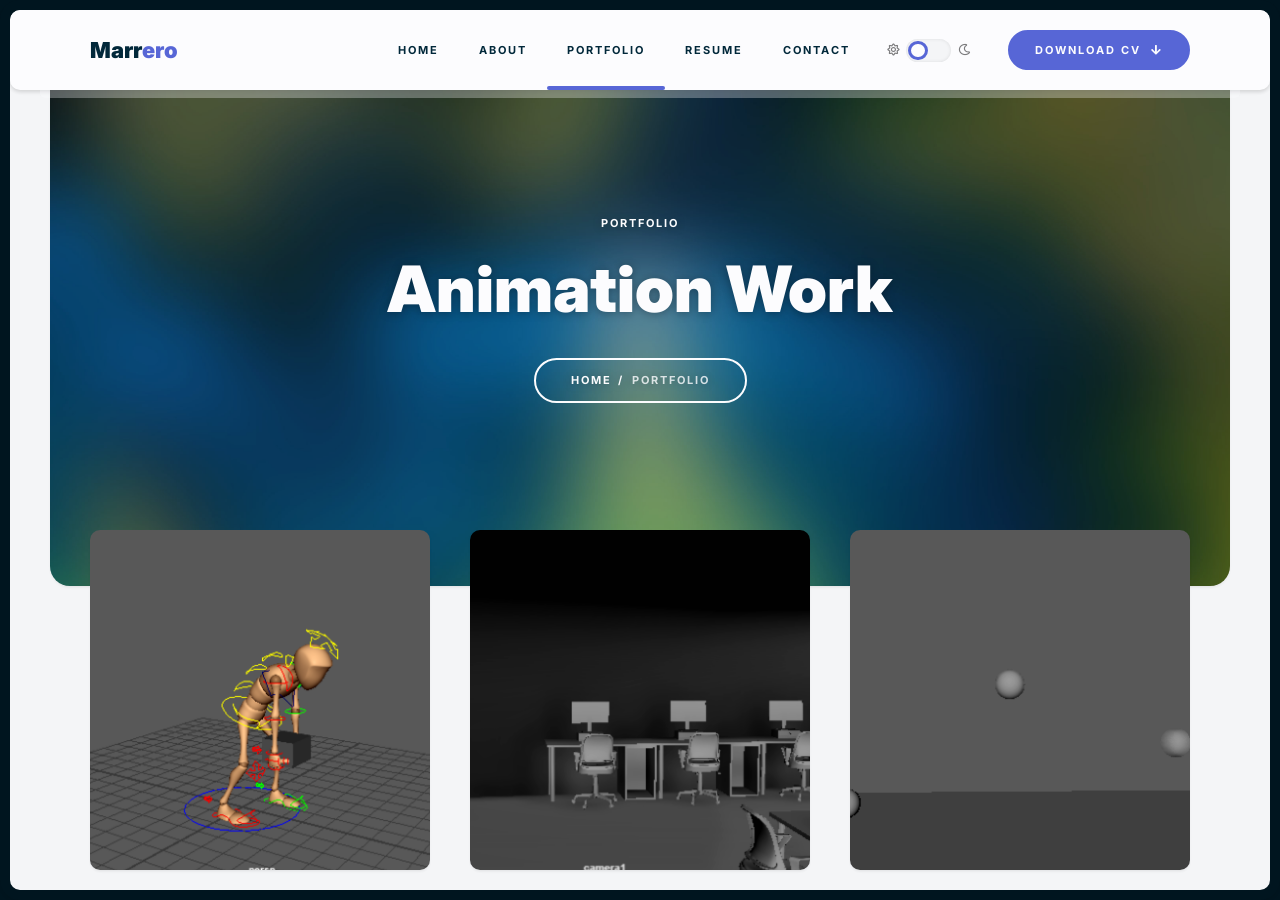
==== commit 81838860: "Update animation.html" ====
--- a/animation.html
+++ b/animation.html
@@ -175,7 +175,7 @@
                                    data-fancybox="portfolio-gallery-012"
                                    data-options='{"thumbs": false, "loop": false}'>
                                     <div class="trm-cover-frame">
-                                        <img class="trm-cover" src="img/portfolio/weight.png" alt="Weight Animation">
+                                        <img class="trm-cover" src="img/portfolio/Animation Practice/weight.png" alt="Weight Animation">
                                     </div>
                                     <div class="trm-item-description">
                                         <h6>Weight Animation</h6>
@@ -199,7 +199,7 @@
                             <div class="col-lg-4">
 
                                 <!-- portfolio item -->
-                                <a data-fancybox="portfolio-gallery-013" href="img/portfolio/Animation Practice/POV.mp4" data-caption="Camera Movement" class="trm-portfolio-item trm-scroll-animation" data-scroll data-scroll-offset="40"
+                                <a data-fancybox="portfolio-gallery-013" href="https://youtu.be/dm6poBW-Ir0" data-caption="Camera Movement" class="trm-portfolio-item trm-scroll-animation" data-scroll data-scroll-offset="40"
                                    data-fancybox="portfolio-gallery-013"
                                    data-options='{"thumbs": false, "loop": false}'>
                                     <div class="trm-cover-frame">
@@ -251,7 +251,7 @@
                             <div class="col-lg-6">
 
                                 <!-- portfolio item -->
-                                <a data-fancybox="portfolio-gallery-015" href="img/portfolio/Animation Practice/Crane.mp4" data-caption="Crane Interaction" class="trm-portfolio-item trm-scroll-animation" data-scroll data-scroll-offset="40"
+                                <a data-fancybox="portfolio-gallery-015" href="https://youtu.be/Vk1XOSybCdQ" data-caption="Crane Interaction" class="trm-portfolio-item trm-scroll-animation" data-scroll data-scroll-offset="40"
                                    data-fancybox="portfolio-gallery-015"
                                    data-options='{"thumbs": false, "loop": false}'>
                                     <div class="trm-cover-frame">
@@ -279,7 +279,7 @@
                             <div class="col-lg-6">
 
                                 <!-- portfolio item -->
-                                <a data-fancybox="portfolio-gallery-016" href="img/portfolio/Animation Practice/Horse.mp4" data-caption="Horse Walking Cycle" class="trm-portfolio-item trm-scroll-animation" data-scroll data-scroll-offset="40"
+                                <a data-fancybox="portfolio-gallery-016" href="https://youtu.be/MzAmydcDXAQ" data-caption="Horse Walking Cycle" class="trm-portfolio-item trm-scroll-animation" data-scroll data-scroll-offset="40"
                                    data-fancybox="portfolio-gallery-016"
                                    data-options='{"thumbs": false, "loop": false}'>
                                     <div class="trm-cover-frame">
@@ -307,7 +307,7 @@
                             <div class="col-lg-4">
 
                                 <!-- portfolio item -->
-                                <a data-fancybox="portfolio-gallery-017" href="img/portfolio/Animation Practice/Clock.mp4" data-caption="Clock Shaking" class="trm-portfolio-item trm-scroll-animation" data-scroll data-scroll-offset="40"
+                                <a data-fancybox="portfolio-gallery-017" href="https://youtu.be/0uiY73c9U20" data-caption="Clock Shaking" class="trm-portfolio-item trm-scroll-animation" data-scroll data-scroll-offset="40"
                                    data-fancybox="portfolio-gallery-017"
                                    data-options='{"thumbs": false, "loop": false}'>
                                     <div class="trm-cover-frame">
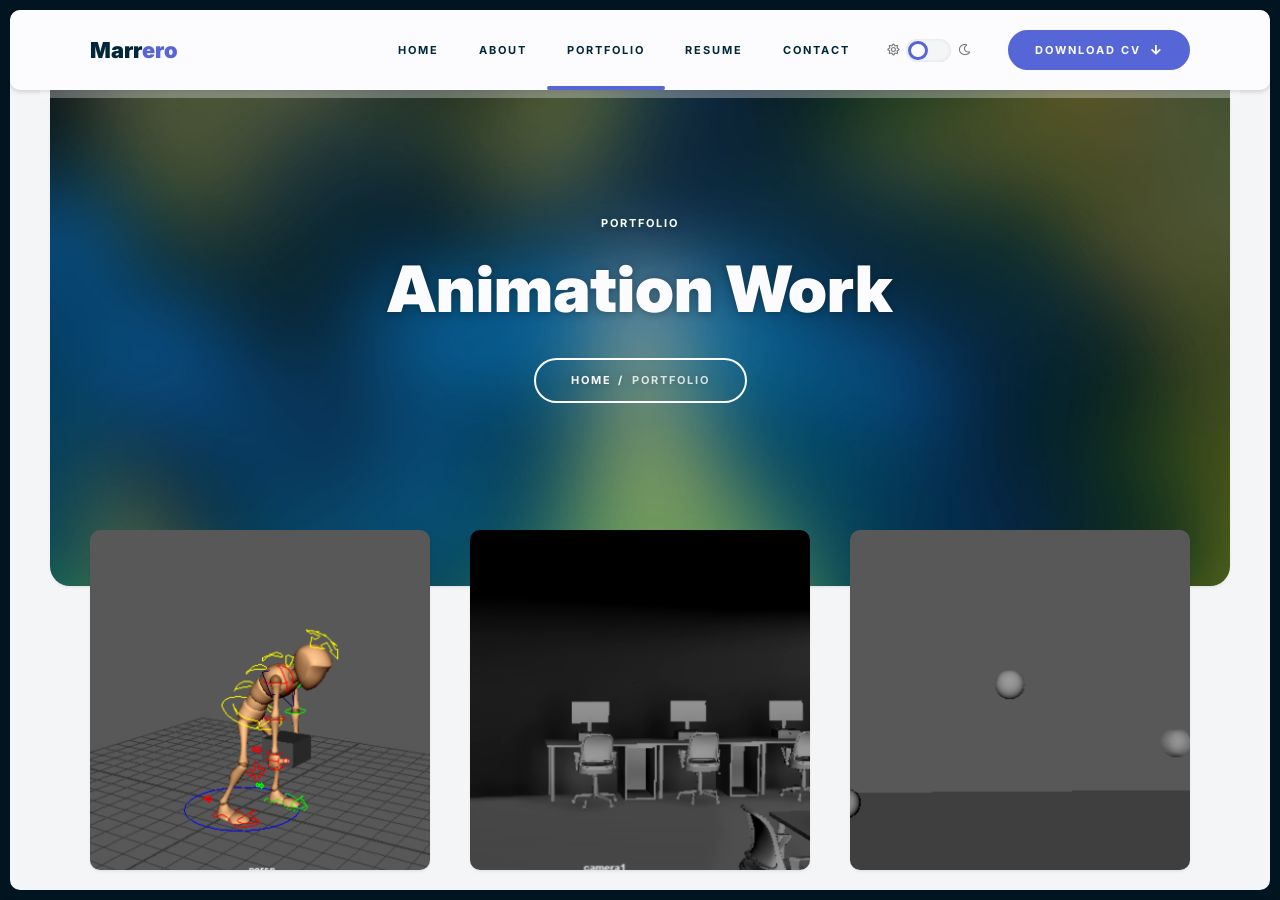
==== commit 1a2efbea: "file uploaded via GitHub Desktop" ====
--- a/animation.html
+++ b/animation.html
@@ -187,12 +187,12 @@
 
                                 <!-- Hidden gallery images for this portfolio item -->
                                 <!--<div>
-                                    <a data-fancybox="portfolio-gallery-012" href="img/portfolio/2.jpg" data-caption="Project Name - Back View"></a>
-                                    <a data-fancybox="portfolio-gallery-012" href="img/portfolio/3.jpg" data-caption="Project Name - Top View"></a>
-                                    <a data-fancybox="portfolio-gallery-012" href="img/portfolio/4.jpg" data-caption="Project Name - Render"></a>
-                                    <a data-fancybox="portfolio-gallery-012" href="img/portfolio/5.jpg" data-caption="Project Name - Wireframe"></a>
-                                    <a data-fancybox="portfolio-gallery-012" href="img/portfolio/6.jpg" data-caption="Project Name - Timelapse"></a>
-                                </div>-->
+            <a data-fancybox="portfolio-gallery-012" href="img/portfolio/2.jpg" data-caption="Project Name - Back View"></a>
+            <a data-fancybox="portfolio-gallery-012" href="img/portfolio/3.jpg" data-caption="Project Name - Top View"></a>
+            <a data-fancybox="portfolio-gallery-012" href="img/portfolio/4.jpg" data-caption="Project Name - Render"></a>
+            <a data-fancybox="portfolio-gallery-012" href="img/portfolio/5.jpg" data-caption="Project Name - Wireframe"></a>
+            <a data-fancybox="portfolio-gallery-012" href="img/portfolio/6.jpg" data-caption="Project Name - Timelapse"></a>
+        </div>-->
                                 <!-- portfolio item end -->
 
                             </div>
@@ -239,12 +239,12 @@
 
                                 <!-- Hidden gallery images for this portfolio item -->
                                 <!--<div>
-                                    <a data-fancybox="portfolio-gallery-014" href="img/portfolio/2.jpg" data-caption="Project Name - Back View"></a>
-                                    <a data-fancybox="portfolio-gallery-014" href="img/portfolio/3.jpg" data-caption="Project Name - Top View"></a>
-                                    <a data-fancybox="portfolio-gallery-014" href="img/portfolio/4.jpg" data-caption="Project Name - Render"></a>
-                                    <a data-fancybox="portfolio-gallery-014" href="img/portfolio/5.jpg" data-caption="Project Name - Wireframe"></a>
-                                    <a data-fancybox="portfolio-gallery-014" href="img/portfolio/6.jpg" data-caption="Project Name - Timelapse"></a>
-                                </div>-->
+            <a data-fancybox="portfolio-gallery-014" href="img/portfolio/2.jpg" data-caption="Project Name - Back View"></a>
+            <a data-fancybox="portfolio-gallery-014" href="img/portfolio/3.jpg" data-caption="Project Name - Top View"></a>
+            <a data-fancybox="portfolio-gallery-014" href="img/portfolio/4.jpg" data-caption="Project Name - Render"></a>
+            <a data-fancybox="portfolio-gallery-014" href="img/portfolio/5.jpg" data-caption="Project Name - Wireframe"></a>
+            <a data-fancybox="portfolio-gallery-014" href="img/portfolio/6.jpg" data-caption="Project Name - Timelapse"></a>
+        </div>-->
                                 <!-- portfolio item end -->
 
                             </div>
@@ -267,12 +267,12 @@
 
                                 <!-- Hidden gallery images for this portfolio item -->
                                 <!--<div>
-                                    <a data-fancybox="portfolio-gallery-015" href="img/portfolio/2.jpg" data-caption="Project Name - Back View"></a>
-                                    <a data-fancybox="portfolio-gallery-015" href="img/portfolio/3.jpg" data-caption="Project Name - Top View"></a>
-                                    <a data-fancybox="portfolio-gallery-015" href="img/portfolio/4.jpg" data-caption="Project Name - Render"></a>
-                                    <a data-fancybox="portfolio-gallery-015" href="img/portfolio/5.jpg" data-caption="Project Name - Wireframe"></a>
-                                    <a data-fancybox="portfolio-gallery-015" href="img/portfolio/6.jpg" data-caption="Project Name - Timelapse"></a>
-                                </div>-->
+            <a data-fancybox="portfolio-gallery-015" href="img/portfolio/2.jpg" data-caption="Project Name - Back View"></a>
+            <a data-fancybox="portfolio-gallery-015" href="img/portfolio/3.jpg" data-caption="Project Name - Top View"></a>
+            <a data-fancybox="portfolio-gallery-015" href="img/portfolio/4.jpg" data-caption="Project Name - Render"></a>
+            <a data-fancybox="portfolio-gallery-015" href="img/portfolio/5.jpg" data-caption="Project Name - Wireframe"></a>
+            <a data-fancybox="portfolio-gallery-015" href="img/portfolio/6.jpg" data-caption="Project Name - Timelapse"></a>
+        </div>-->
                                 <!-- portfolio item end -->
 
                             </div>
@@ -295,12 +295,12 @@
 
                                 <!-- Hidden gallery images for this portfolio item -->
                                 <!--<div>
-                                    <a data-fancybox="portfolio-gallery-016" href="img/portfolio/2.jpg" data-caption="Project Name - Back View"></a>
-                                    <a data-fancybox="portfolio-gallery-016" href="img/portfolio/3.jpg" data-caption="Project Name - Top View"></a>
-                                    <a data-fancybox="portfolio-gallery-016" href="img/portfolio/4.jpg" data-caption="Project Name - Render"></a>
-                                    <a data-fancybox="portfolio-gallery-016" href="img/portfolio/5.jpg" data-caption="Project Name - Wireframe"></a>
-                                    <a data-fancybox="portfolio-gallery-016" href="img/portfolio/6.jpg" data-caption="Project Name - Timelapse"></a>
-                                </div>-->
+            <a data-fancybox="portfolio-gallery-016" href="img/portfolio/2.jpg" data-caption="Project Name - Back View"></a>
+            <a data-fancybox="portfolio-gallery-016" href="img/portfolio/3.jpg" data-caption="Project Name - Top View"></a>
+            <a data-fancybox="portfolio-gallery-016" href="img/portfolio/4.jpg" data-caption="Project Name - Render"></a>
+            <a data-fancybox="portfolio-gallery-016" href="img/portfolio/5.jpg" data-caption="Project Name - Wireframe"></a>
+            <a data-fancybox="portfolio-gallery-016" href="img/portfolio/6.jpg" data-caption="Project Name - Timelapse"></a>
+        </div>-->
                                 <!-- portfolio item end -->
 
                             </div>
@@ -322,13 +322,13 @@
                                 </a>
 
                                 <!-- Hidden gallery images for this portfolio item -->
-                                <div>
-                                    <a data-fancybox="portfolio-gallery-017" href="img/portfolio/2.jpg" data-caption="Project Name - Back View"></a>
-                                    <a data-fancybox="portfolio-gallery-017" href="img/portfolio/3.jpg" data-caption="Project Name - Top View"></a>
-                                    <a data-fancybox="portfolio-gallery-017" href="img/portfolio/4.jpg" data-caption="Project Name - Render"></a>
-                                    <a data-fancybox="portfolio-gallery-017" href="img/portfolio/5.jpg" data-caption="Project Name - Wireframe"></a>
-                                    <a data-fancybox="portfolio-gallery-017" href="img/portfolio/6.jpg" data-caption="Project Name - Timelapse"></a>
-                                </div>
+                                <!--<div>
+            <a data-fancybox="portfolio-gallery-017" href="img/portfolio/2.jpg" data-caption="Project Name - Back View"></a>
+            <a data-fancybox="portfolio-gallery-017" href="img/portfolio/3.jpg" data-caption="Project Name - Top View"></a>
+            <a data-fancybox="portfolio-gallery-017" href="img/portfolio/4.jpg" data-caption="Project Name - Render"></a>
+            <a data-fancybox="portfolio-gallery-017" href="img/portfolio/5.jpg" data-caption="Project Name - Wireframe"></a>
+            <a data-fancybox="portfolio-gallery-017" href="img/portfolio/6.jpg" data-caption="Project Name - Timelapse"></a>
+        </div>-->
                                 <!-- portfolio item end -->
 
                             </div>
@@ -351,68 +351,96 @@
 
                                 <!-- Hidden gallery images for this portfolio item -->
                                 <!--<div>
-                                    <a data-fancybox="portfolio-gallery-018" href="img/portfolio/2.jpg" data-caption="Project Name - Back View"></a>
-                                    <a data-fancybox="portfolio-gallery-018" href="img/portfolio/3.jpg" data-caption="Project Name - Top View"></a>
-                                    <a data-fancybox="portfolio-gallery-018" href="img/portfolio/4.jpg" data-caption="Project Name - Render"></a>
-                                    <a data-fancybox="portfolio-gallery-018" href="img/portfolio/5.jpg" data-caption="Project Name - Wireframe"></a>
-                                    <a data-fancybox="portfolio-gallery-018" href="img/portfolio/6.jpg" data-caption="Project Name - Timelapse"></a>
-                                </div>-->
+            <a data-fancybox="portfolio-gallery-018" href="img/portfolio/2.jpg" data-caption="Project Name - Back View"></a>
+            <a data-fancybox="portfolio-gallery-018" href="img/portfolio/3.jpg" data-caption="Project Name - Top View"></a>
+            <a data-fancybox="portfolio-gallery-018" href="img/portfolio/4.jpg" data-caption="Project Name - Render"></a>
+            <a data-fancybox="portfolio-gallery-018" href="img/portfolio/5.jpg" data-caption="Project Name - Wireframe"></a>
+            <a data-fancybox="portfolio-gallery-018" href="img/portfolio/6.jpg" data-caption="Project Name - Timelapse"></a>
+        </div>-->
                                 <!-- portfolio item end -->
 
                             </div>
                             <div class="col-lg-4">
 
                                 <!-- portfolio item -->
-                                <a data-fancybox="portfolio-gallery-019" href="img/portfolio/1.jpg" data-caption="Example - Front View" class="trm-portfolio-item trm-scroll-animation" data-scroll data-scroll-offset="40"
+                                <a data-fancybox="portfolio-gallery-019" href="img/portfolio/Animation Practice/Swing.mp4" data-caption="Sword Swing Animation" class="trm-portfolio-item trm-scroll-animation" data-scroll data-scroll-offset="40"
                                    data-fancybox="portfolio-gallery-019"
                                    data-options='{"thumbs": false, "loop": false}'>
                                     <div class="trm-cover-frame">
-                                        <img class="trm-cover" src="img/portfolio/1.jpg" alt="Insert Title Here">
-                                    </div>
-                                    <div class="trm-item-description">
-                                        <h6>Insert Title Here</h6>
-                                        <div class="trm-zoom-icon">
-                                            <i class="fas fa-search-plus"></i>
-                                        </div>
-                                    </div>
-                                </a>
-
-                                <!-- Hidden gallery images for this portfolio item -->
-                                <div>
+                                        <img class="trm-cover" src="img/portfolio/Animation Practice/swing.png" alt="Sword Swing">
+                                    </div>
+                                    <div class="trm-item-description">
+                                        <h6>Sword Swing</h6>
+                                        <div class="trm-zoom-icon">
+                                            <i class="fas fa-search-plus"></i>
+                                        </div>
+                                    </div>
+                                </a>
+
+                                <!-- Hidden gallery images for this portfolio item -->
+                                <!--<div>
                                     <a data-fancybox="portfolio-gallery-019" href="img/portfolio/2.jpg" data-caption="Project Name - Back View"></a>
                                     <a data-fancybox="portfolio-gallery-019" href="img/portfolio/3.jpg" data-caption="Project Name - Top View"></a>
                                     <a data-fancybox="portfolio-gallery-019" href="img/portfolio/4.jpg" data-caption="Project Name - Render"></a>
                                     <a data-fancybox="portfolio-gallery-019" href="img/portfolio/5.jpg" data-caption="Project Name - Wireframe"></a>
                                     <a data-fancybox="portfolio-gallery-019" href="img/portfolio/6.jpg" data-caption="Project Name - Timelapse"></a>
-                                </div>
-                                <!-- portfolio item end -->
-
-                            </div>
-                            <div class="col-lg-4">
-
-                                <!-- portfolio item -->
-                                <a data-fancybox="portfolio-gallery-020" href="img/portfolio/1.jpg" data-caption="Example - Front View" class="trm-portfolio-item trm-scroll-animation" data-scroll data-scroll-offset="40"
+                                </div>-->
+                                <!-- portfolio item end -->
+
+                            </div>
+                            <div class="col-lg-6">
+
+                                <!-- portfolio item -->
+                                <a data-fancybox="portfolio-gallery-020" href="img/portfolio/Animation Practice/animatic.mp4" data-caption="Animatic Animation" class="trm-portfolio-item trm-scroll-animation" data-scroll data-scroll-offset="40"
                                    data-fancybox="portfolio-gallery-020"
                                    data-options='{"thumbs": false, "loop": false}'>
                                     <div class="trm-cover-frame">
-                                        <img class="trm-cover" src="img/portfolio/1.jpg" alt="Insert Title Here">
-                                    </div>
-                                    <div class="trm-item-description">
-                                        <h6>Insert Title Here</h6>
-                                        <div class="trm-zoom-icon">
-                                            <i class="fas fa-search-plus"></i>
-                                        </div>
-                                    </div>
-                                </a>
-
-                                <!-- Hidden gallery images for this portfolio item -->
-                                <div>
+                                        <img class="trm-cover" src="img/portfolio/Animation Practice/animatic.png" alt="Animatic Animation">
+                                    </div>
+                                    <div class="trm-item-description">
+                                        <h6>Animatic Animation</h6>
+                                        <div class="trm-zoom-icon">
+                                            <i class="fas fa-search-plus"></i>
+                                        </div>
+                                    </div>
+                                </a>
+
+                                <!-- Hidden gallery images for this portfolio item -->
+                                <!--<div>
                                     <a data-fancybox="portfolio-gallery-020" href="img/portfolio/2.jpg" data-caption="Project Name - Back View"></a>
                                     <a data-fancybox="portfolio-gallery-020" href="img/portfolio/3.jpg" data-caption="Project Name - Top View"></a>
                                     <a data-fancybox="portfolio-gallery-020" href="img/portfolio/4.jpg" data-caption="Project Name - Render"></a>
                                     <a data-fancybox="portfolio-gallery-020" href="img/portfolio/5.jpg" data-caption="Project Name - Wireframe"></a>
                                     <a data-fancybox="portfolio-gallery-020" href="img/portfolio/6.jpg" data-caption="Project Name - Timelapse"></a>
-                                </div>
+                                </div>-->
+                                <!-- portfolio item end -->
+
+                            </div>
+                            <div class="col-lg-6">
+
+                                <!-- portfolio item -->
+                                <a data-fancybox="portfolio-gallery-021" href="img/portfolio/Animation Practice/Squash.mp4" data-caption="Squish and Squash Animation" class="trm-portfolio-item trm-scroll-animation" data-scroll data-scroll-offset="40"
+                                   data-fancybox="portfolio-gallery-021"
+                                   data-options='{"thumbs": false, "loop": false}'>
+                                    <div class="trm-cover-frame">
+                                        <img class="trm-cover" src="img/portfolio/Animation Practice/squash.png" alt="Squish and Squash Animation">
+                                    </div>
+                                    <div class="trm-item-description">
+                                        <h6>Squish and Squash Animation</h6>
+                                        <div class="trm-zoom-icon">
+                                            <i class="fas fa-search-plus"></i>
+                                        </div>
+                                    </div>
+                                </a>
+
+                                <!-- Hidden gallery images for this portfolio item -->
+                                <!--<div>
+                                    <a data-fancybox="portfolio-gallery-021" href="img/portfolio/2.jpg" data-caption="Project Name - Back View"></a>
+                                    <a data-fancybox="portfolio-gallery-021" href="img/portfolio/3.jpg" data-caption="Project Name - Top View"></a>
+                                    <a data-fancybox="portfolio-gallery-021" href="img/portfolio/4.jpg" data-caption="Project Name - Render"></a>
+                                    <a data-fancybox="portfolio-gallery-021" href="img/portfolio/5.jpg" data-caption="Project Name - Wireframe"></a>
+                                    <a data-fancybox="portfolio-gallery-021" href="img/portfolio/6.jpg" data-caption="Project Name - Timelapse"></a>
+                                </div>-->
                                 <!-- portfolio item end -->
 
                             </div>
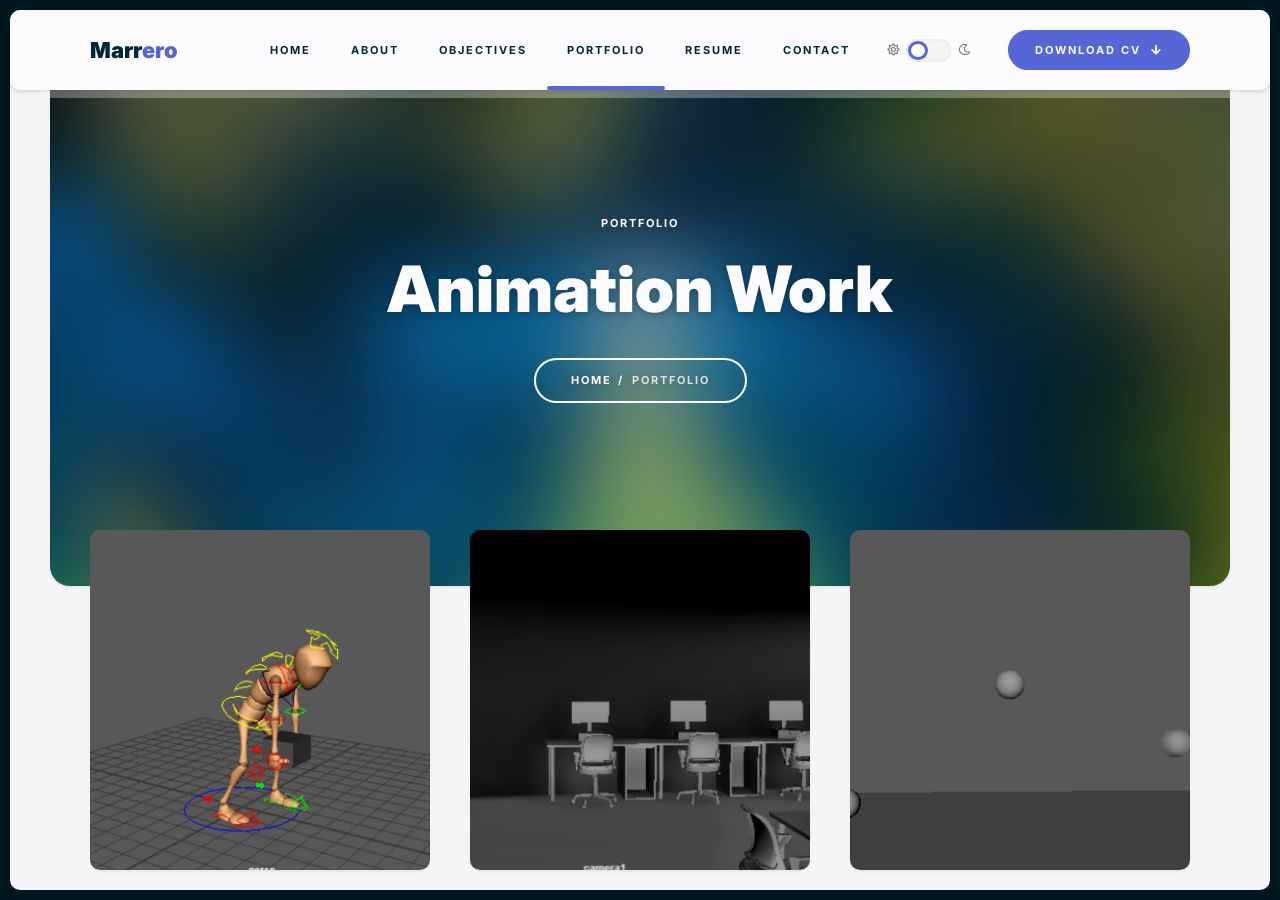
==== commit 98a22fb4: "Update animation.html" ====
--- a/animation.html
+++ b/animation.html
@@ -87,12 +87,17 @@
                       <li>
                         <a href="index.html#about-triger">About</a>
                       </li>
+                      </li>
+                      <li id="objectives-link">
+                        <a href="objectives.html">Objectives</a>
+                      </li>
                       <li class="current-menu-item menu-item-has-children">
                         <a href="index.html#portfolio-triger">Portfolio</a>
                         <ul>
                             <li><a href="recent.html">Recent Work</a></li>
                             <li><a href="modeling.html">Modeling</a></li>
                             <li><a href="animation.html">Animation</a></li>
+                            <li><a href="sip.html">SIP</a></li>
                             <li><a href="miscellaneous.html">Personal Projects</a></li>
                         </ul>
                       </li>
@@ -171,7 +176,7 @@
                             <div class="col-lg-4">
 
                                 <!-- portfolio item -->
-                                <a data-fancybox="portfolio-gallery-012" href="img/portfolio/Animation Practice/Weight.mp4" data-caption="Weight Animation" class="trm-portfolio-item trm-scroll-animation" data-scroll data-scroll-offset="40"
+                                <a data-fancybox="portfolio-gallery-012" href="https://youtu.be/iZg4HirLU4U" data-caption="Weight Animation" class="trm-portfolio-item trm-scroll-animation" data-scroll data-scroll-offset="40"
                                    data-fancybox="portfolio-gallery-012"
                                    data-options='{"thumbs": false, "loop": false}'>
                                     <div class="trm-cover-frame">
@@ -215,7 +220,7 @@
 
                                 <!-- Hidden gallery images for this portfolio item -->
                                 <div>
-                                    <a data-fancybox="portfolio-gallery-013" href="img/portfolio/Animation Practice/POVreference.jpg" data-caption="Camera Movement Reference"></a>
+                                    <a data-fancybox="portfolio-gallery-013" href="https://youtu.be/fHEbBSlXLX8" data-caption="Camera Movement Reference"></a>
                                 </div>
                                 <!-- portfolio item end -->
 
@@ -223,7 +228,7 @@
                             <div class="col-lg-4">
 
                                 <!-- portfolio item -->
-                                <a data-fancybox="portfolio-gallery-014" href="img/portfolio/Animation Practice/Timing.mp4" data-caption="Timing Difference" class="trm-portfolio-item trm-scroll-animation" data-scroll data-scroll-offset="40"
+                                <a data-fancybox="portfolio-gallery-014" href="https://youtu.be/cPkTADcu8do" data-caption="Timing Difference" class="trm-portfolio-item trm-scroll-animation" data-scroll data-scroll-offset="40"
                                    data-fancybox="portfolio-gallery-014"
                                    data-options='{"thumbs": false, "loop": false}'>
                                     <div class="trm-cover-frame">
@@ -335,7 +340,7 @@
                             <div class="col-lg-4">
 
                                 <!-- portfolio item -->
-                                <a data-fancybox="portfolio-gallery-018" href="img/portfolio/Animation Practice/Rumble.mp4" data-caption="Rumble Animation" class="trm-portfolio-item trm-scroll-animation" data-scroll data-scroll-offset="40"
+                                <a data-fancybox="portfolio-gallery-018" href="https://youtu.be/5EW36NFR5aY" data-caption="Rumble Animation" class="trm-portfolio-item trm-scroll-animation" data-scroll data-scroll-offset="40"
                                    data-fancybox="portfolio-gallery-018"
                                    data-options='{"thumbs": false, "loop": false}'>
                                     <div class="trm-cover-frame">
@@ -363,7 +368,7 @@
                             <div class="col-lg-4">
 
                                 <!-- portfolio item -->
-                                <a data-fancybox="portfolio-gallery-019" href="img/portfolio/Animation Practice/Swing.mp4" data-caption="Sword Swing Animation" class="trm-portfolio-item trm-scroll-animation" data-scroll data-scroll-offset="40"
+                                <a data-fancybox="portfolio-gallery-019" href="https://youtu.be/ySkVbWfwNB8" data-caption="Sword Swing Animation" class="trm-portfolio-item trm-scroll-animation" data-scroll data-scroll-offset="40"
                                    data-fancybox="portfolio-gallery-019"
                                    data-options='{"thumbs": false, "loop": false}'>
                                     <div class="trm-cover-frame">
@@ -391,7 +396,7 @@
                             <div class="col-lg-6">
 
                                 <!-- portfolio item -->
-                                <a data-fancybox="portfolio-gallery-020" href="img/portfolio/Animation Practice/animatic.mp4" data-caption="Animatic Animation" class="trm-portfolio-item trm-scroll-animation" data-scroll data-scroll-offset="40"
+                                <a data-fancybox="portfolio-gallery-020" href="https://youtu.be/iRdSV8z84p4" data-caption="Animatic Animation" class="trm-portfolio-item trm-scroll-animation" data-scroll data-scroll-offset="40"
                                    data-fancybox="portfolio-gallery-020"
                                    data-options='{"thumbs": false, "loop": false}'>
                                     <div class="trm-cover-frame">
@@ -419,7 +424,7 @@
                             <div class="col-lg-6">
 
                                 <!-- portfolio item -->
-                                <a data-fancybox="portfolio-gallery-021" href="img/portfolio/Animation Practice/Squash.mp4" data-caption="Squish and Squash Animation" class="trm-portfolio-item trm-scroll-animation" data-scroll data-scroll-offset="40"
+                                <a data-fancybox="portfolio-gallery-021" href="https://youtu.be/G7w0gtyiv98" data-caption="Squish and Squash Animation" class="trm-portfolio-item trm-scroll-animation" data-scroll data-scroll-offset="40"
                                    data-fancybox="portfolio-gallery-021"
                                    data-options='{"thumbs": false, "loop": false}'>
                                     <div class="trm-cover-frame">
